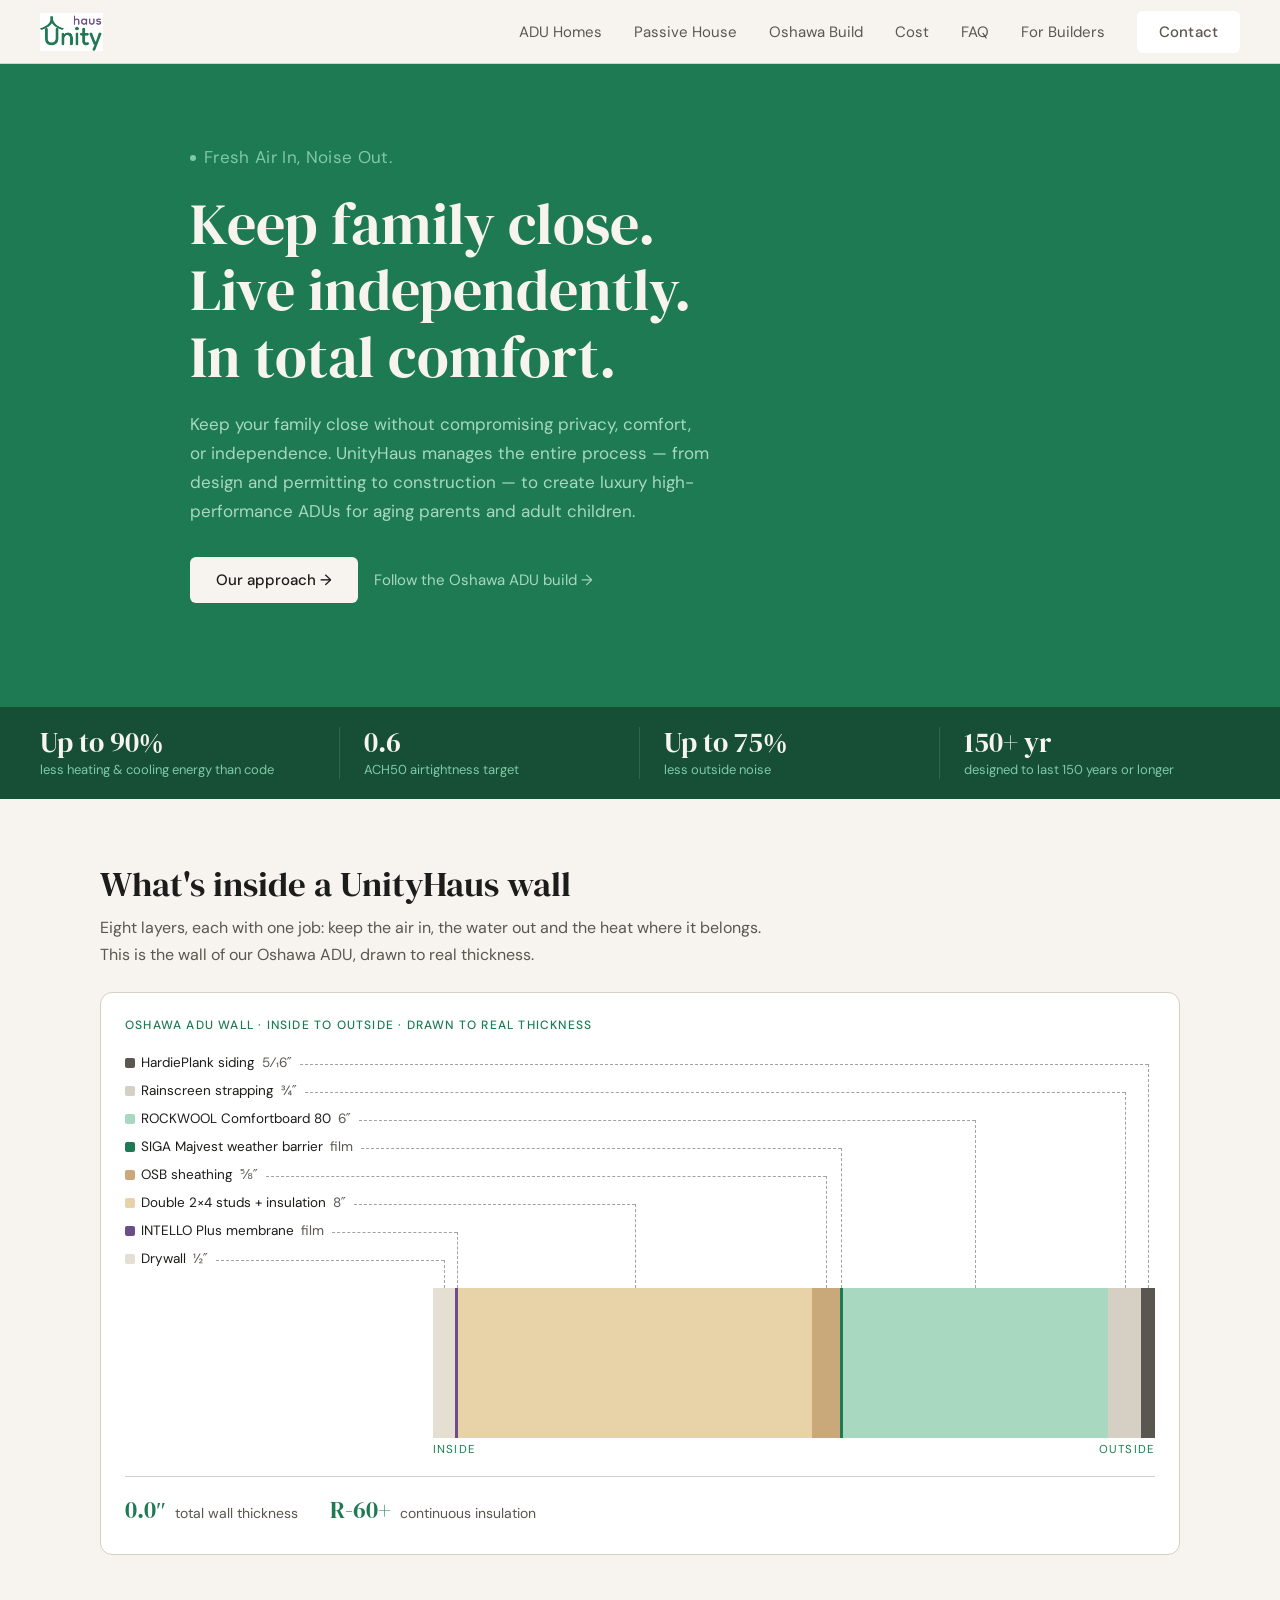
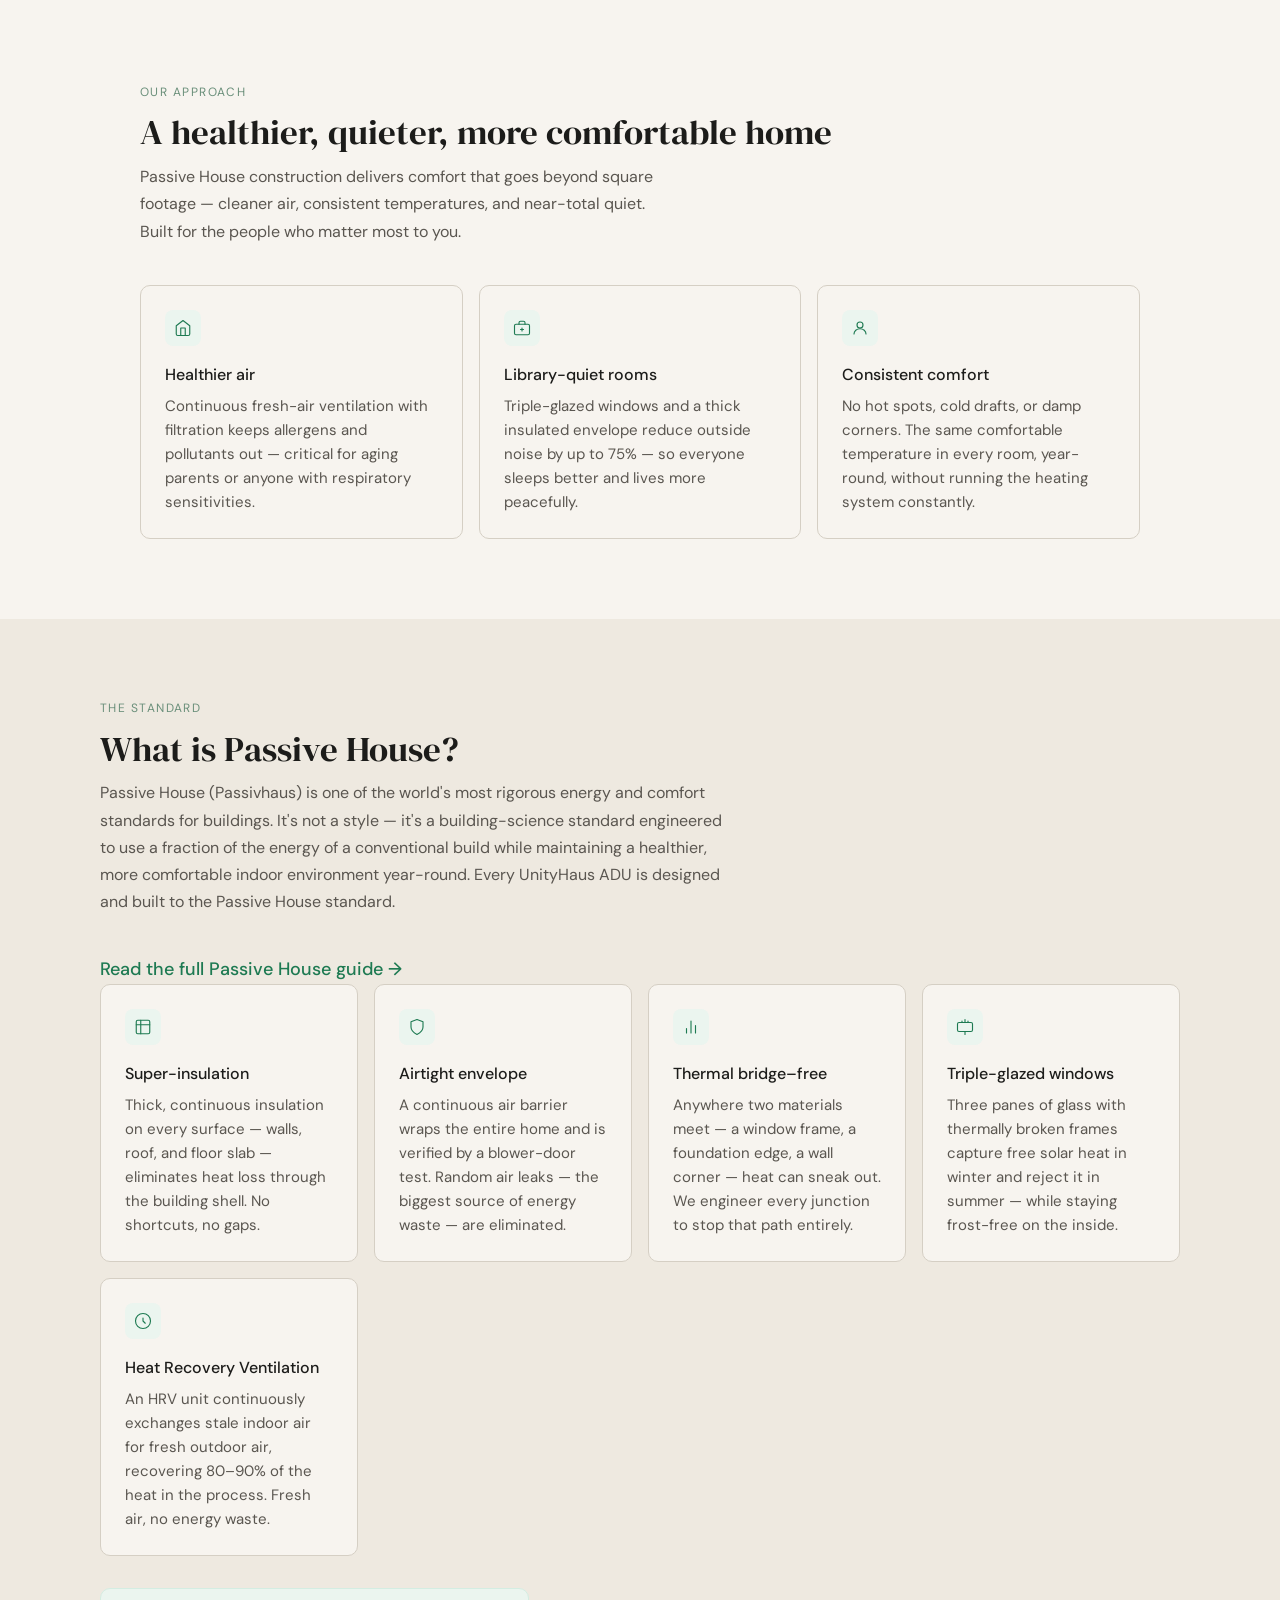
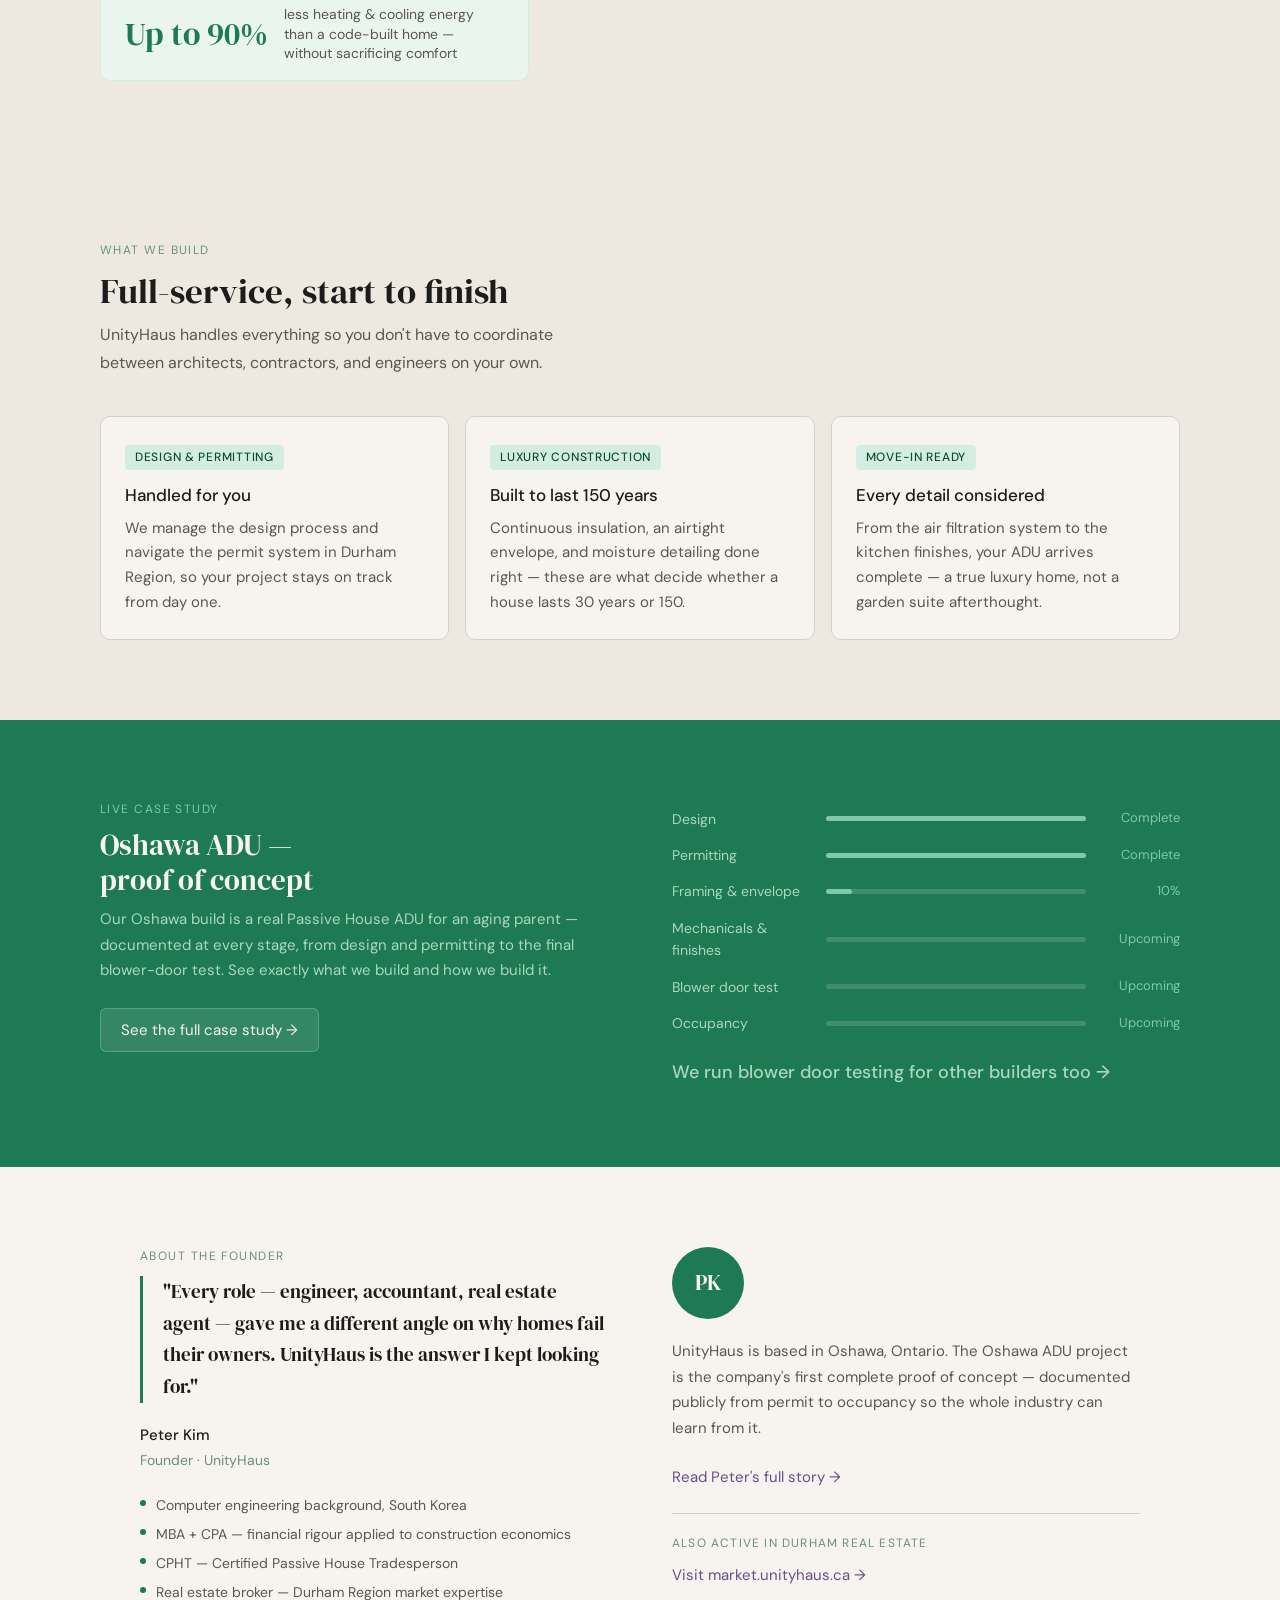
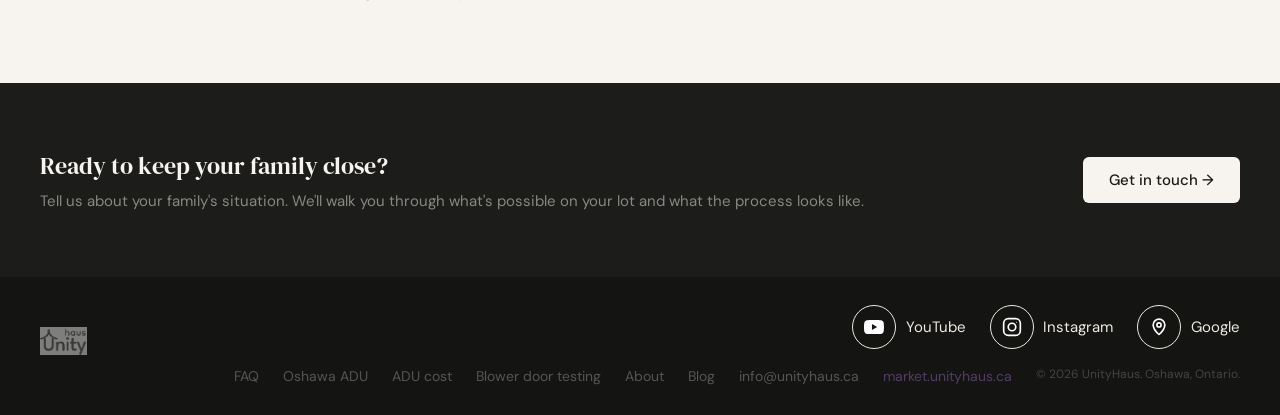
==== index.html @ 8d9ff289 "feat: add animated graphics to every page and update envelope life to 150 years Shared motion.js/mot" ====
<!DOCTYPE html>
<html lang="en">
<head>
<meta charset="UTF-8">
<meta name="viewport" content="width=device-width, initial-scale=1.0">
<title>Passive House ADU Builder — GTA, Ontario</title>
<meta name="description" content="UnityHaus designs and builds luxury Passive House ADUs in Oshawa, Durham Region and the GTA — healthier, quieter, ultra-efficient homes for aging parents and multigenerational living.">
<link rel="canonical" href="https://unityhaus.ca/">
<meta property="og:type" content="website">
<meta property="og:url" content="https://unityhaus.ca/">
<meta property="og:title" content="Passive House ADU Builder — GTA, Ontario">
<meta property="og:description" content="Luxury Passive House ADUs in Oshawa, Durham Region and the GTA — healthier, quieter, ultra-efficient homes for multigenerational living.">
<meta property="og:image" content="https://unityhaus.ca/Unityhaus%20logo%20with%20a%20line.png">
<meta name="twitter:card" content="summary_large_image">
<meta name="twitter:title" content="Passive House ADU Builder — GTA, Ontario">
<meta name="twitter:description" content="Luxury Passive House ADUs in Oshawa, Durham Region and the GTA — healthier, quieter, ultra-efficient homes for multigenerational living.">
<meta name="twitter:image" content="https://unityhaus.ca/Unityhaus%20logo%20with%20a%20line.png">
<link rel="icon" href="/favicon.ico" sizes="any">
<link rel="icon" href="/favicon-32.png" type="image/png">
<link rel="apple-touch-icon" href="/apple-touch-icon.png">
<link rel="preconnect" href="https://fonts.googleapis.com">
<link rel="preconnect" href="https://fonts.gstatic.com" crossorigin>
<link href="https://fonts.googleapis.com/css2?family=DM+Serif+Display&family=DM+Sans:ital,opsz,wght@0,9..40,300;0,9..40,400;0,9..40,500;1,9..40,300&display=swap" rel="stylesheet">
<style>
  *, *::before, *::after { box-sizing: border-box; margin: 0; padding: 0; }

  :root {
    --green:       #1E7A52;
    --green-dark:  #174F36;
    --green-light: #D4EDE2;
    --green-pale:  #EBF5EF;
    --plum:        #6A4E8A;
    --plum-light:  #EDE0F8;
    --cream:       #F7F4EF;
    --cream-mid:   #EEE9E0;
    --cream-border:#D5CFC4;
    --stone:       #5A5650;
    --black:       #1C1C1A;
    --black-2:     #141412;
    --font-serif:  'DM Serif Display', Georgia, serif;
    --font-sans:   'DM Sans', system-ui, sans-serif;
  }

  html { scroll-behavior: smooth; }

  body {
    font-family: var(--font-sans);
    background: var(--cream);
    color: var(--black);
    font-size: 18px;
    line-height: 1.6;
    -webkit-font-smoothing: antialiased;
  }

  /* ── NAV ── */
  nav {
    position: sticky;
    top: 0;
    z-index: 100;
    background: var(--cream);
    border-bottom: 1px solid var(--cream-border);
    padding: 0 2.5rem;
    height: 64px;
    display: flex;
    align-items: center;
    justify-content: space-between;
  }
  .nav-logo img { height: 38px; width: auto; display: block; }
  .nav-links { display: flex; gap: 2rem; align-items: center; }
  .nav-links a {
    font-size: 15px;
    color: var(--stone);
    text-decoration: none;
    transition: color 0.2s;
  }
  .nav-links a:hover { color: var(--green); }
  .nav-cta {
    background: #ffffff;
    color: var(--green);
    font-family: var(--font-sans);
    font-size: 16px;
    font-weight: 500;
    padding: 9px 22px;
    border-radius: 6px;
    border: none;
    cursor: pointer;
    text-decoration: none;
    transition: background 0.2s;
    letter-spacing: 0.01em;
  }
  .nav-cta:hover { background: var(--green-dark); }

  /* ── HERO ── */
  .hero {
    background: var(--green);
    padding: 5rem 2.5rem 4rem;
  }
  .hero-inner { max-width: 900px; margin: 0 auto; }
  .hero-eyebrow {
    display: flex;
    align-items: center;
    gap: 8px;
    font-size: 17px;
    letter-spacing: 0.02em;
    text-transform: none;
    color: #7EC9A8;
    margin-bottom: 1.25rem;
  }
  .hero-eyebrow span {
    width: 6px; height: 6px;
    background: #7EC9A8;
    border-radius: 50%;
    display: inline-block;
  }
  .hero h1 {
    font-family: var(--font-serif);
    font-size: clamp(2.4rem, 5vw, 3.6rem);
    color: var(--cream);
    line-height: 1.15;
    margin-bottom: 1.25rem;
    font-weight: 400;
  }
  .hero-sub {
    font-size: 17px;
    color: #A8D9C0;
    line-height: 1.7;
    max-width: 520px;
    margin-bottom: 2rem;
  }
  .hero-actions {
    display: flex;
    gap: 1rem;
    align-items: center;
    flex-wrap: wrap;
    margin-bottom: 2.5rem;
  }
  .btn-primary {
    background: var(--cream);
    color: var(--black);
    font-family: var(--font-sans);
    font-size: 15px;
    font-weight: 500;
    padding: 11px 26px;
    border-radius: 6px;
    border: none;
    cursor: pointer;
    text-decoration: none;
    transition: opacity 0.2s;
  }
  .btn-primary:hover { opacity: 0.88; }
  .btn-ghost {
    background: transparent;
    color: #A8D9C0;
    font-family: var(--font-sans);
    font-size: 15px;
    padding: 10px 0;
    border: none;
    cursor: pointer;
    text-decoration: none;
    display: flex;
    align-items: center;
    gap: 6px;
  }
  .btn-ghost:hover { color: var(--cream); }

  /* wall assembly strip */
  .wall-strip {
    display: flex;
    height: 48px;
    border-radius: 6px;
    overflow: hidden;
    margin-bottom: 6px;
  }
  .wall-strip div {
    display: flex;
    align-items: center;
    justify-content: center;
    font-size: 8px;
    font-family: var(--font-sans);
    writing-mode: vertical-rl;
    letter-spacing: 0.05em;
  }
  .wall-caption {
    font-size: 12px;
    color: #5A9E7A;
    letter-spacing: 0.06em;
  }

  /* ── STATS BAR ── */
  .stats-bar {
    background: var(--green-dark);
    padding: 1.25rem 2.5rem;
    display: grid;
    grid-template-columns: repeat(4, 1fr);
  }
  .stat-item {
    padding: 0 1.5rem;
    border-right: 1px solid rgba(126,201,168,0.2);
  }
  .stat-item:first-child { padding-left: 0; }
  .stat-item:last-child { border-right: none; }
  .stat-n {
    font-family: var(--font-serif);
    font-size: 1.75rem;
    color: var(--cream);
    line-height: 1.1;
  }
  .stat-l {
    font-size: 13px;
    color: #7EC9A8;
    margin-top: 3px;
    line-height: 1.4;
  }

  /* ── SECTIONS ── */
  .section {
    padding: 5rem 2.5rem;
    max-width: 1080px;
    margin: 0 auto;
  }
  .section-alt {
    background: var(--cream-mid);
    padding: 5rem 2.5rem;
  }
  .section-alt .section-inner {
    max-width: 1080px;
    margin: 0 auto;
  }
  .eyebrow {
    font-size: 12px;
    letter-spacing: 0.12em;
    text-transform: uppercase;
    color: #6A8F7A;
    margin-bottom: 0.6rem;
  }
  .section-h {
    font-family: var(--font-serif);
    font-size: clamp(1.6rem, 3vw, 2.2rem);
    color: var(--black);
    line-height: 1.2;
    margin-bottom: 0.6rem;
    font-weight: 400;
  }
  .section-sub {
    font-size: 16px;
    color: var(--stone);
    line-height: 1.7;
    max-width: 520px;
    margin-bottom: 2.5rem;
  }

  /* ── APPROACH CARDS ── */
  .card-grid {
    display: grid;
    grid-template-columns: repeat(auto-fit, minmax(240px, 1fr));
    gap: 1rem;
  }
  .card {
    background: var(--cream);
    border: 1px solid var(--cream-border);
    border-radius: 10px;
    padding: 1.5rem;
  }
  .card-icon {
    width: 36px;
    height: 36px;
    background: var(--green-pale);
    border-radius: 8px;
    display: flex;
    align-items: center;
    justify-content: center;
    margin-bottom: 1rem;
  }
  .card-icon svg { width: 18px; height: 18px; stroke: var(--green); fill: none; stroke-width: 1.5; stroke-linecap: round; stroke-linejoin: round; }
  .card h3 {
    font-size: 16px;
    font-weight: 500;
    color: var(--black);
    margin-bottom: 0.4rem;
  }
  .card p {
    font-size: 15px;
    color: var(--stone);
    line-height: 1.6;
  }

  /* ── PASSIVE HOUSE ── */
  .ph-intro {
    font-size: 16px;
    color: var(--stone);
    line-height: 1.7;
    max-width: 640px;
    margin-bottom: 2.5rem;
  }
  .ph-stat {
    display: inline-flex;
    align-items: center;
    gap: 1rem;
    background: var(--green-pale);
    border: 1px solid var(--green-light);
    border-radius: 10px;
    padding: 1rem 1.5rem;
    margin-top: 2rem;
  }
  .ph-stat-number {
    font-family: var(--font-serif);
    font-size: 2rem;
    color: var(--green);
    line-height: 1;
  }
  .ph-stat-label {
    font-size: 14px;
    color: var(--stone);
    line-height: 1.4;
    max-width: 220px;
  }

  /* ── BUILD CARDS ── */
  .build-grid {
    display: grid;
    grid-template-columns: repeat(auto-fit, minmax(260px, 1fr));
    gap: 1rem;
  }
  .build-card {
    background: var(--cream);
    border: 1px solid var(--cream-border);
    border-radius: 10px;
    padding: 1.5rem;
  }
  .build-tag {
    display: inline-block;
    font-size: 12px;
    font-weight: 500;
    letter-spacing: 0.06em;
    text-transform: uppercase;
    background: var(--green-light);
    color: #0F4D30;
    padding: 3px 10px;
    border-radius: 4px;
    margin-bottom: 0.75rem;
  }
  .build-card h3 {
    font-size: 17px;
    font-weight: 500;
    color: var(--black);
    margin-bottom: 0.4rem;
  }
  .build-card p {
    font-size: 15px;
    color: var(--stone);
    line-height: 1.65;
  }

  /* ── ADU PROGRESS ── */
  .adu-section {
    background: var(--green);
    padding: 5rem 2.5rem;
  }
  .adu-inner {
    max-width: 1080px;
    margin: 0 auto;
    display: grid;
    grid-template-columns: 1fr 1fr;
    gap: 4rem;
    align-items: start;
  }
  .adu-eyebrow {
    font-size: 12px;
    letter-spacing: 0.12em;
    text-transform: uppercase;
    color: #7EC9A8;
    margin-bottom: 0.6rem;
  }
  .adu-h {
    font-family: var(--font-serif);
    font-size: 1.8rem;
    color: var(--cream);
    margin-bottom: 0.6rem;
    font-weight: 400;
    line-height: 1.2;
  }
  .adu-sub {
    font-size: 15px;
    color: #A8D9C0;
    line-height: 1.7;
    margin-bottom: 1.5rem;
  }
  .btn-outline-light {
    display: inline-block;
    background: rgba(255,255,255,0.1);
    color: var(--cream);
    font-family: var(--font-sans);
    font-size: 15px;
    padding: 9px 20px;
    border-radius: 6px;
    border: 1px solid rgba(255,255,255,0.2);
    cursor: pointer;
    text-decoration: none;
    transition: background 0.2s;
  }
  .btn-outline-light:hover { background: rgba(255,255,255,0.18); }
  .progress-list { display: flex; flex-direction: column; gap: 14px; padding-top: 0.5rem; }
  .prog-row {
    display: grid;
    grid-template-columns: 140px 1fr 80px;
    align-items: center;
    gap: 14px;
  }
  .prog-label { font-size: 14px; color: #A8D9C0; }
  .prog-track {
    background: rgba(255,255,255,0.15);
    height: 5px;
    border-radius: 3px;
  }
  .prog-fill {
    height: 5px;
    border-radius: 3px;
    background: #7EC9A8;
    transition: width 0.6s ease;
  }
  .prog-pct { font-size: 13px; color: #7EC9A8; text-align: right; }

  /* ── FOUNDER ── */
  .founder-section {
    padding: 5rem 2.5rem;
    max-width: 1080px;
    margin: 0 auto;
    display: grid;
    grid-template-columns: 1fr 1fr;
    gap: 4rem;
    align-items: start;
  }
  .founder-quote {
    font-family: var(--font-serif);
    font-size: 1.2rem;
    color: var(--black);
    line-height: 1.65;
    border-left: 3px solid var(--green);
    padding-left: 1.25rem;
    margin-bottom: 1.25rem;
    font-weight: 400;
  }
  .founder-name { font-size: 15px; font-weight: 500; color: var(--black); }
  .founder-role { font-size: 14px; color: #6A8F7A; margin-top: 2px; margin-bottom: 1.5rem; }
  .cred-list { display: flex; flex-direction: column; gap: 8px; }
  .cred-item {
    display: flex;
    align-items: flex-start;
    gap: 10px;
    font-size: 14px;
    color: var(--stone);
    line-height: 1.5;
  }
  .cred-dot {
    width: 6px; height: 6px;
    background: var(--green);
    border-radius: 50%;
    flex-shrink: 0;
    margin-top: 5px;
  }
  .founder-right { display: flex; flex-direction: column; }
  .founder-avatar {
    width: 72px; height: 72px;
    background: var(--green);
    border-radius: 50%;
    display: flex;
    align-items: center;
    justify-content: center;
    font-family: var(--font-serif);
    font-size: 1.4rem;
    color: var(--cream);
    margin-bottom: 1.25rem;
    flex-shrink: 0;
  }
  .founder-bio {
    font-size: 15px;
    color: var(--stone);
    line-height: 1.7;
    margin-bottom: 1.5rem;
  }
  .re-link-block {
    padding-top: 1.25rem;
    border-top: 1px solid var(--cream-border);
  }
  .re-label {
    font-size: 12px;
    letter-spacing: 0.1em;
    text-transform: uppercase;
    color: #6A8F7A;
    margin-bottom: 0.4rem;
  }
  .re-link {
    font-size: 15px;
    color: var(--plum);
    text-decoration: none;
  }
  .re-link:hover { text-decoration: underline; }

  /* ── CTA ── */
  .cta-section {
    background: var(--black);
    padding: 4rem 2.5rem;
    display: flex;
    justify-content: space-between;
    align-items: center;
    gap: 2rem;
    flex-wrap: wrap;
  }
  .cta-h {
    font-family: var(--font-serif);
    font-size: 1.5rem;
    color: var(--cream);
    margin-bottom: 0.3rem;
    font-weight: 400;
  }
  .cta-sub { font-size: 15px; color: #888780; line-height: 1.5; }

  /* ── FOOTER ── */
  footer {
    background: var(--black-2);
    padding: 1.75rem 2.5rem;
    display: flex;
    justify-content: space-between;
    align-items: center;
    flex-wrap: wrap;
    gap: 1rem;
  }
  .footer-logo img {
    height: 28px;
    width: auto;
    opacity: 0.45;
    filter: grayscale(1);
  }
  .footer-links { display: flex; gap: 1.5rem; flex-wrap: wrap; }
  .footer-links a {
    font-size: 14px;
    color: #555;
    text-decoration: none;
    transition: color 0.2s;
  }
  .footer-links a:hover { color: #888; }
  .footer-links a.plum { color: var(--plum); opacity: 0.7; }
  .footer-links a.plum:hover { opacity: 1; }
  .footer-right { display: flex; flex-direction: column; gap: 1rem; align-items: flex-end; }
  .footer-social { display: flex; gap: 1.5rem; flex-wrap: wrap; }
  .footer-social a {
    display: inline-flex;
    align-items: center;
    gap: 0.6rem;
    font-size: 15px;
    color: var(--cream-mid);
    text-decoration: none;
  }
  .social-icon {
    width: 44px;
    height: 44px;
    border-radius: 50%;
    border: 1.5px solid var(--cream-mid);
    display: grid;
    place-items: center;
    color: #fff;
    transition: background 0.2s, border-color 0.2s;
  }
  .footer-social a:hover .social-icon { background: var(--green); border-color: var(--green); }
  .footer-social a:focus-visible { outline: none; }
  .footer-social a:focus-visible .social-icon { outline: 2px solid var(--green-light); outline-offset: 2px; }

  /* ── RESPONSIVE ── */
  @media (max-width: 768px) {
    nav { padding: 0 1.25rem; }
    .nav-links { display: none; }
    .nav-links.open { display: flex; flex-direction: column; position: absolute; top: 64px; left: 0; right: 0; background: var(--cream); border-bottom: 1px solid var(--cream-border); padding: 1rem 1.25rem 1.5rem; gap: 0; z-index: 99; }
    .nav-links.open a { padding: 0.75rem 0; border-bottom: 1px solid var(--cream-border); font-size: 16px; color: var(--stone); }
    .nav-links.open a:last-child { border-bottom: none; }
    .nav-links.open a.nav-cta { margin-top: 0.5rem; text-align: center; border: none; }
    .hamburger { display: flex; flex-direction: column; gap: 5px; cursor: pointer; padding: 8px; background: none; border: none; }
    .hamburger span { display: block; width: 22px; height: 2px; background: var(--stone); border-radius: 2px; transition: all 0.2s; }
    .hamburger.open span:nth-child(1) { transform: translateY(7px) rotate(45deg); }
    .hamburger.open span:nth-child(2) { opacity: 0; }
    .hamburger.open span:nth-child(3) { transform: translateY(-7px) rotate(-45deg); }
    .hero { padding: 3.5rem 1.25rem 3rem; }
    .stats-bar { grid-template-columns: repeat(2, 1fr); padding: 1.25rem; gap: 1rem; }
    .stat-item { border-right: none; padding: 0; border-bottom: 1px solid rgba(126,201,168,0.15); padding-bottom: 0.75rem; }
    .stat-item:last-child, .stat-item:nth-child(even) { border-bottom: none; }
    .section { padding: 3rem 1.25rem; }
    .section-alt { padding: 3rem 1.25rem; }
    .adu-inner { grid-template-columns: 1fr; gap: 2.5rem; }
    .founder-section { grid-template-columns: 1fr; gap: 2.5rem; padding: 3rem 1.25rem; }
    .cta-section { padding: 3rem 1.25rem; flex-direction: column; align-items: flex-start; }
    footer { padding: 1.25rem; flex-direction: column; align-items: flex-start; }
    .footer-right { align-items: flex-start; }
    .prog-row { grid-template-columns: 110px 1fr 60px; }
  }
  /* ── MENU: switch to the menu button below 980px so links never wrap ── */
  .nav-links a { white-space: nowrap; }
  @media (max-width: 980px) {
    nav { padding: 0 1.25rem; }
    .nav-links { display: none; }
    .nav-links.open { display: flex; flex-direction: column; position: absolute; top: 64px; left: 0; right: 0; background: var(--cream); border-bottom: 1px solid var(--cream-border); padding: 1rem 1.25rem 1.5rem; gap: 0; z-index: 99; }
    .nav-links.open a { padding: 0.75rem 0; border-bottom: 1px solid var(--cream-border); font-size: 16px; color: var(--stone); }
    .nav-links.open a:last-child { border-bottom: none; }
    .nav-links.open a.nav-cta { margin-top: 0.5rem; text-align: center; border: none; }
    .hamburger.open span:nth-child(1) { transform: translateY(7px) rotate(45deg); }
    .hamburger.open span:nth-child(2) { opacity: 0; }
    .hamburger.open span:nth-child(3) { transform: translateY(-7px) rotate(-45deg); }
  }
</style>
<script type="application/ld+json">
{
  "@context": "https://schema.org",
  "@type": "GeneralContractor",
  "name": "UnityHaus",
  "url": "https://unityhaus.ca/",
  "logo": "https://unityhaus.ca/Unityhaus%20logo%20with%20a%20line.png",
  "image": "https://unityhaus.ca/Unityhaus%20logo%20with%20a%20line.png",
  "description": "UnityHaus designs and builds luxury Passive House accessory dwelling units (ADUs) in Oshawa, Durham Region and the Greater Toronto Area.",
  "email": "info@unityhaus.ca",
  "address": {
    "@type": "PostalAddress",
    "addressLocality": "Oshawa",
    "addressRegion": "ON",
    "addressCountry": "CA"
  },
  "areaServed": [
    { "@type": "City", "name": "Oshawa" },
    { "@type": "AdministrativeArea", "name": "Durham Region" },
    { "@type": "AdministrativeArea", "name": "Greater Toronto Area" }
  ],
  "knowsAbout": ["Passive House", "Accessory Dwelling Units", "Panelized construction", "High-performance homes"],
  "hasMap": "https://maps.app.goo.gl/SxAbY66DqTML8uER9",
  "sameAs": [
    "https://maps.app.goo.gl/SxAbY66DqTML8uER9",
    "https://www.youtube.com/@Unityhaus-Canada/videos",
    "https://www.instagram.com/unityhaus.ca/",
    "https://market.unityhaus.ca/"
  ]
}
</script>
<link rel="stylesheet" href="/motion.css">
</head>
<body>

<!-- NAV -->
<nav>
  <div class="nav-logo">
    <a href="#"><img src="[data-uri]" alt="UnityHaus"></a>
  </div>
  <div class="nav-links">
    <a href="#build">ADU Homes</a>
    <a href="/passive-house.html">Passive House</a>
    <a href="/oshawa-adu.html">Oshawa Build</a>
    <a href="/passive-house-adu-cost.html">Cost</a>
    <a href="/faq.html">FAQ</a>
    <a href="/blower-door-test.html">For Builders</a>
    <a href="mailto:info@unityhaus.ca" class="nav-cta">Contact</a>
  </div>
  <button class="hamburger" id="hamburger" aria-label="Toggle menu" style="display:none">
    <span></span><span></span><span></span>
  </button>
</nav>

<!-- HERO -->
<section class="hero">
  <div class="hero-inner">
    <div class="hero-eyebrow">
      <span></span>
      Fresh Air In, Noise Out.
    </div>
    <h1>Keep family close.<br>Live independently.<br>In total comfort.</h1>
    <p class="hero-sub">Keep your family close without compromising privacy, comfort, or independence. UnityHaus manages the entire process — from design and permitting to construction — to create luxury high-performance ADUs for aging parents and adult children.</p>
    <div class="hero-actions">
      <a href="#approach" class="btn-primary">Our approach &rarr;</a>
      <a href="#adu" class="btn-ghost">Follow the Oshawa ADU build &rarr;</a>
    </div>
  </div>
</section>

<!-- STATS -->
<div class="stats-bar" data-mx="stats">
  <div class="stat-item">
    <div class="stat-n">Up to <span data-count="90">90</span>%</div>
    <div class="stat-l">less heating &amp; cooling energy than code</div>
  </div>
  <div class="stat-item">
    <div class="stat-n"><span data-count="0.6" data-dec="1" data-from="5">0.6</span></div>
    <div class="stat-l">ACH50 airtightness target</div>
  </div>
  <div class="stat-item">
    <div class="stat-n">Up to <span data-count="75">75</span>%</div>
    <div class="stat-l">less outside noise</div>
  </div>
  <div class="stat-item">
    <div class="stat-n"><span data-count="150">150</span>+ yr</div>
    <div class="stat-l">designed to last 150 years or longer</div>
  </div>
</div>

<!-- WALL SECTION (animated) -->
<section class="mx-section" id="wall">
  <div class="mx-section-inner">
    <h2>What's inside a UnityHaus wall</h2>
    <p class="mx-lead">Eight layers, each with one job: keep the air in, the water out and the heat where it belongs. This is the wall of our Oshawa ADU, drawn to real thickness.</p>
    <div class="mx-stage" data-mx="wall">
      <p class="mx-cap">Oshawa ADU wall · inside to outside · drawn to real thickness</p>
      <div class="mx-wall" role="img" aria-label="Wall layers from inside to outside: drywall 1/2 inch, INTELLO Plus membrane, double 2x4 studs with insulation 8 inches, OSB sheathing 5/8 inch, SIGA Majvest weather barrier, ROCKWOOL Comfortboard 80 6 inches, rainscreen strapping 3/4 inch, HardiePlank siding 5/16 inch."></div>
      <div class="mx-wall-total"><div><span class="mx-big"><span data-count="16.2" data-dec="1" data-delay="2400">16.2</span>″</span> total wall thickness</div><div><span class="mx-big">R-60+</span> continuous insulation</div></div>
    </div>
  </div>
</section>

<!-- APPROACH -->
<section id="approach">
  <div class="section">
    <div class="eyebrow">Our approach</div>
    <h2 class="section-h">A healthier, quieter, more comfortable home</h2>
    <p class="section-sub">Passive House construction delivers comfort that goes beyond square footage — cleaner air, consistent temperatures, and near-total quiet. Built for the people who matter most to you.</p>
    <div class="card-grid">
      <div class="card">
        <div class="card-icon">
          <svg viewBox="0 0 24 24"><path d="M3 9l9-7 9 7v11a2 2 0 01-2 2H5a2 2 0 01-2-2z"/><polyline points="9 22 9 12 15 12 15 22"/></svg>
        </div>
        <h3>Healthier air</h3>
        <p>Continuous fresh-air ventilation with filtration keeps allergens and pollutants out — critical for aging parents or anyone with respiratory sensitivities.</p>
      </div>
      <div class="card">
        <div class="card-icon">
          <svg viewBox="0 0 24 24"><rect x="2" y="7" width="20" height="14" rx="2"/><path d="M16 7V5a2 2 0 00-2-2h-4a2 2 0 00-2 2v2"/><line x1="12" y1="12" x2="12" y2="16"/><line x1="10" y1="14" x2="14" y2="14"/></svg>
        </div>
        <h3>Library-quiet rooms</h3>
        <p>Triple-glazed windows and a thick insulated envelope reduce outside noise by up to 75% — so everyone sleeps better and lives more peacefully.</p>
      </div>
      <div class="card">
        <div class="card-icon">
          <svg viewBox="0 0 24 24"><circle cx="12" cy="8" r="4"/><path d="M4 20c0-4 3.6-7 8-7s8 3 8 7"/></svg>
        </div>
        <h3>Consistent comfort</h3>
        <p>No hot spots, cold drafts, or damp corners. The same comfortable temperature in every room, year-round, without running the heating system constantly.</p>
      </div>
    </div>
  </div>
</section>

<!-- WHAT IS PASSIVE HOUSE -->
<div id="passive-house" class="section-alt">
  <div class="section-inner">
    <div class="eyebrow">The standard</div>
    <h2 class="section-h">What is Passive House?</h2>
    <p class="ph-intro">Passive House (Passivhaus) is one of the world's most rigorous energy and comfort standards for buildings. It's not a style — it's a building-science standard engineered to use a fraction of the energy of a conventional build while maintaining a healthier, more comfortable indoor environment year-round. Every UnityHaus ADU is designed and built to the Passive House standard.</p>
    <p><a href="/passive-house.html" style="color:var(--green); font-weight:500; text-decoration:none;">Read the full Passive House guide &rarr;</a></p>
    <div class="card-grid">
      <div class="card">
        <div class="card-icon">
          <svg viewBox="0 0 24 24"><rect x="3" y="3" width="18" height="18" rx="2"/><path d="M3 9h18M9 3v18"/></svg>
        </div>
        <h3>Super-insulation</h3>
        <p>Thick, continuous insulation on every surface — walls, roof, and floor slab — eliminates heat loss through the building shell. No shortcuts, no gaps.</p>
      </div>
      <div class="card">
        <div class="card-icon">
          <svg viewBox="0 0 24 24"><path d="M12 22s8-4 8-10V5l-8-3-8 3v7c0 6 8 10 8 10z"/></svg>
        </div>
        <h3>Airtight envelope</h3>
        <p>A continuous air barrier wraps the entire home and is verified by a blower-door test. Random air leaks — the biggest source of energy waste — are eliminated.</p>
      </div>
      <div class="card">
        <div class="card-icon">
          <svg viewBox="0 0 24 24"><path d="M18 20V10M12 20V4M6 20v-6"/></svg>
        </div>
        <h3>Thermal bridge–free</h3>
        <p>Anywhere two materials meet — a window frame, a foundation edge, a wall corner — heat can sneak out. We engineer every junction to stop that path entirely.</p>
      </div>
      <div class="card">
        <div class="card-icon">
          <svg viewBox="0 0 24 24"><rect x="2" y="6" width="20" height="12" rx="2"/><path d="M12 6V2M12 22v-4M8 6V4M16 6V4"/></svg>
        </div>
        <h3>Triple-glazed windows</h3>
        <p>Three panes of glass with thermally broken frames capture free solar heat in winter and reject it in summer — while staying frost-free on the inside.</p>
      </div>
      <div class="card">
        <div class="card-icon">
          <svg viewBox="0 0 24 24"><path d="M12 2a10 10 0 1 0 0 20 10 10 0 0 0 0-20z"/><path d="M12 8v4l3 3"/></svg>
        </div>
        <h3>Heat Recovery Ventilation</h3>
        <p>An HRV unit continuously exchanges stale indoor air for fresh outdoor air, recovering 80–90% of the heat in the process. Fresh air, no energy waste.</p>
      </div>
    </div>
    <div class="ph-stat">
      <div class="ph-stat-number">Up to 90%</div>
      <div class="ph-stat-label">less heating &amp; cooling energy than a code-built home — without sacrificing comfort</div>
    </div>
  </div>
</div>

<!-- WHAT WE BUILD -->
<div id="build" class="section-alt">
  <div class="section-inner">
    <div class="eyebrow">What we build</div>
    <h2 class="section-h">Full-service, start to finish</h2>
    <p class="section-sub">UnityHaus handles everything so you don't have to coordinate between architects, contractors, and engineers on your own.</p>
    <div class="build-grid">
      <div class="build-card">
        <span class="build-tag">Design &amp; permitting</span>
        <h3>Handled for you</h3>
        <p>We manage the design process and navigate the permit system in Durham Region, so your project stays on track from day one.</p>
      </div>
      <div class="build-card">
        <span class="build-tag">Luxury construction</span>
        <h3>Built to last 150 years</h3>
        <p>Continuous insulation, an airtight envelope, and moisture detailing done right &mdash; these are what decide whether a house lasts 30 years or 150.</p>
      </div>
      <div class="build-card">
        <span class="build-tag">Move-in ready</span>
        <h3>Every detail considered</h3>
        <p>From the air filtration system to the kitchen finishes, your ADU arrives complete — a true luxury home, not a garden suite afterthought.</p>
      </div>
    </div>
  </div>
</div>

<!-- ADU PROJECT -->
<section id="adu" class="adu-section">
  <div class="adu-inner">
    <div>
      <div class="adu-eyebrow">Live case study</div>
      <h2 class="adu-h">Oshawa ADU —<br>proof of concept</h2>
      <p class="adu-sub">Our Oshawa build is a real Passive House ADU for an aging parent — documented at every stage, from design and permitting to the final blower-door test. See exactly what we build and how we build it.</p>
      <a href="/oshawa-adu.html" class="btn-outline-light">See the full case study &rarr;</a>
    </div>
    <div>
      <div class="progress-list">
        <div class="prog-row">
          <span class="prog-label">Design</span>
          <div class="prog-track"><div class="prog-fill" style="width:100%"></div></div>
          <span class="prog-pct">Complete</span>
        </div>
        <div class="prog-row">
          <span class="prog-label">Permitting</span>
          <div class="prog-track"><div class="prog-fill" style="width:100%"></div></div>
          <span class="prog-pct">Complete</span>
        </div>
        <div class="prog-row">
          <span class="prog-label">Framing &amp; envelope</span>
          <div class="prog-track"><div class="prog-fill" style="width:10%"></div></div>
          <span class="prog-pct">10%</span>
        </div>
        <div class="prog-row">
          <span class="prog-label">Mechanicals &amp; finishes</span>
          <div class="prog-track"><div class="prog-fill" style="width:0%"></div></div>
          <span class="prog-pct">Upcoming</span>
        </div>
        <div class="prog-row">
          <span class="prog-label">Blower door test</span>
          <div class="prog-track"><div class="prog-fill" style="width:0%"></div></div>
          <span class="prog-pct">Upcoming</span>
        </div>
        <div class="prog-row">
          <span class="prog-label">Occupancy</span>
          <div class="prog-track"><div class="prog-fill" style="width:0%"></div></div>
          <span class="prog-pct">Upcoming</span>
        </div>
      </div>
      <p style="margin-top:1.5rem"><a href="/blower-door-test.html" style="color:#A8D9C0; font-weight:500; text-decoration:none;">We run blower door testing for other builders too &rarr;</a></p>
    </div>
  </div>
</section>

<!-- ABOUT / FOUNDER -->
<section id="about">
  <div class="founder-section">
    <div>
      <div class="eyebrow">About the founder</div>
      <blockquote class="founder-quote">"Every role — engineer, accountant, real estate agent — gave me a different angle on why homes fail their owners. UnityHaus is the answer I kept looking for."</blockquote>
      <div class="founder-name">Peter Kim</div>
      <div class="founder-role">Founder &middot; UnityHaus</div>
      <div class="cred-list">
        <div class="cred-item"><div class="cred-dot"></div>Computer engineering background, South Korea</div>
        <div class="cred-item"><div class="cred-dot"></div>MBA + CPA — financial rigour applied to construction economics</div>
        <div class="cred-item"><div class="cred-dot"></div>CPHT — Certified Passive House Tradesperson</div>
        <div class="cred-item"><div class="cred-dot"></div>Real estate broker — Durham Region market expertise</div>
      </div>
    </div>
    <div class="founder-right">
      <div class="founder-avatar">PK</div>
      <p class="founder-bio">UnityHaus is based in Oshawa, Ontario. The Oshawa ADU project is the company's first complete proof of concept — documented publicly from permit to occupancy so the whole industry can learn from it.</p>
      <a href="https://blog.unityhaus.ca/about" class="re-link" target="_blank" style="display:inline-block; margin-bottom:1.5rem;">Read Peter's full story &rarr;</a>
      <div class="re-link-block">
        <div class="re-label">Also active in Durham real estate</div>
        <a href="https://market.unityhaus.ca/" class="re-link" target="_blank">Visit market.unityhaus.ca &rarr;</a>
      </div>
    </div>
  </div>
</section>

<!-- CTA -->
<section class="cta-section">
  <div>
    <h2 class="cta-h">Ready to keep your family close?</h2>
    <p class="cta-sub">Tell us about your family's situation. We'll walk you through what's possible on your lot and what the process looks like.</p>
  </div>
  <a href="mailto:info@unityhaus.ca" class="btn-primary">Get in touch &rarr;</a>
</section>

<!-- FOOTER -->
<footer>
  <div class="footer-logo">
    <a href="#"><img src="[data-uri]" alt="UnityHaus"></a>
  </div>
  <div class="footer-right">
    <div class="footer-social">
      <a href="https://www.youtube.com/@Unityhaus-Canada/videos" target="_blank" rel="noopener" aria-label="UnityHaus on YouTube">
        <span class="social-icon"><svg width="20" height="20" viewBox="0 0 24 24" fill="currentColor" aria-hidden="true"><path d="M23.498 6.186a3.016 3.016 0 0 0-2.122-2.136C19.505 3.545 12 3.545 12 3.545s-7.505 0-9.377.505A3.017 3.017 0 0 0 .502 6.186C0 8.07 0 12 0 12s0 3.93.502 5.814a3.016 3.016 0 0 0 2.122 2.136c1.871.505 9.376.505 9.376.505s7.505 0 9.377-.505a3.015 3.015 0 0 0 2.122-2.136C24 15.93 24 12 24 12s0-3.93-.502-5.814zM9.545 15.568V8.432L15.818 12l-6.273 3.568z"/></svg></span>YouTube
      </a>
      <a href="https://www.instagram.com/unityhaus.ca/" target="_blank" rel="noopener" aria-label="UnityHaus on Instagram">
        <span class="social-icon"><svg width="20" height="20" viewBox="0 0 24 24" fill="none" stroke="currentColor" stroke-width="2" stroke-linecap="round" stroke-linejoin="round" aria-hidden="true"><rect x="2" y="2" width="20" height="20" rx="5.5"/><circle cx="12" cy="12" r="4.5"/><circle cx="17.6" cy="6.4" r="0.6" fill="currentColor" stroke="none"/></svg></span>Instagram
      </a>
      <a href="https://maps.app.goo.gl/SxAbY66DqTML8uER9" target="_blank" rel="noopener" aria-label="UnityHaus on Google Maps">
        <span class="social-icon"><svg width="20" height="20" viewBox="0 0 24 24" fill="none" stroke="currentColor" stroke-width="2" stroke-linecap="round" stroke-linejoin="round" aria-hidden="true"><path d="M12 21s-7-6.2-7-11.5A7 7 0 0 1 19 9.5C19 14.8 12 21 12 21z"/><circle cx="12" cy="9.5" r="2.5"/></svg></span>Google
      </a>
    </div>
    <div class="footer-links">
      <a href="/faq.html">FAQ</a>
      <a href="/oshawa-adu.html">Oshawa ADU</a>
      <a href="/passive-house-adu-cost.html">ADU cost</a>
      <a href="/blower-door-test.html">Blower door testing</a>
      <a href="https://blog.unityhaus.ca/about">About</a>
      <a href="https://blog.unityhaus.ca">Blog</a>
      <a href="mailto:info@unityhaus.ca">info@unityhaus.ca</a>
      <a href="https://market.unityhaus.ca/" target="_blank" class="plum">market.unityhaus.ca</a>
      <span style="font-size:12px;color:#444">&copy; 2026 UnityHaus. Oshawa, Ontario.</span>
    </div>
  </div>
</footer>


<script>
  (function(){
    var btn = document.getElementById('hamburger');
    var links = document.querySelector('.nav-links');
    function isMobile(){ return window.innerWidth <= 980; }
    function update(){
      btn.style.display = isMobile() ? 'flex' : 'none';
      if(!isMobile()){ links.classList.remove('open'); links.style.display = ''; }
    }
    btn.addEventListener('click', function(){
      btn.classList.toggle('open');
      links.classList.toggle('open');
    });
    window.addEventListener('resize', update);
    update();
    // Close menu when a link is clicked
    links.querySelectorAll('a').forEach(function(a){
      a.addEventListener('click', function(){
        btn.classList.remove('open');
        links.classList.remove('open');
      });
    });
  })();
</script>
<script src="/motion.js" defer></script>
</body>
</html>
---- motion.css ----
/* UnityHaus motion graphics. Used by motion.js. Every graphic is complete at rest;
   animations only run while an element has the .play class. */

.mx-stage { background: #fff; border: 1px solid var(--cream-border); border-radius: 12px; padding: 1.5rem; margin: 1.5rem 0 2rem; min-width: 0; }
.mx-cap { font-size: 12px !important; letter-spacing: .1em; text-transform: uppercase; color: var(--green) !important; font-weight: 500; margin: 0 0 1rem !important; line-height: 1.4 !important; }
.mx-section { padding: 4rem 2.5rem 1rem; }
.mx-section-inner { max-width: 1080px; margin: 0 auto; }
.mx-section h2 { font-family: var(--font-serif); font-weight: 400; font-size: clamp(1.6rem, 3vw, 2.2rem); line-height: 1.2; margin: 0 0 .5rem; color: var(--black); }
.mx-section .mx-lead { color: var(--stone); font-size: 16px; line-height: 1.7; max-width: 62ch; margin: 0 0 .5rem; }
@media (max-width: 768px) { .mx-section { padding: 3rem 1.25rem 0; } .mx-stage { padding: 1.1rem; } }

/* ── wall: columns side by side, dashed leaders to labels ── */
.mx-wall { position: relative; width: 100%; min-height: 200px; }
.mx-wv-lab { position: absolute; left: 0; display: flex; align-items: center; gap: .4rem; font-size: 13.5px; color: var(--black); white-space: nowrap; line-height: 1; }
.mx-wv-lab em { font-style: normal; color: var(--stone); font-variant-numeric: tabular-nums; }
.mx-wv-sw { width: 10px; height: 10px; border-radius: 2px; flex: none; }
.mx-wv-h { position: absolute; height: 0; border-top: 1px dashed var(--stone); opacity: .55; }
.mx-wv-v { position: absolute; width: 0; border-left: 1px dashed var(--stone); opacity: .55; }
.mx-wv-bar { position: absolute; bottom: 22px; transform-origin: bottom; }
.mx-wv-end { position: absolute; bottom: 0; font-size: 11.5px; letter-spacing: .1em; text-transform: uppercase; color: var(--green); }
.play .mx-wv-bar { animation: mx-rise .7s cubic-bezier(.2,.8,.2,1) both; }
.play .mx-wv-lab, .play .mx-wv-h, .play .mx-wv-v { animation: mx-fadein .45s ease both; }
.mx-wall-total { display: flex; flex-wrap: wrap; gap: .5rem 2rem; margin-top: 1rem; padding-top: .9rem; border-top: 1px solid var(--cream-border); font-size: 14px; color: var(--stone); }
.mx-big { font-family: var(--font-serif); font-size: 1.5rem; color: var(--green); margin-right: .3rem; font-variant-numeric: tabular-nums; }
@media (max-width: 520px) { .mx-wv-lab { font-size: 12px; } }

/* ── ERV canvas ── */
canvas.mx-erv { width: 100%; height: auto; aspect-ratio: 1000 / 580; display: block; max-width: 760px; margin: 0 auto; }

/* ── energy bars ── */
.mx-bars { display: grid; gap: .7rem; margin: .5rem 0 2rem; max-width: 560px; }
.mx-bar-row { display: grid; grid-template-columns: 110px 1fr 4.5rem; gap: .75rem; align-items: center; font-size: 14px; color: var(--stone); }
.mx-bar-row b { font-weight: 500; color: var(--black); text-align: right; font-variant-numeric: tabular-nums; }
.mx-bar-track { height: 18px; background: var(--cream-mid); border-radius: 4px; overflow: hidden; }
.mx-bar-fill { height: 100%; border-radius: 4px; transform-origin: left; }
.play .mx-bar-fill { animation: mx-grow 1.4s cubic-bezier(.2,.8,.2,1) both; }

/* ── blower door gauge & leaks ── */
.mx-two { display: grid; grid-template-columns: 1fr 1fr; gap: 1rem; margin: 1.5rem 0 2rem; }
.mx-two .mx-stage { margin: 0; }
@media (max-width: 760px) { .mx-two { grid-template-columns: 1fr; } }
.mx-stage svg { max-width: 100%; height: auto; display: block; }
.mx-needle { transform-origin: 150px 150px; transition: transform 2.2s cubic-bezier(.3,.9,.3,1); }
.mx-gauge-num { font-family: var(--font-serif); font-size: 2.4rem; color: var(--black); text-align: center; line-height: 1; font-variant-numeric: tabular-nums; margin-top: -.4rem; }
.mx-gauge-sub { text-align: center; font-size: 13px; color: var(--stone); }
.mx-ach { display: flex; justify-content: center; gap: 2rem; margin-top: 1rem; flex-wrap: wrap; text-align: center; }
.mx-ach .v { font-family: var(--font-serif); font-size: 1.9rem; line-height: 1; font-variant-numeric: tabular-nums; }
.mx-ach .l { font-size: 12.5px; color: var(--stone); line-height: 1.35; }
.mx-puff { fill: #9A958C; opacity: 0; }
.play .mx-puff { animation: mx-puff 2.4s ease-out infinite; }
.mx-leak-dot { fill: #D9774A; }
.play .mx-leak-dot { animation: mx-pulse 1.6s ease-in-out infinite; }

/* ── FAQ ask box (on the green hero) ── */
.mx-ask { display: flex; align-items: center; gap: .75rem; background: #fff; border-radius: 999px; padding: .8rem 1.2rem; margin-top: 1.6rem; max-width: 620px; min-height: 54px; box-shadow: 0 6px 24px rgba(0,0,0,.12); }
.mx-ask svg { flex: none; width: 20px; height: 20px; }
.mx-typed { font-size: 16px; color: var(--black); min-width: 0; overflow-wrap: anywhere; }
.mx-caret { display: inline-block; width: 2px; height: 1.1em; background: var(--green); vertical-align: -3px; margin-left: 2px; animation: mx-blink 1s steps(1) infinite; }
.mx-answer { margin-top: .8rem; max-width: 620px; font-size: 14.5px; color: var(--cream); background: var(--green-dark); border-radius: 10px; padding: .75rem 1rem; transition: opacity .4s; line-height: 1.5; }
.mx-answer b { color: #fff; font-weight: 500; }

/* ── cost range & stacked bar ── */
.mx-range { margin: 1.5rem 0 1.75rem; padding: 1.4rem 1.5rem; background: var(--green-pale); border: 1px solid var(--green-light); border-radius: 12px; }
.mx-range-n { font-family: var(--font-serif); font-size: clamp(2rem, 6vw, 3.2rem); color: var(--green); line-height: 1.05; font-variant-numeric: tabular-nums; }
.mx-range-sub { color: var(--stone); font-size: 14.5px; margin-top: .4rem; line-height: 1.5; }
.mx-stack { display: flex; height: 44px; border-radius: 8px; overflow: hidden; }
.mx-seg { height: 100%; transform-origin: left; display: grid; place-items: center; font-size: 12.5px; font-weight: 500; color: #fff; overflow: hidden; }
.play .mx-seg { animation: mx-grow .5s ease-out both; }
.mx-legend { display: grid; grid-template-columns: repeat(auto-fit, minmax(210px, 1fr)); gap: .35rem .9rem; margin-top: .9rem; font-size: 13px; color: var(--stone); }
.mx-legend span { display: flex; gap: .5rem; align-items: center; }
.mx-legend i { width: 11px; height: 11px; border-radius: 3px; flex: none; }

/* ── timeline draw ── */
.timeline.mx-tl { position: relative; }
.mx-tl-line { position: absolute; left: -2px; top: 0; width: 2px; background: var(--green); transform-origin: top; }
.play .mx-tl-line { animation: mx-drawdown 3s ease-in-out both; }
.play.timeline li.done::before { animation: mx-dotin .3s ease both; animation-delay: calc(var(--i) * .37s); }
.timeline li.now::before { animation: mx-nowpulse 1.8s ease-in-out infinite; }

@keyframes mx-rise { from { transform: scaleY(0); } to { transform: scaleY(1); } }
@keyframes mx-grow { from { transform: scaleX(0); } to { transform: scaleX(1); } }
@keyframes mx-fadein { from { opacity: 0; } }
@keyframes mx-puff { 0% { opacity: 0; transform: translate(0,0) scale(.4); } 15% { opacity: .55; } 100% { opacity: 0; transform: translate(26px,-22px) scale(1.6); } }
@keyframes mx-pulse { 0%,100% { opacity: 1; } 50% { opacity: .35; } }
@keyframes mx-blink { 50% { opacity: 0; } }
@keyframes mx-drawdown { from { transform: scaleY(0); } to { transform: scaleY(1); } }
@keyframes mx-dotin { from { background: var(--cream); transform: scale(.6); } to { background: var(--green); transform: scale(1); } }
@keyframes mx-nowpulse { 0%,100% { box-shadow: 0 0 0 0 rgba(126,201,168,.7), 0 0 0 4px var(--green-light); } 50% { box-shadow: 0 0 0 7px rgba(126,201,168,0), 0 0 0 4px var(--green-light); } }

@media (prefers-reduced-motion: reduce) {
  .play .mx-wv-bar, .play .mx-wv-lab, .play .mx-wv-h, .play .mx-wv-v, .play .mx-bar-fill, .play .mx-puff, .play .mx-leak-dot,
  .mx-caret, .play .mx-seg, .play .mx-tl-line, .play.timeline li.done::before, .timeline li.now::before { animation: none !important; }
  .mx-needle { transition: none !important; }
  .mx-puff { opacity: 0 !important; }
}
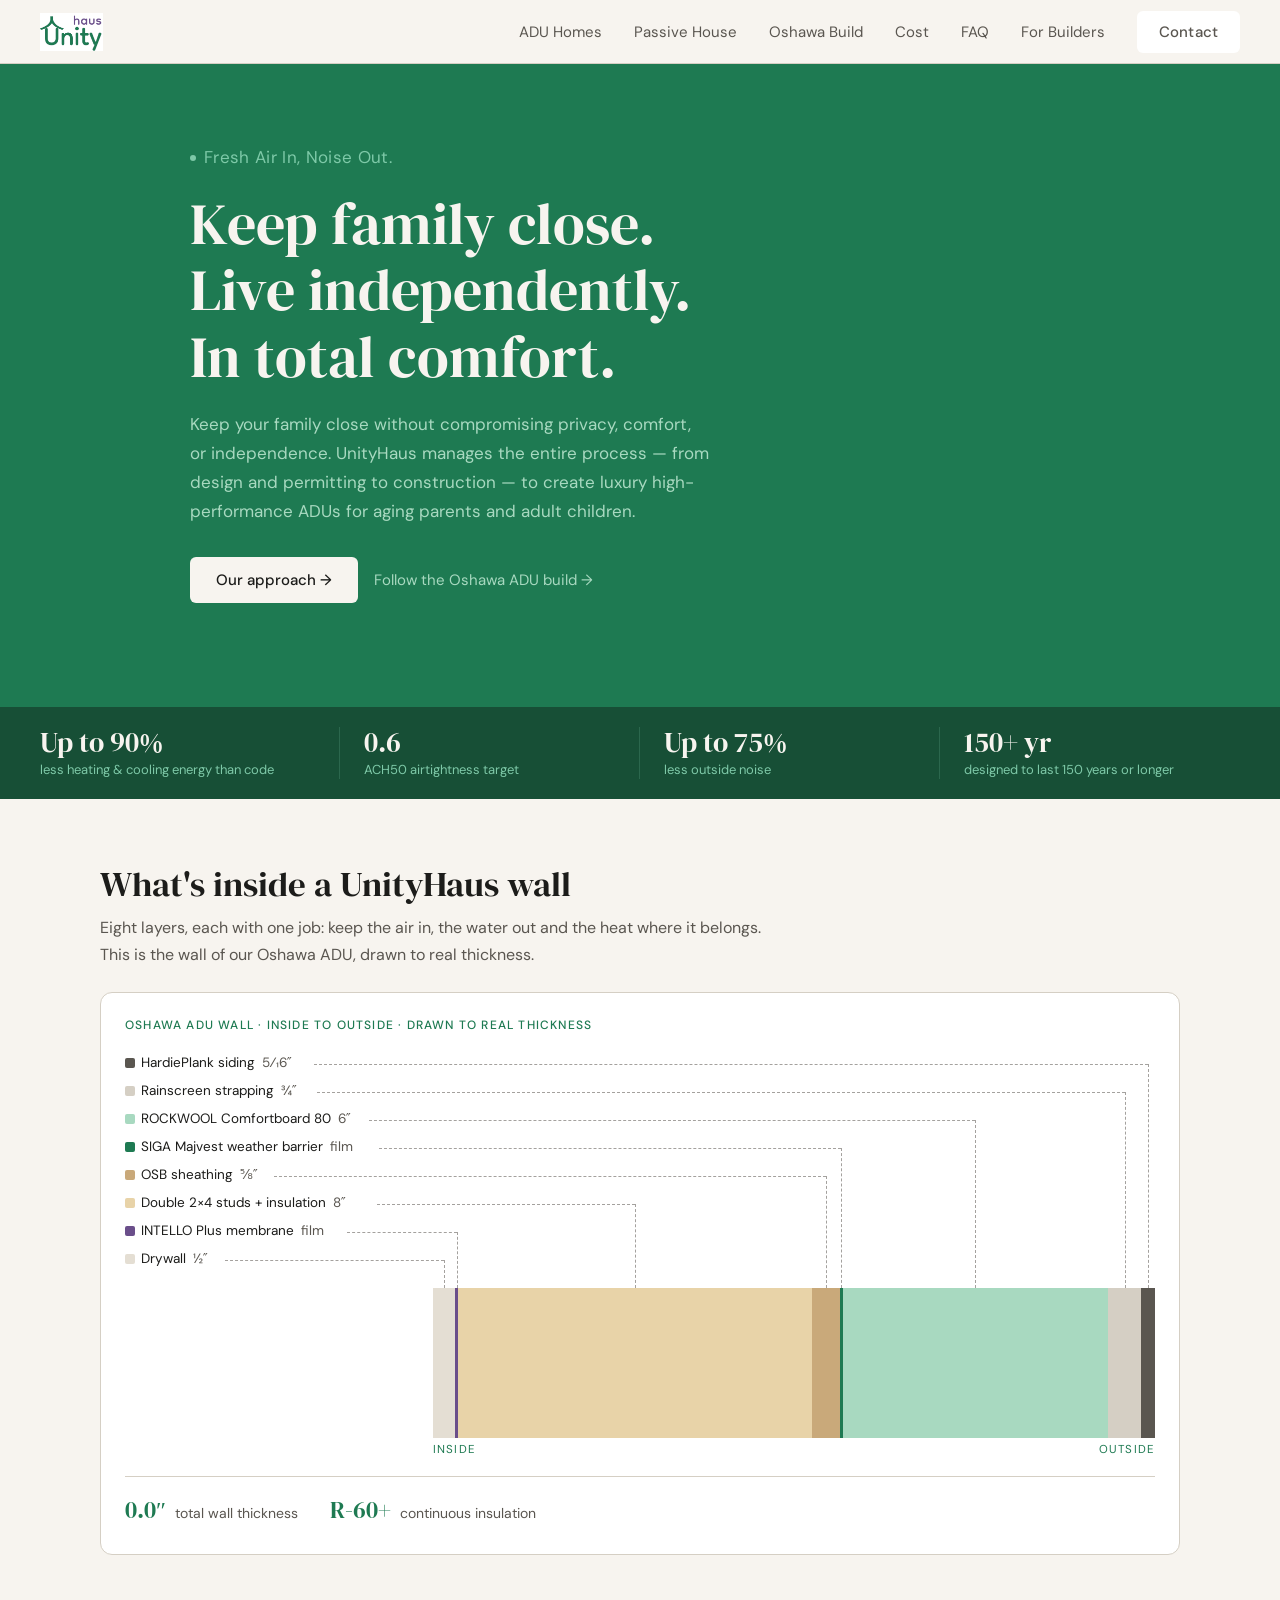
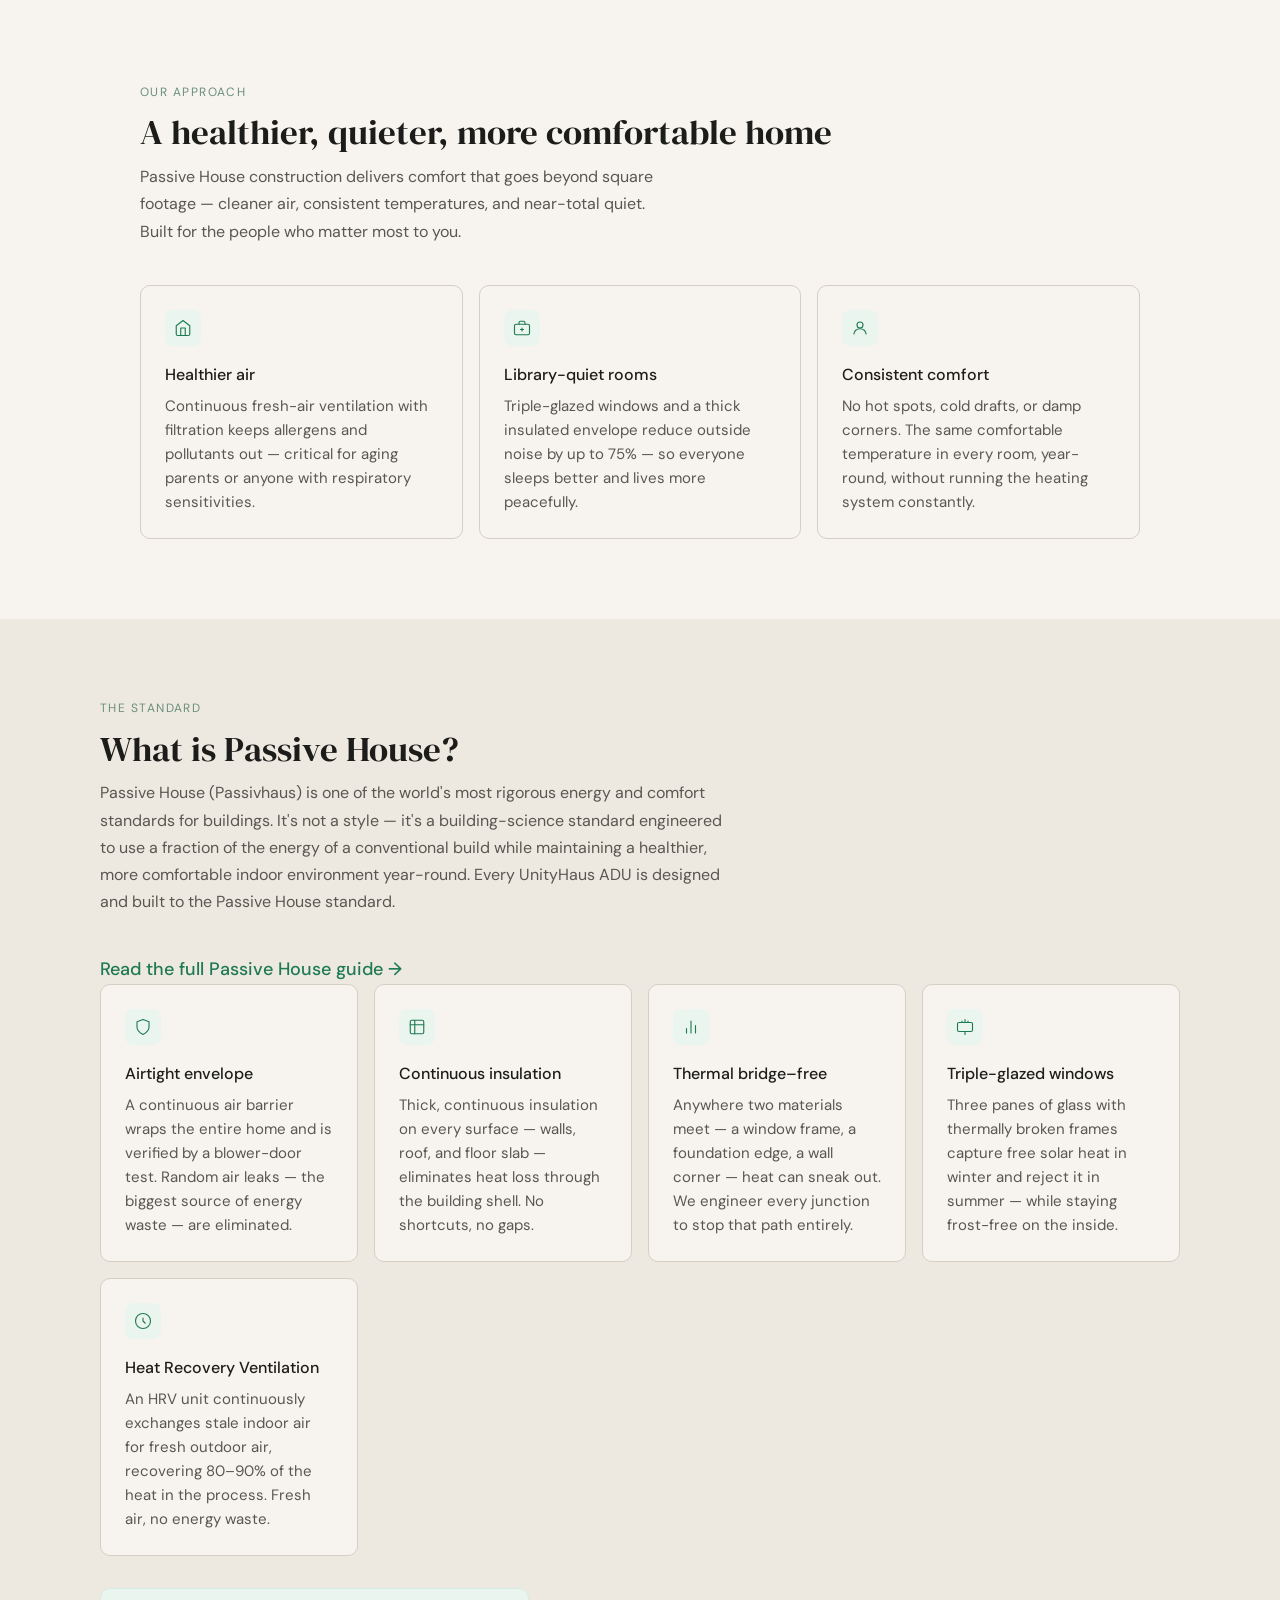
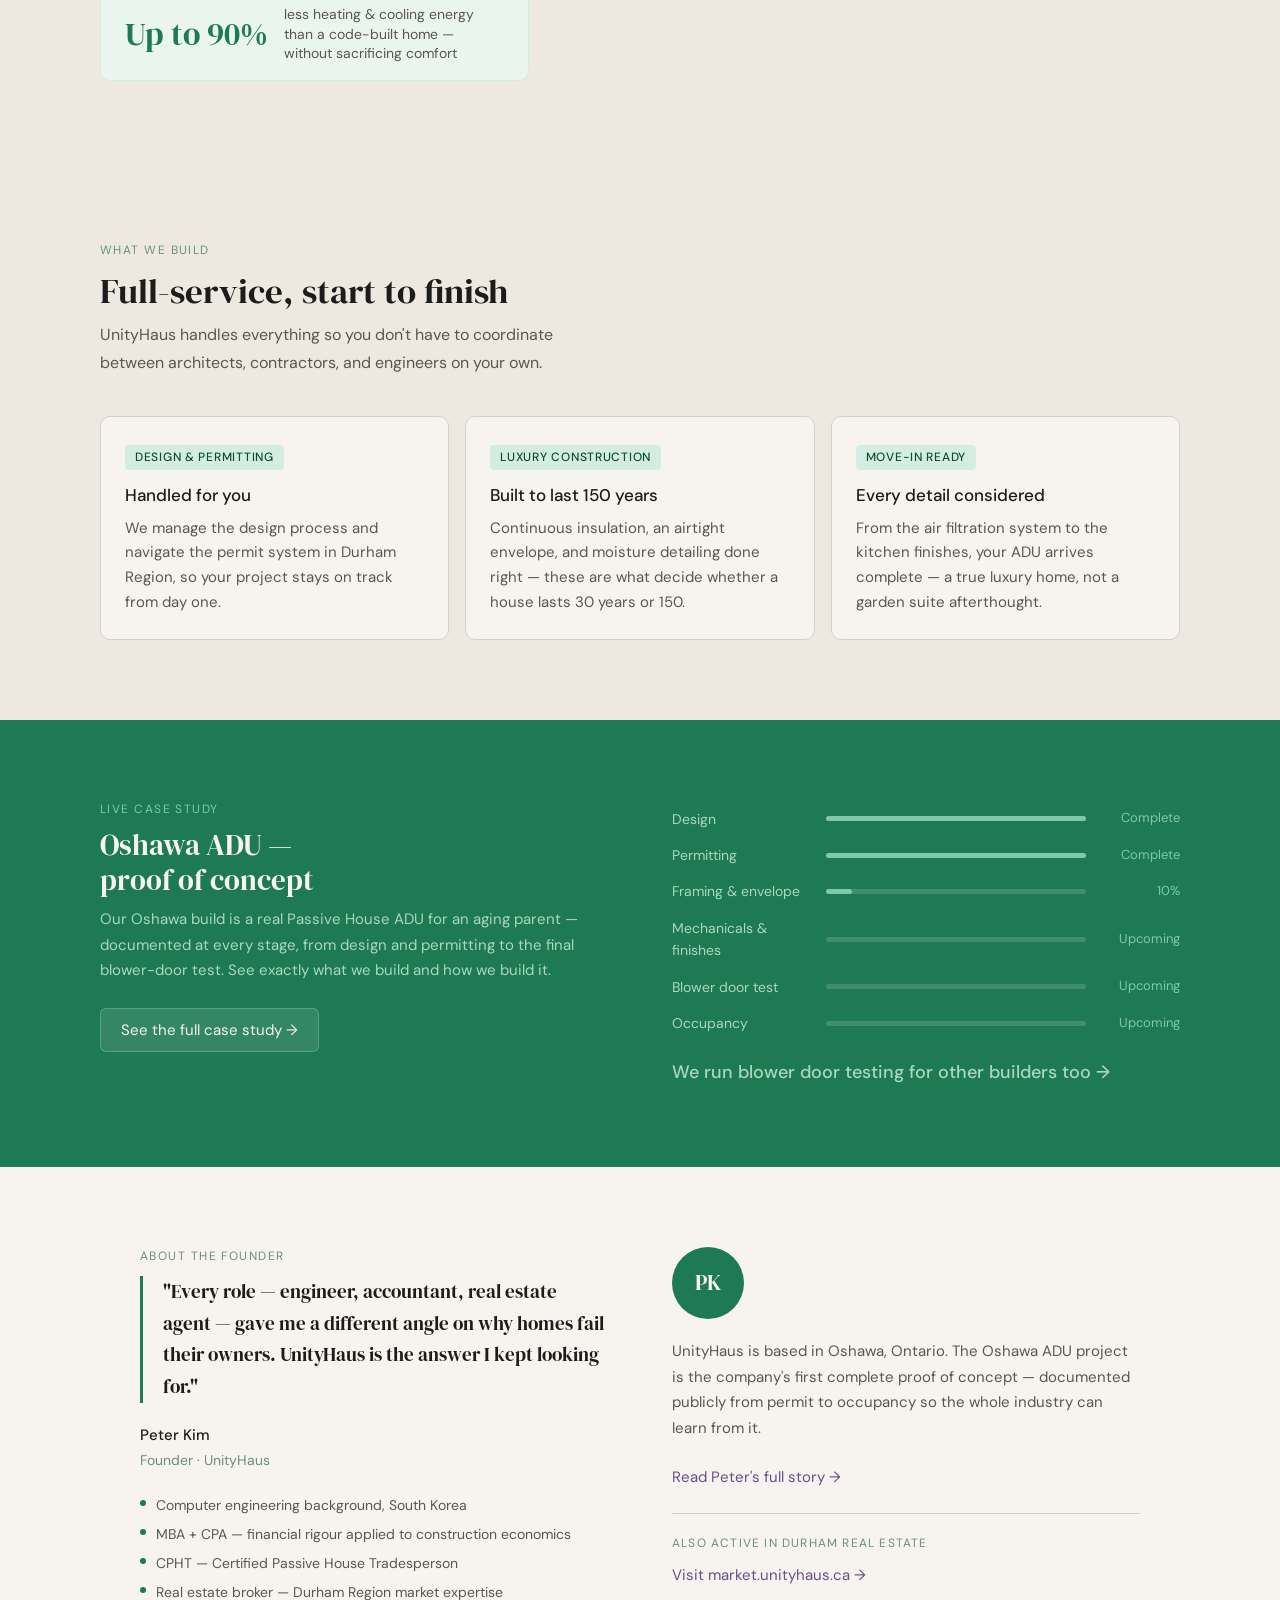
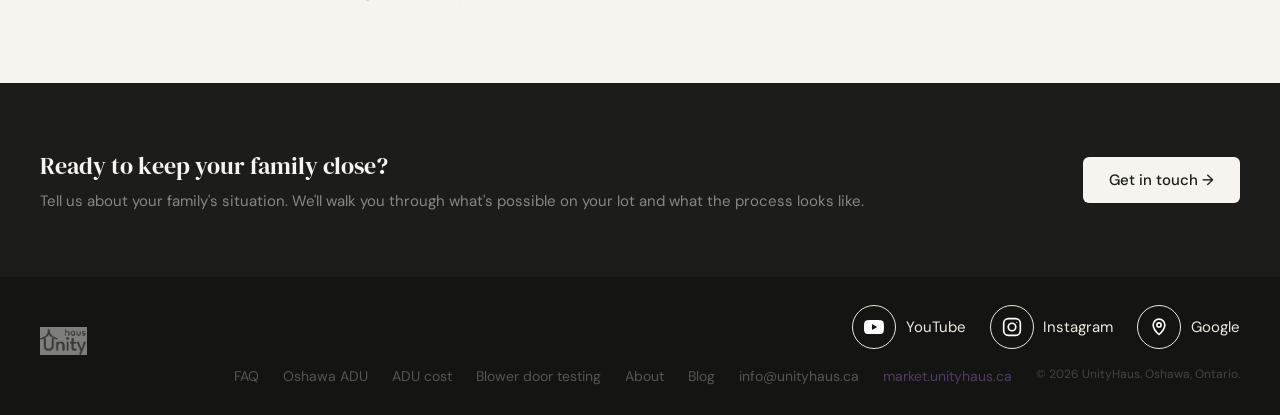
==== commit bf9f9ca2: "feat: highlight Regina roots, reorder Passive House principles, update FAQ and services Co-Authored-" ====
--- a/index.html
+++ b/index.html
@@ -750,17 +750,17 @@
     <div class="card-grid">
       <div class="card">
         <div class="card-icon">
-          <svg viewBox="0 0 24 24"><rect x="3" y="3" width="18" height="18" rx="2"/><path d="M3 9h18M9 3v18"/></svg>
-        </div>
-        <h3>Super-insulation</h3>
-        <p>Thick, continuous insulation on every surface — walls, roof, and floor slab — eliminates heat loss through the building shell. No shortcuts, no gaps.</p>
+          <svg viewBox="0 0 24 24"><path d="M12 22s8-4 8-10V5l-8-3-8 3v7c0 6 8 10 8 10z"/></svg>
+        </div>
+        <h3>Airtight envelope</h3>
+        <p>A continuous air barrier wraps the entire home and is verified by a blower-door test. Random air leaks — the biggest source of energy waste — are eliminated.</p>
       </div>
       <div class="card">
         <div class="card-icon">
-          <svg viewBox="0 0 24 24"><path d="M12 22s8-4 8-10V5l-8-3-8 3v7c0 6 8 10 8 10z"/></svg>
-        </div>
-        <h3>Airtight envelope</h3>
-        <p>A continuous air barrier wraps the entire home and is verified by a blower-door test. Random air leaks — the biggest source of energy waste — are eliminated.</p>
+          <svg viewBox="0 0 24 24"><rect x="3" y="3" width="18" height="18" rx="2"/><path d="M3 9h18M9 3v18"/></svg>
+        </div>
+        <h3>Continuous insulation</h3>
+        <p>Thick, continuous insulation on every surface — walls, roof, and floor slab — eliminates heat loss through the building shell. No shortcuts, no gaps.</p>
       </div>
       <div class="card">
         <div class="card-icon">
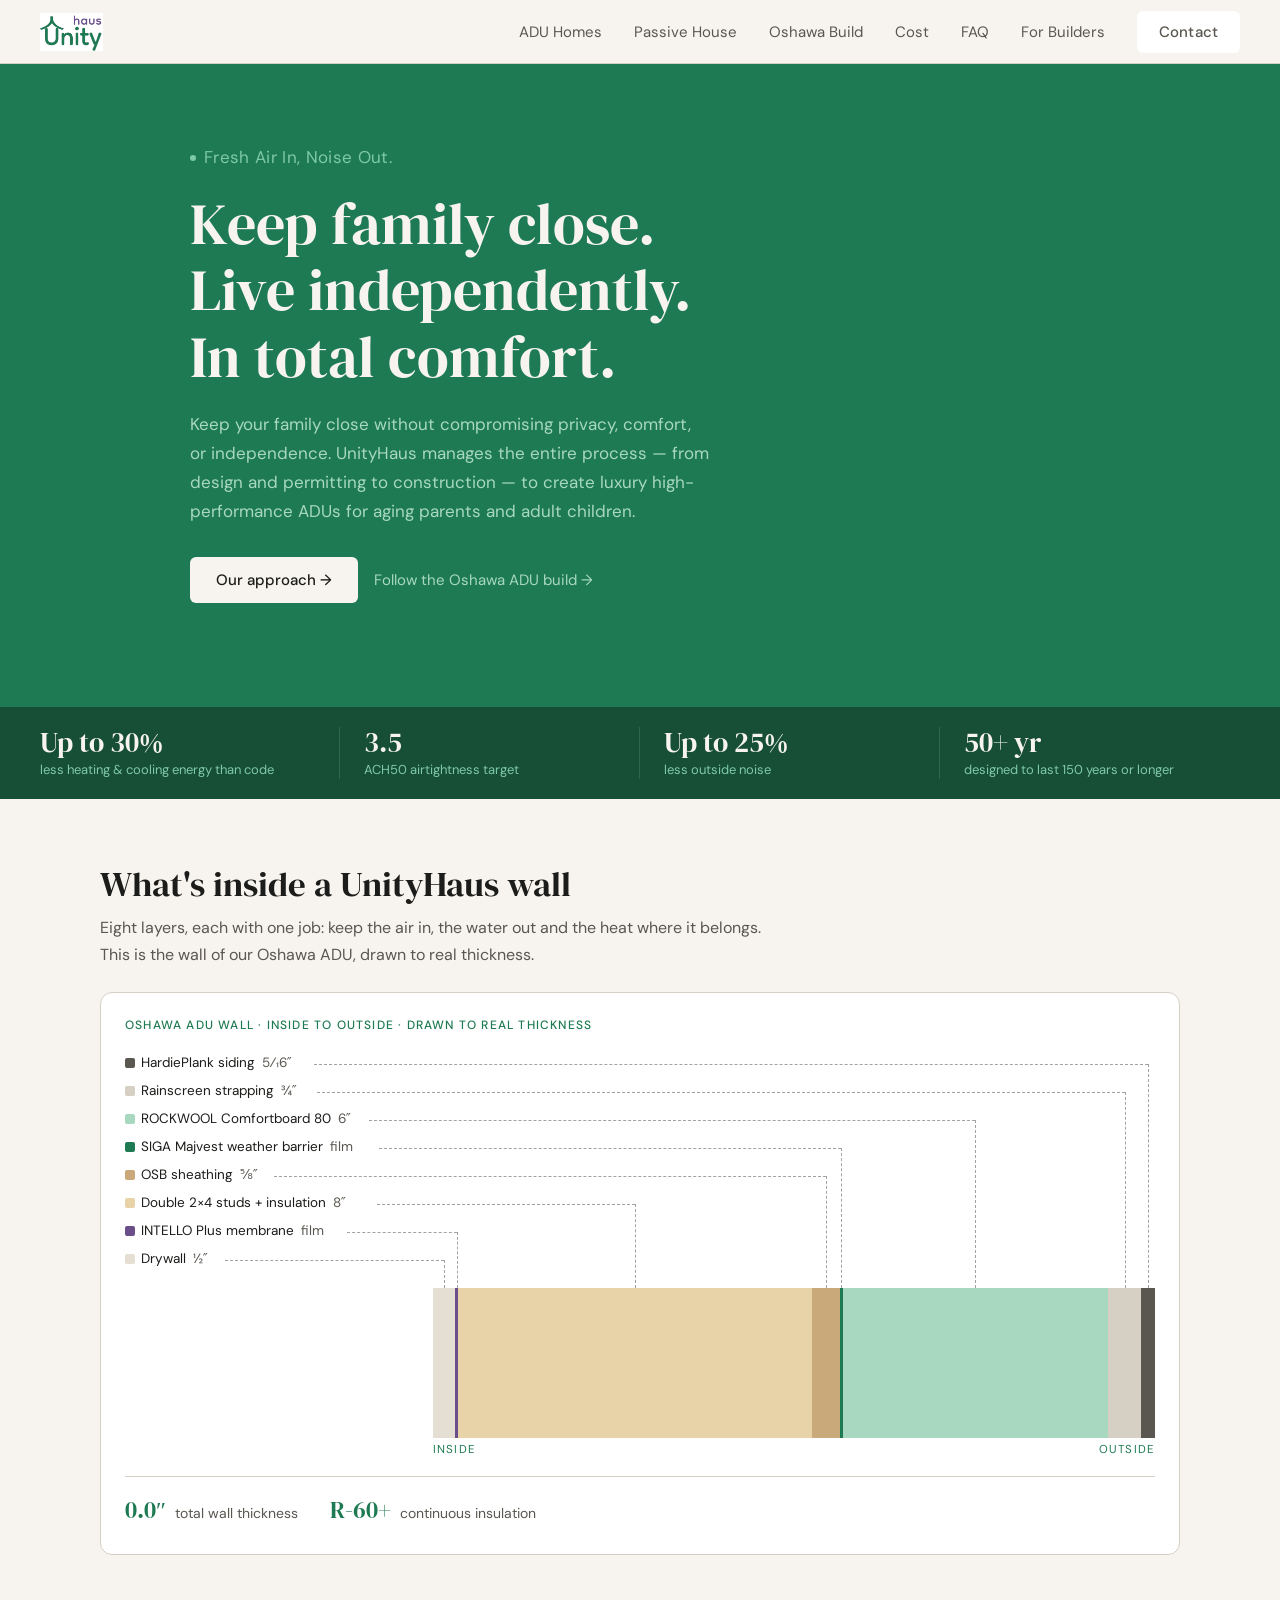
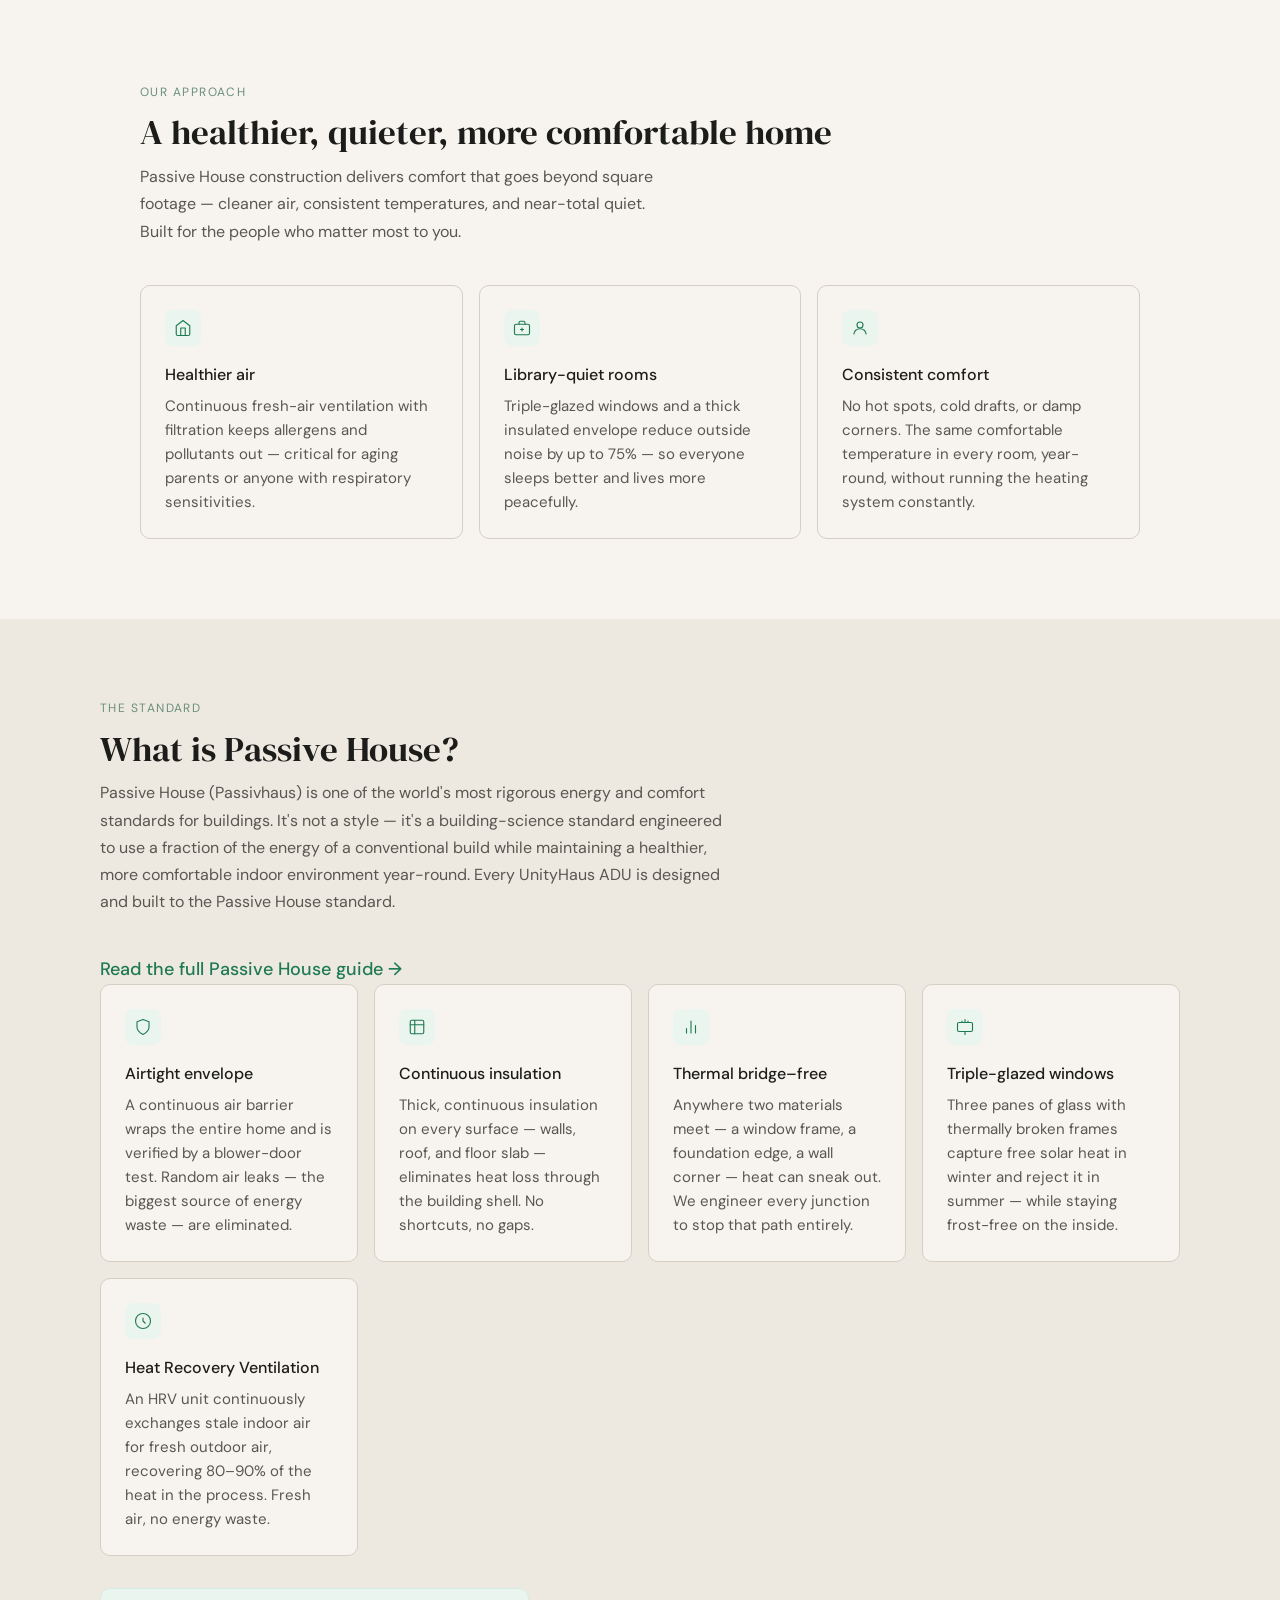
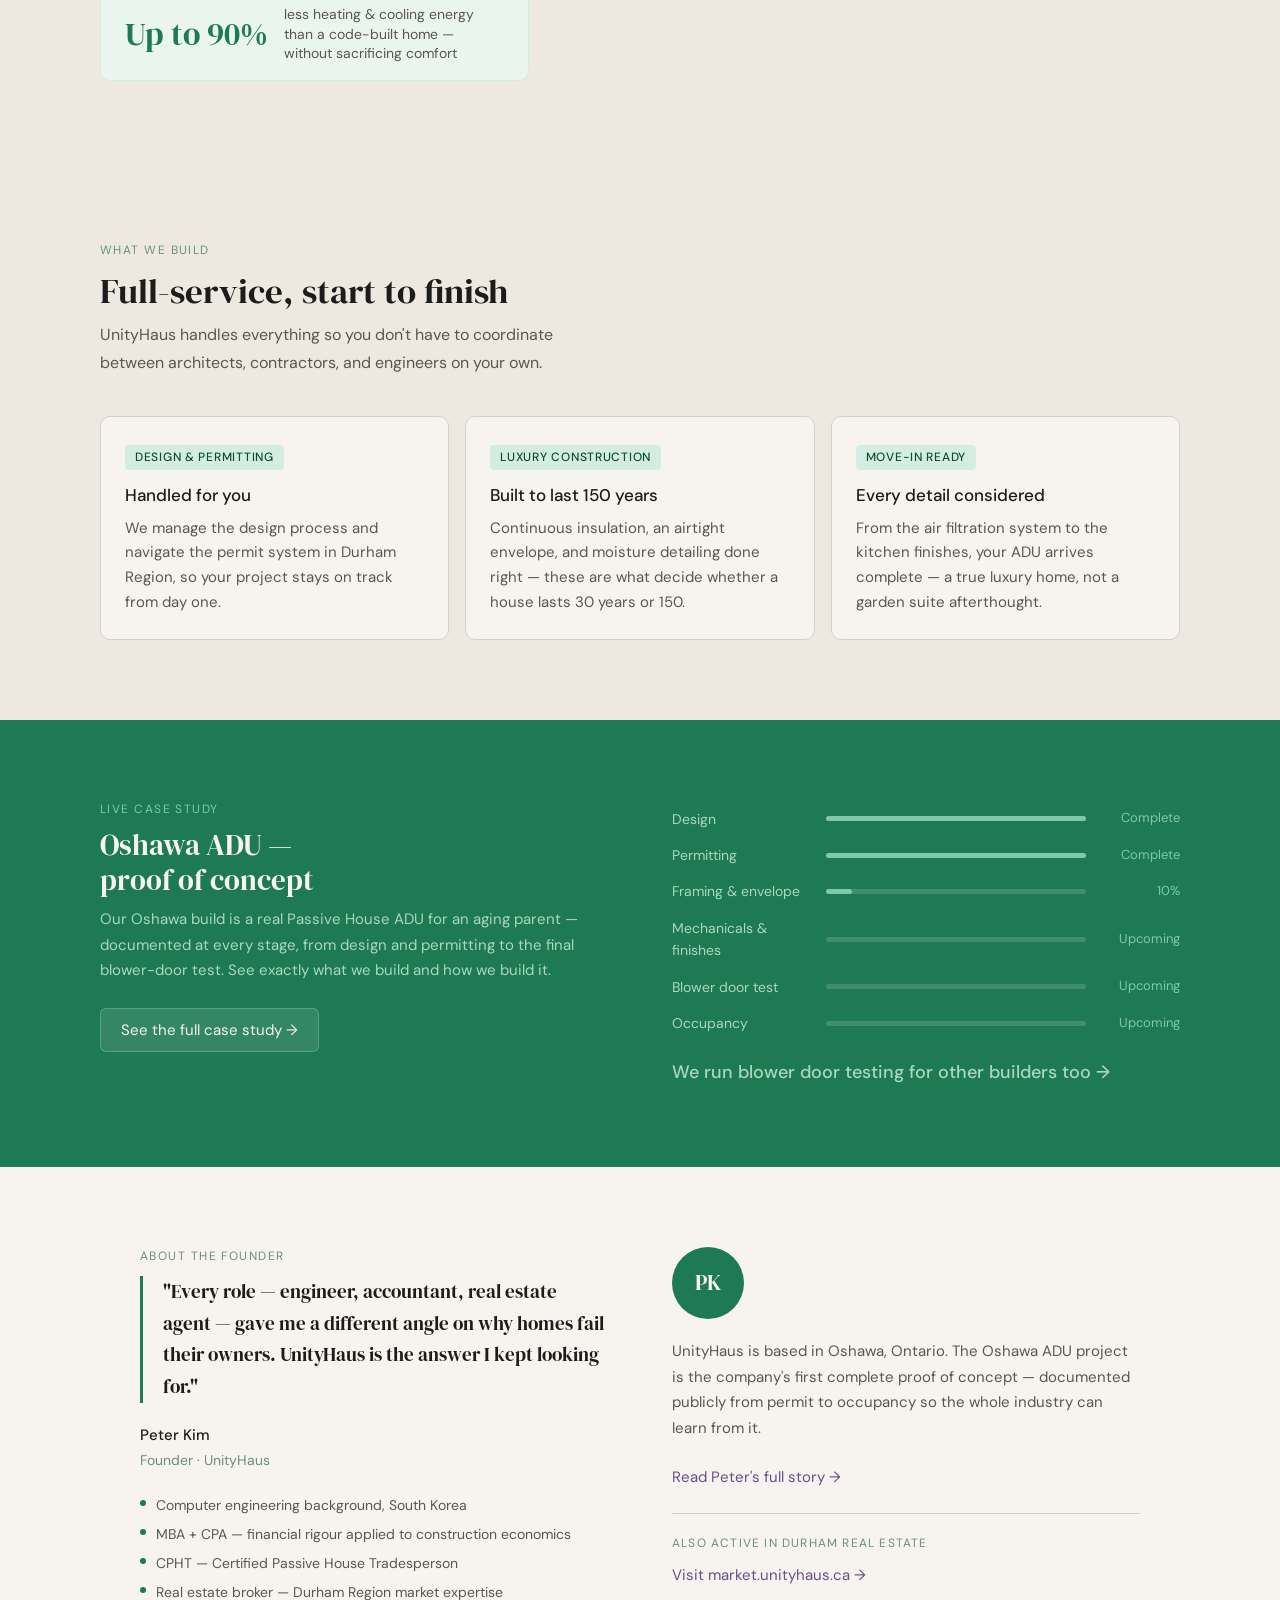
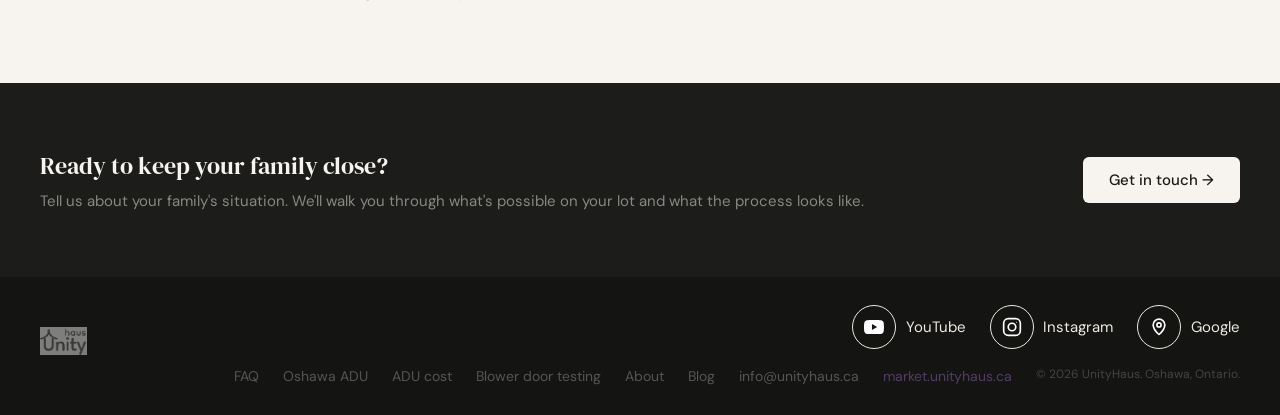
==== commit e4e092a2: "feat: replay animations each time they scroll into view and on return visits Co-Authored-By: Claude " ====
--- a/index.html
+++ b/index.html
@@ -636,7 +636,7 @@
   ]
 }
 </script>
-<link rel="stylesheet" href="/motion.css">
+<link rel="stylesheet" href="/motion.css?v=2">
 </head>
 <body>
 
@@ -956,6 +956,6 @@
     });
   })();
 </script>
-<script src="/motion.js" defer></script>
+<script src="/motion.js?v=2" defer></script>
 </body>
 </html>
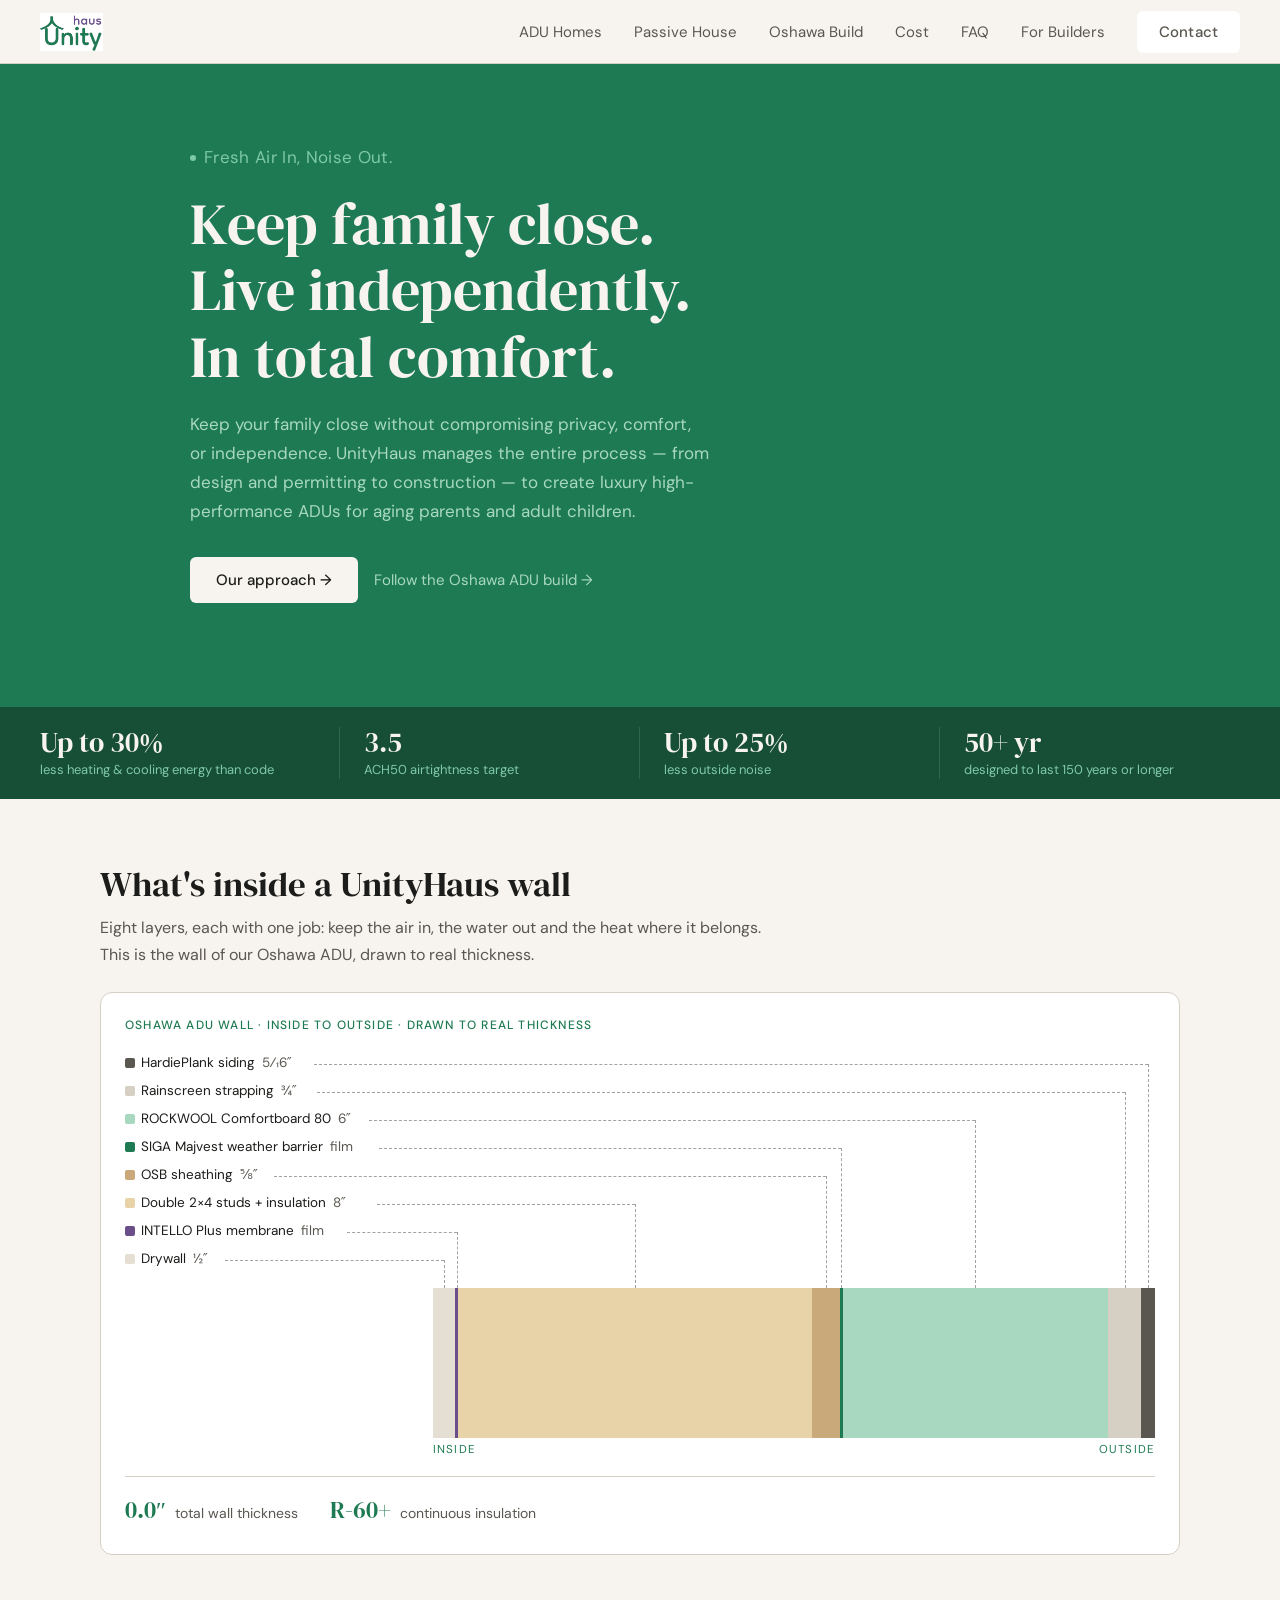
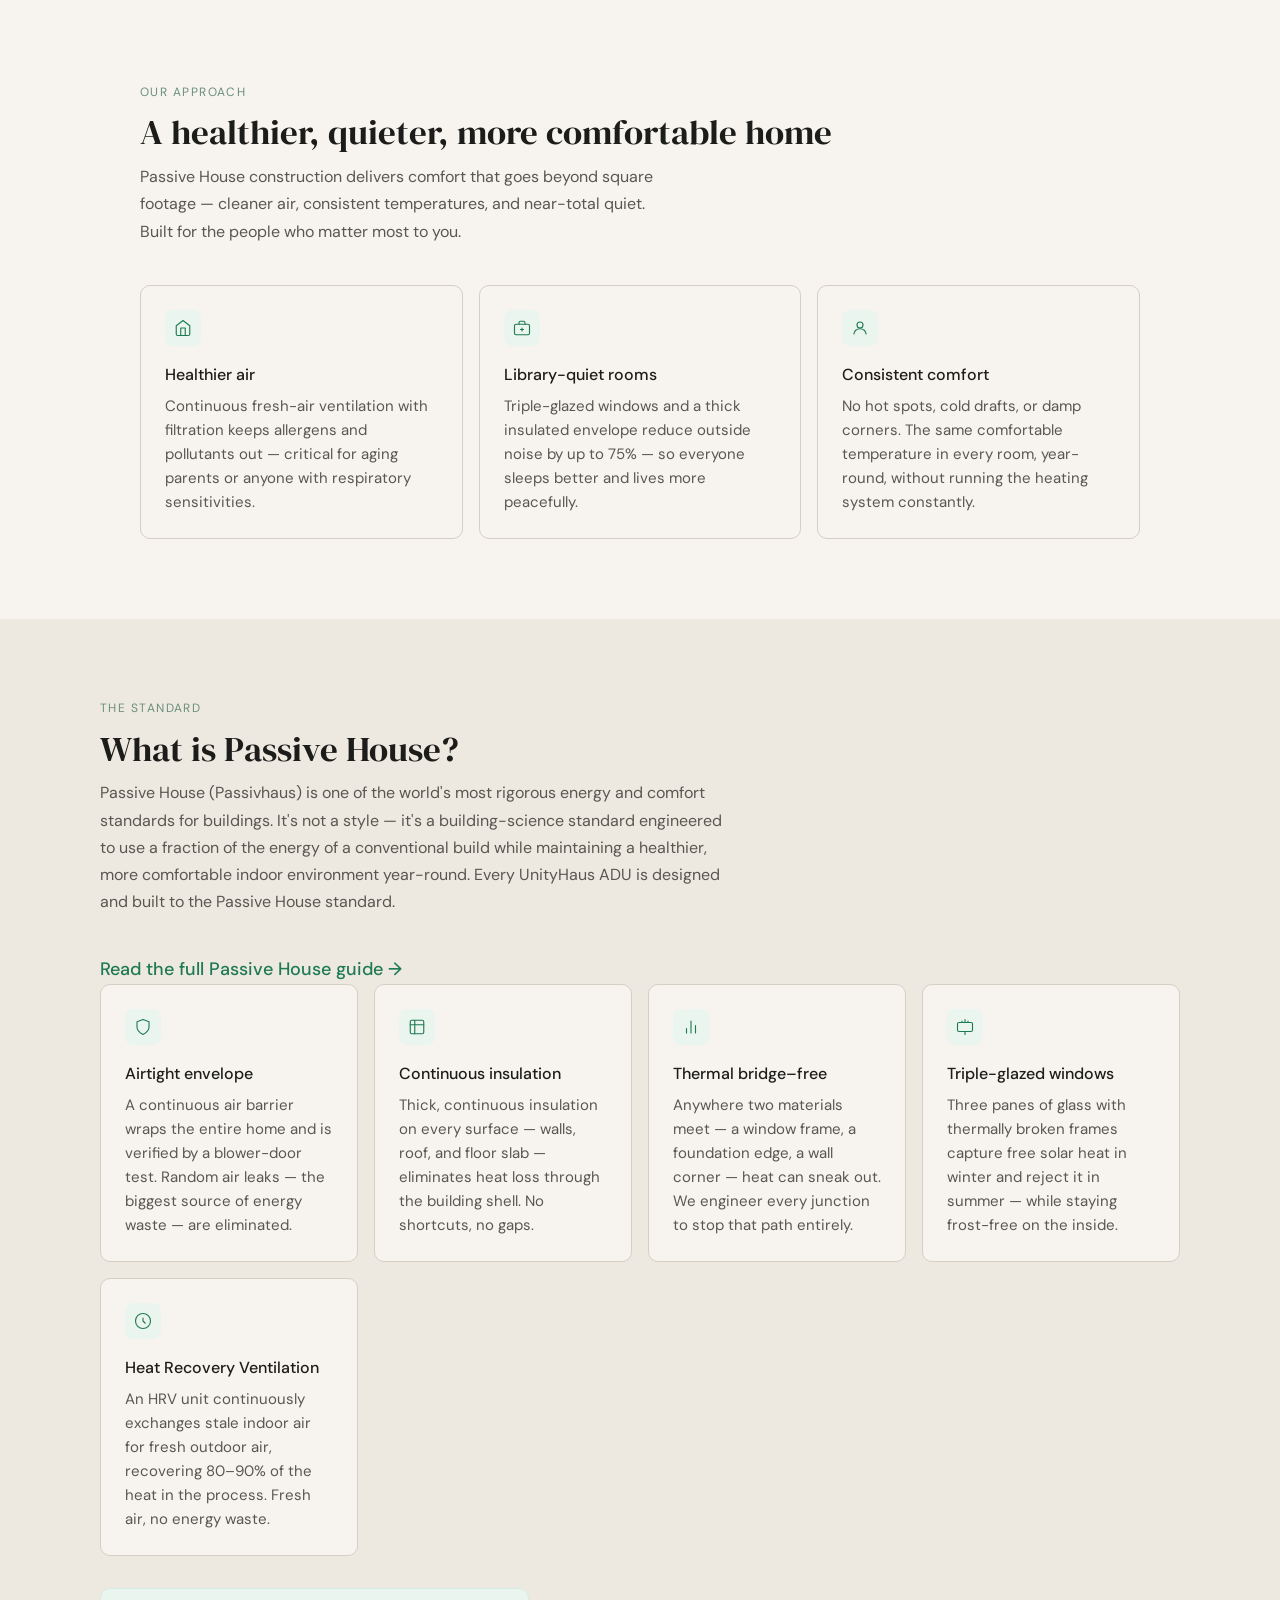
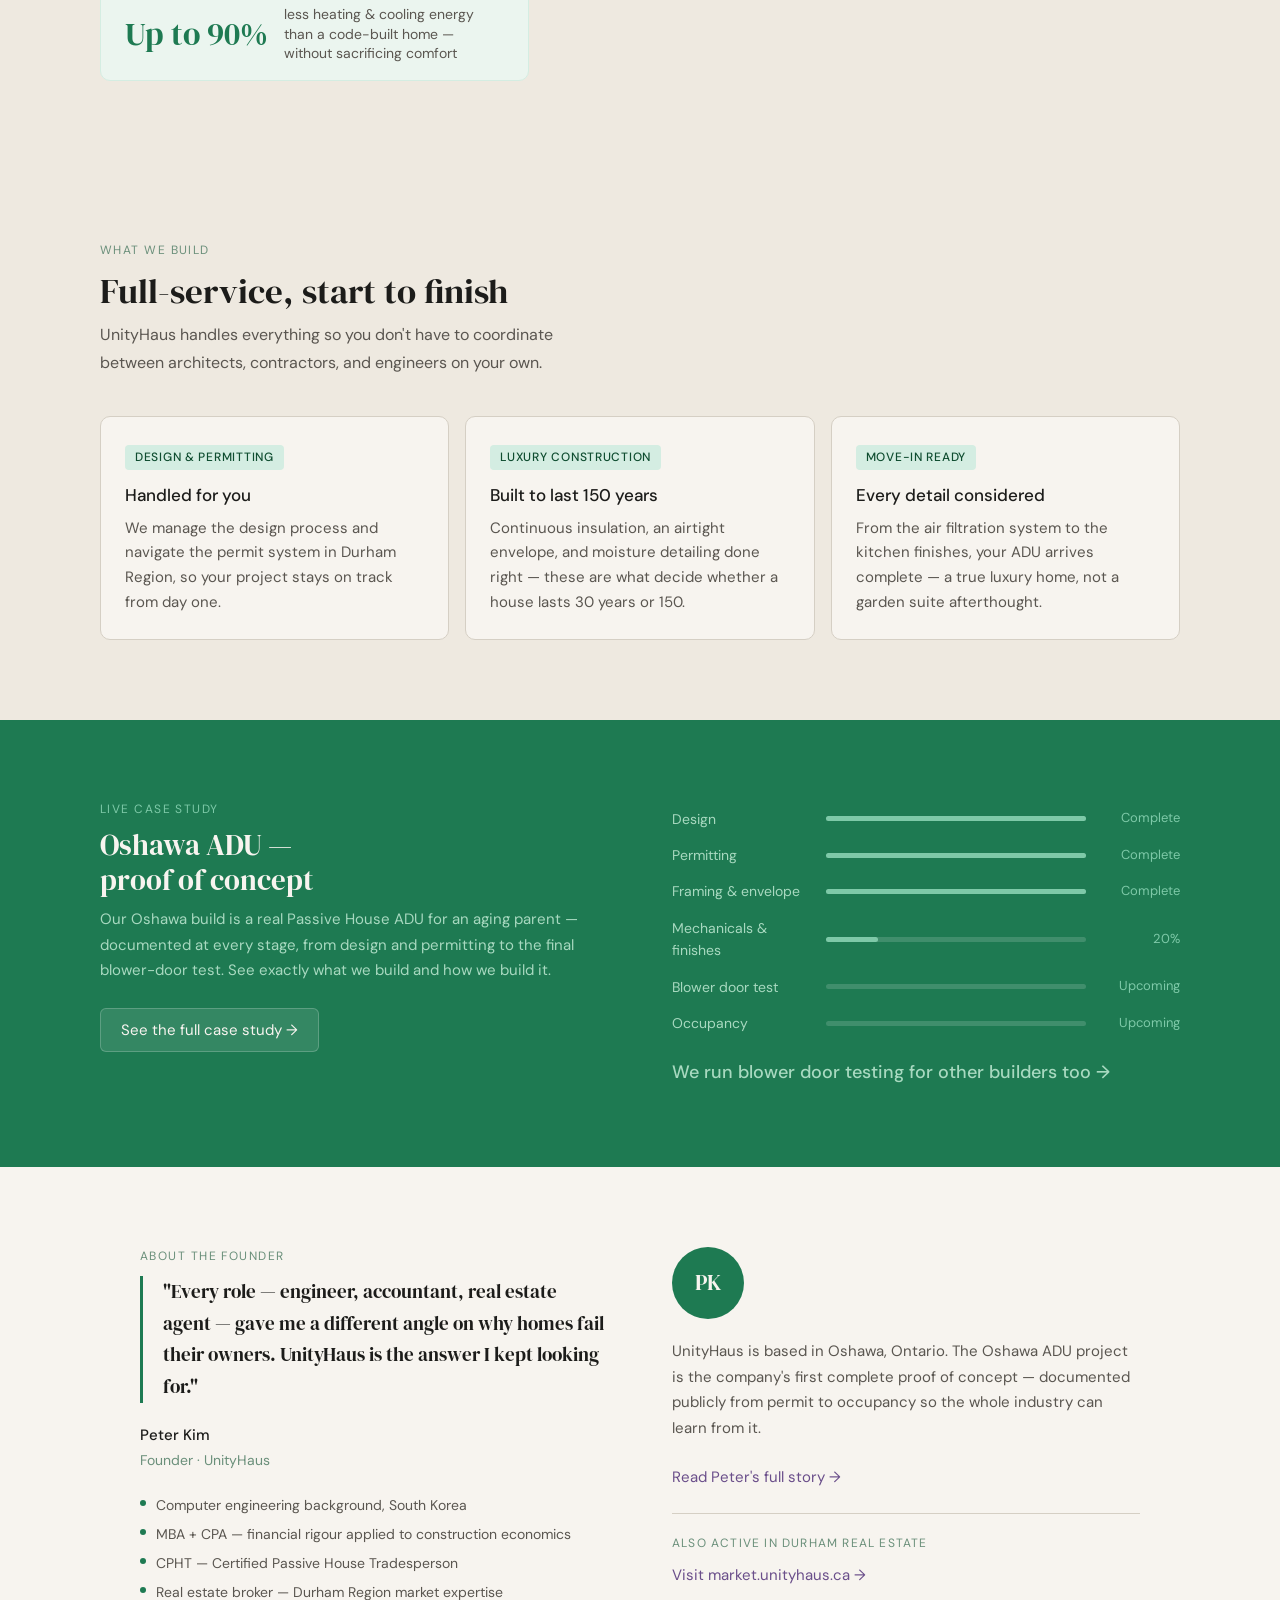
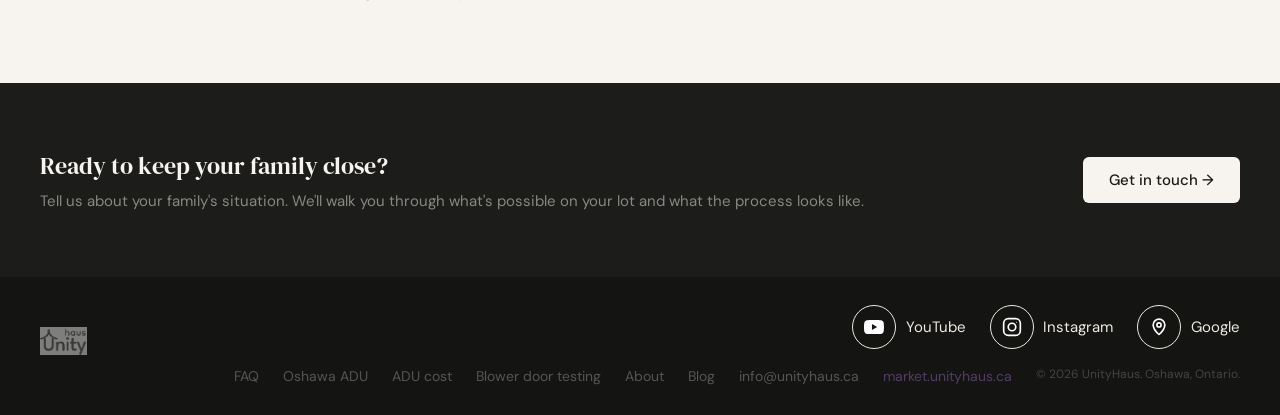
==== commit 1f7625b5: "feat: framing and envelope complete, mechanicals 20%, animate progress bars Co-Authored-By: Claude O" ====
--- a/index.html
+++ b/index.html
@@ -417,7 +417,13 @@
     border-radius: 3px;
     background: #7EC9A8;
     transition: width 0.6s ease;
-  }
+    transform-origin: left;
+  }
+  .play .prog-row:nth-child(2) .prog-fill { animation-delay: .25s; }
+  .play .prog-row:nth-child(3) .prog-fill { animation-delay: .5s; }
+  .play .prog-row:nth-child(4) .prog-fill { animation-delay: .75s; }
+  .play .prog-fill { animation: mx-grow 1.2s cubic-bezier(.2,.8,.2,1) both; }
+  @media (prefers-reduced-motion: reduce) { .play .prog-fill { animation: none !important; } }
   .prog-pct { font-size: 13px; color: #7EC9A8; text-align: right; }
 
   /* ── FOUNDER ── */
@@ -827,7 +833,7 @@
       <a href="/oshawa-adu.html" class="btn-outline-light">See the full case study &rarr;</a>
     </div>
     <div>
-      <div class="progress-list">
+      <div class="progress-list" data-mx="progress">
         <div class="prog-row">
           <span class="prog-label">Design</span>
           <div class="prog-track"><div class="prog-fill" style="width:100%"></div></div>
@@ -840,13 +846,13 @@
         </div>
         <div class="prog-row">
           <span class="prog-label">Framing &amp; envelope</span>
-          <div class="prog-track"><div class="prog-fill" style="width:10%"></div></div>
-          <span class="prog-pct">10%</span>
+          <div class="prog-track"><div class="prog-fill" style="width:100%"></div></div>
+          <span class="prog-pct">Complete</span>
         </div>
         <div class="prog-row">
           <span class="prog-label">Mechanicals &amp; finishes</span>
-          <div class="prog-track"><div class="prog-fill" style="width:0%"></div></div>
-          <span class="prog-pct">Upcoming</span>
+          <div class="prog-track"><div class="prog-fill" style="width:20%"></div></div>
+          <span class="prog-pct">20%</span>
         </div>
         <div class="prog-row">
           <span class="prog-label">Blower door test</span>
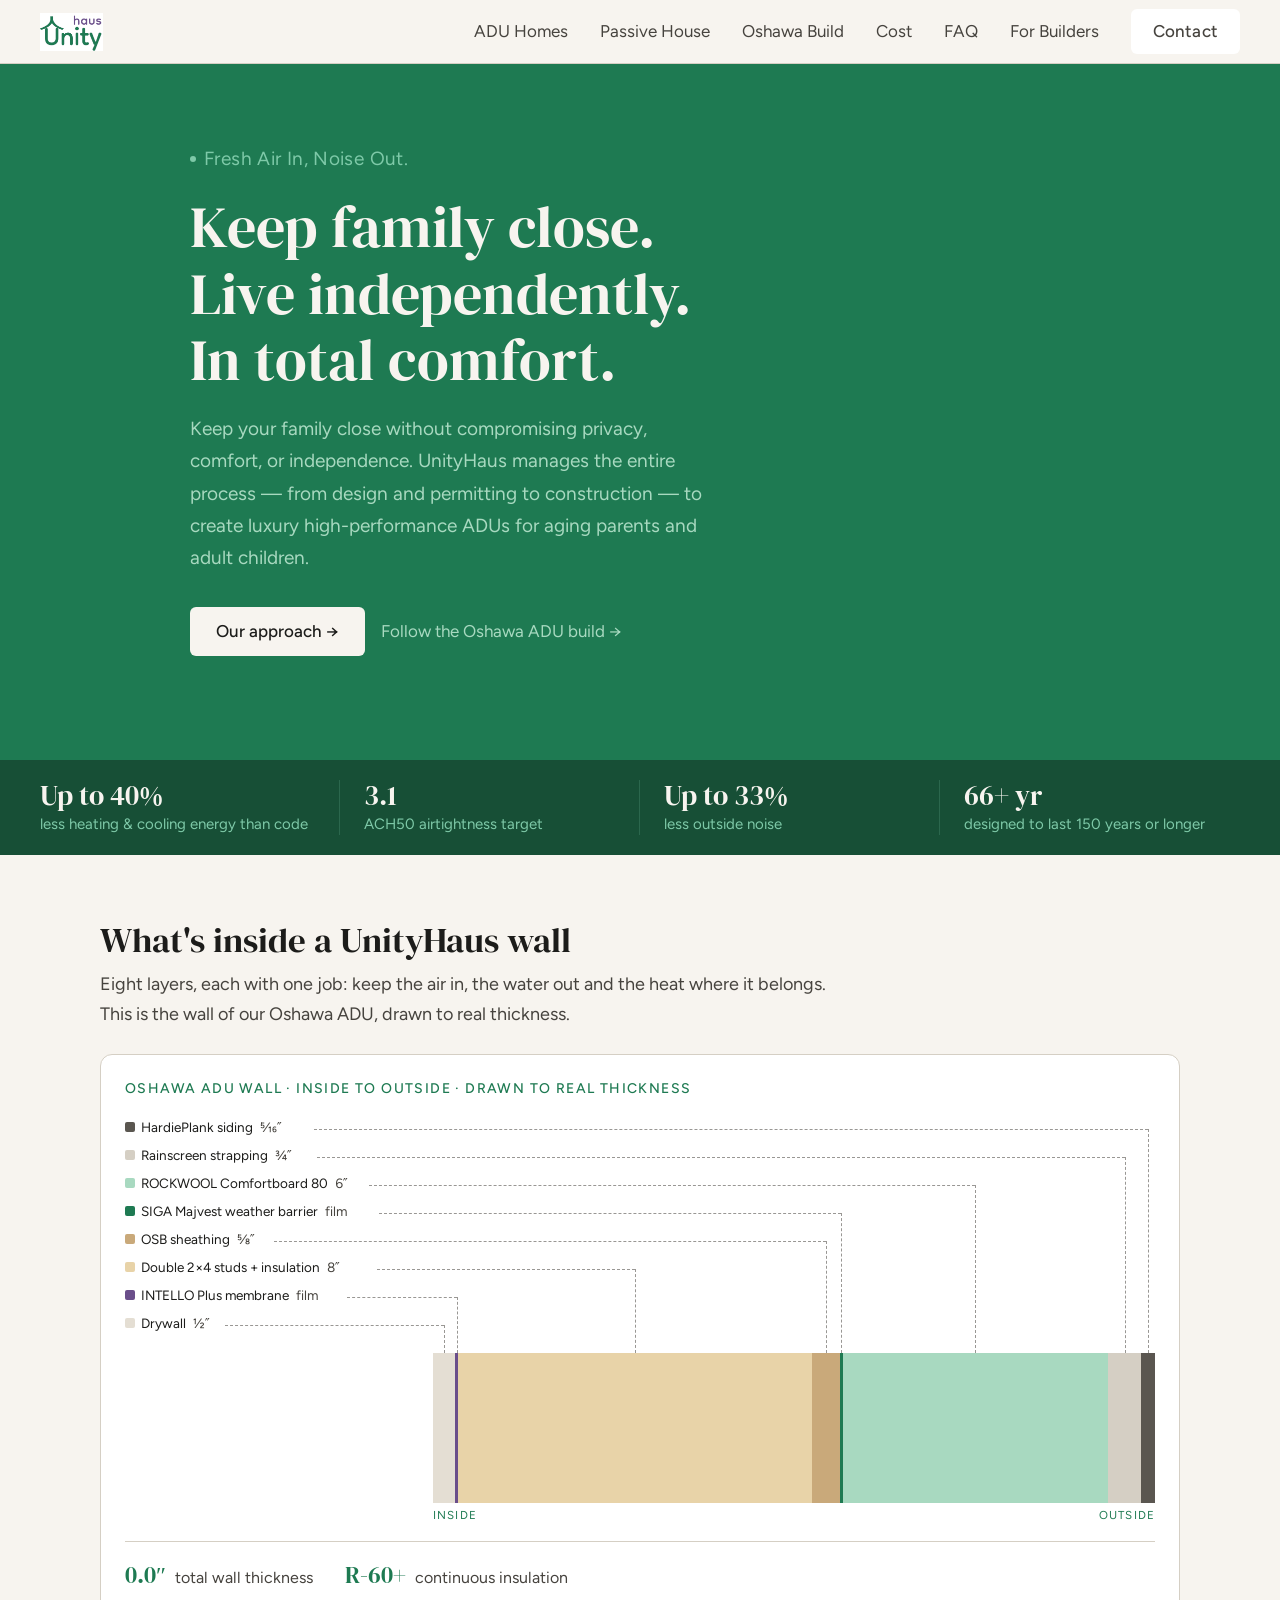
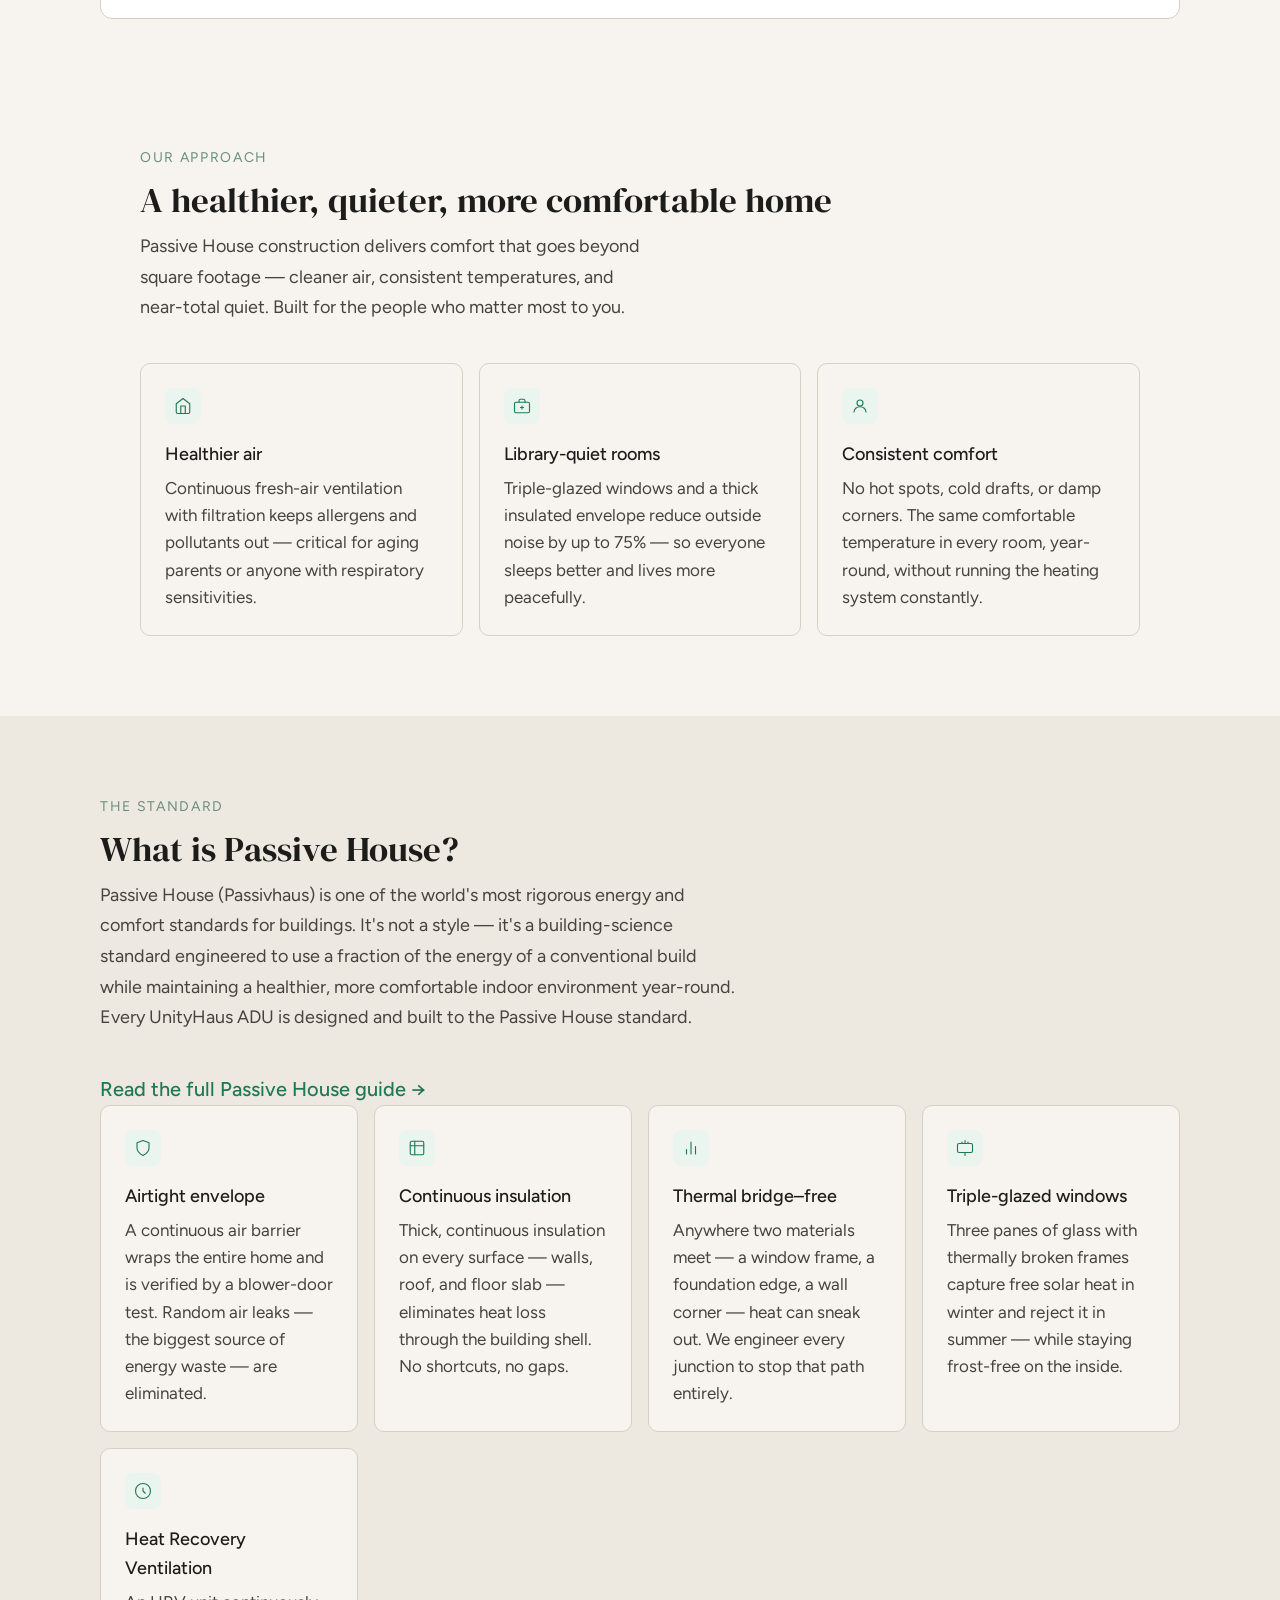
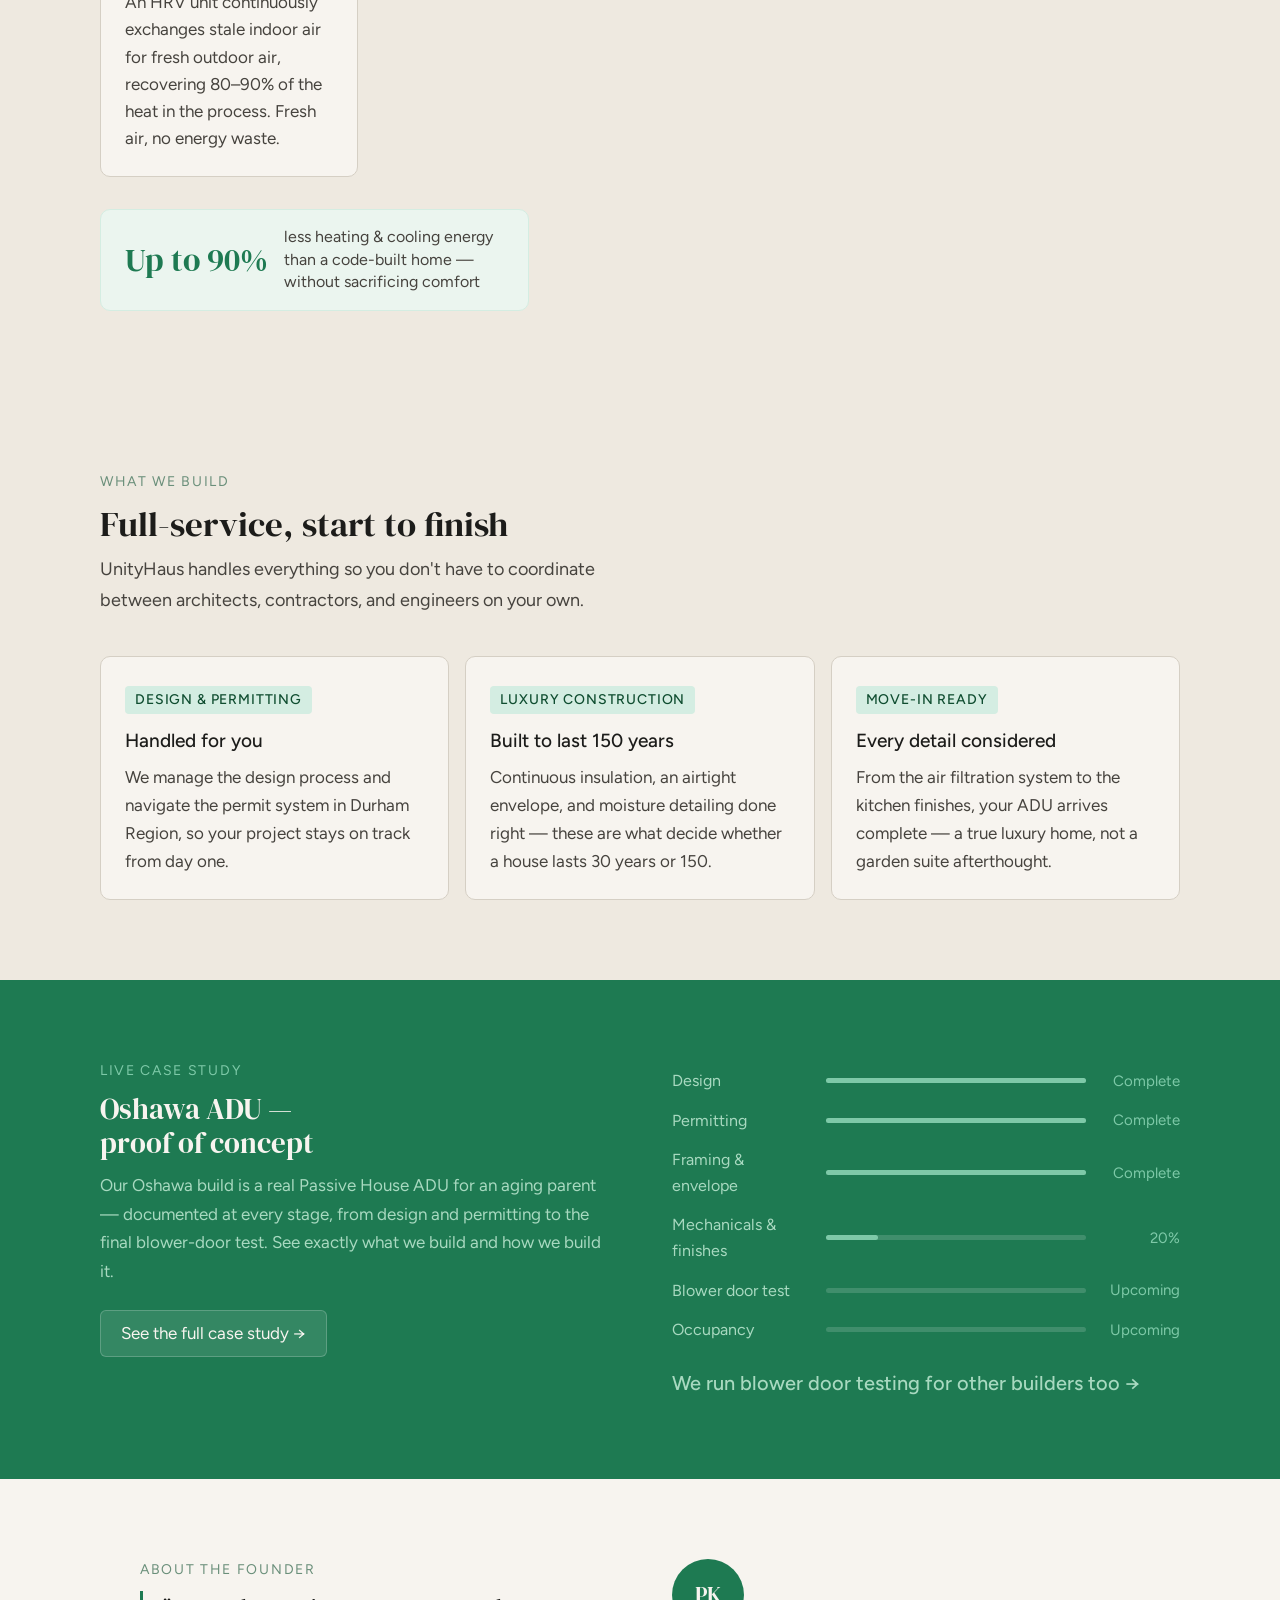
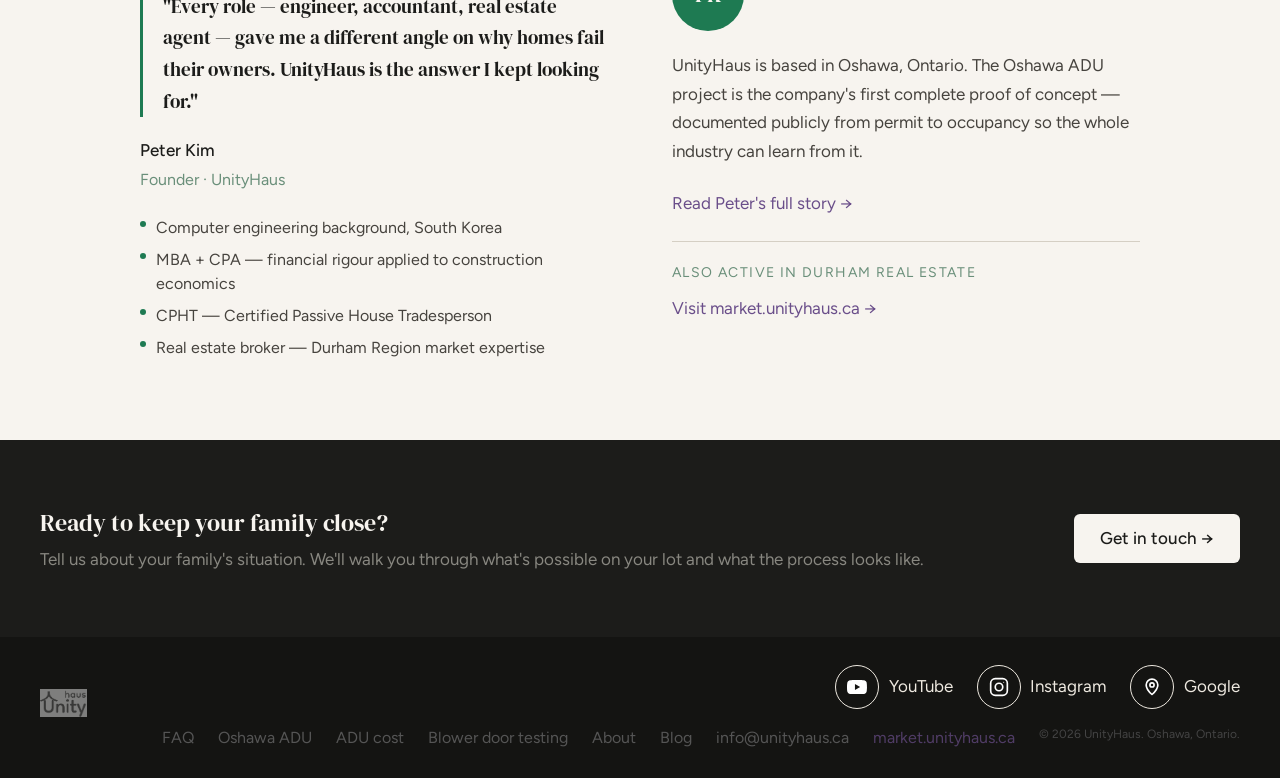
==== commit 4f7e4a1c: "feat: switch body font to Figtree, enlarge small text and darken grey copy Co-Authored-By: Claude Op" ====
--- a/index.html
+++ b/index.html
@@ -20,7 +20,7 @@
 <link rel="apple-touch-icon" href="/apple-touch-icon.png">
 <link rel="preconnect" href="https://fonts.googleapis.com">
 <link rel="preconnect" href="https://fonts.gstatic.com" crossorigin>
-<link href="https://fonts.googleapis.com/css2?family=DM+Serif+Display&family=DM+Sans:ital,opsz,wght@0,9..40,300;0,9..40,400;0,9..40,500;1,9..40,300&display=swap" rel="stylesheet">
+<link href="https://fonts.googleapis.com/css2?family=DM+Serif+Display&family=Figtree:ital,wght@0,400;0,500;0,600;1,400&display=swap" rel="stylesheet">
 <style>
   *, *::before, *::after { box-sizing: border-box; margin: 0; padding: 0; }
 
@@ -34,11 +34,11 @@
     --cream:       #F7F4EF;
     --cream-mid:   #EEE9E0;
     --cream-border:#D5CFC4;
-    --stone:       #5A5650;
+    --stone:       #46433E;
     --black:       #1C1C1A;
     --black-2:     #141412;
     --font-serif:  'DM Serif Display', Georgia, serif;
-    --font-sans:   'DM Sans', system-ui, sans-serif;
+    --font-sans:   'Figtree', system-ui, sans-serif;
   }
 
   html { scroll-behavior: smooth; }
@@ -47,7 +47,7 @@
     font-family: var(--font-sans);
     background: var(--cream);
     color: var(--black);
-    font-size: 18px;
+    font-size: 20px;
     line-height: 1.6;
     -webkit-font-smoothing: antialiased;
   }
@@ -68,7 +68,7 @@
   .nav-logo img { height: 38px; width: auto; display: block; }
   .nav-links { display: flex; gap: 2rem; align-items: center; }
   .nav-links a {
-    font-size: 15px;
+    font-size: 17px;
     color: var(--stone);
     text-decoration: none;
     transition: color 0.2s;
@@ -78,7 +78,7 @@
     background: #ffffff;
     color: var(--green);
     font-family: var(--font-sans);
-    font-size: 16px;
+    font-size: 18px;
     font-weight: 500;
     padding: 9px 22px;
     border-radius: 6px;
@@ -100,7 +100,7 @@
     display: flex;
     align-items: center;
     gap: 8px;
-    font-size: 17px;
+    font-size: 19px;
     letter-spacing: 0.02em;
     text-transform: none;
     color: #7EC9A8;
@@ -121,7 +121,7 @@
     font-weight: 400;
   }
   .hero-sub {
-    font-size: 17px;
+    font-size: 19px;
     color: #A8D9C0;
     line-height: 1.7;
     max-width: 520px;
@@ -138,7 +138,7 @@
     background: var(--cream);
     color: var(--black);
     font-family: var(--font-sans);
-    font-size: 15px;
+    font-size: 17px;
     font-weight: 500;
     padding: 11px 26px;
     border-radius: 6px;
@@ -152,7 +152,7 @@
     background: transparent;
     color: #A8D9C0;
     font-family: var(--font-sans);
-    font-size: 15px;
+    font-size: 17px;
     padding: 10px 0;
     border: none;
     cursor: pointer;
@@ -181,7 +181,7 @@
     letter-spacing: 0.05em;
   }
   .wall-caption {
-    font-size: 12px;
+    font-size: 14px;
     color: #5A9E7A;
     letter-spacing: 0.06em;
   }
@@ -206,7 +206,7 @@
     line-height: 1.1;
   }
   .stat-l {
-    font-size: 13px;
+    font-size: 15px;
     color: #7EC9A8;
     margin-top: 3px;
     line-height: 1.4;
@@ -227,7 +227,7 @@
     margin: 0 auto;
   }
   .eyebrow {
-    font-size: 12px;
+    font-size: 14px;
     letter-spacing: 0.12em;
     text-transform: uppercase;
     color: #6A8F7A;
@@ -242,7 +242,7 @@
     font-weight: 400;
   }
   .section-sub {
-    font-size: 16px;
+    font-size: 18px;
     color: var(--stone);
     line-height: 1.7;
     max-width: 520px;
@@ -273,20 +273,20 @@
   }
   .card-icon svg { width: 18px; height: 18px; stroke: var(--green); fill: none; stroke-width: 1.5; stroke-linecap: round; stroke-linejoin: round; }
   .card h3 {
-    font-size: 16px;
+    font-size: 18px;
     font-weight: 500;
     color: var(--black);
     margin-bottom: 0.4rem;
   }
   .card p {
-    font-size: 15px;
+    font-size: 17px;
     color: var(--stone);
     line-height: 1.6;
   }
 
   /* ── PASSIVE HOUSE ── */
   .ph-intro {
-    font-size: 16px;
+    font-size: 18px;
     color: var(--stone);
     line-height: 1.7;
     max-width: 640px;
@@ -309,7 +309,7 @@
     line-height: 1;
   }
   .ph-stat-label {
-    font-size: 14px;
+    font-size: 16px;
     color: var(--stone);
     line-height: 1.4;
     max-width: 220px;
@@ -329,7 +329,7 @@
   }
   .build-tag {
     display: inline-block;
-    font-size: 12px;
+    font-size: 14px;
     font-weight: 500;
     letter-spacing: 0.06em;
     text-transform: uppercase;
@@ -340,13 +340,13 @@
     margin-bottom: 0.75rem;
   }
   .build-card h3 {
-    font-size: 17px;
+    font-size: 19px;
     font-weight: 500;
     color: var(--black);
     margin-bottom: 0.4rem;
   }
   .build-card p {
-    font-size: 15px;
+    font-size: 17px;
     color: var(--stone);
     line-height: 1.65;
   }
@@ -365,7 +365,7 @@
     align-items: start;
   }
   .adu-eyebrow {
-    font-size: 12px;
+    font-size: 14px;
     letter-spacing: 0.12em;
     text-transform: uppercase;
     color: #7EC9A8;
@@ -380,7 +380,7 @@
     line-height: 1.2;
   }
   .adu-sub {
-    font-size: 15px;
+    font-size: 17px;
     color: #A8D9C0;
     line-height: 1.7;
     margin-bottom: 1.5rem;
@@ -390,7 +390,7 @@
     background: rgba(255,255,255,0.1);
     color: var(--cream);
     font-family: var(--font-sans);
-    font-size: 15px;
+    font-size: 17px;
     padding: 9px 20px;
     border-radius: 6px;
     border: 1px solid rgba(255,255,255,0.2);
@@ -406,7 +406,7 @@
     align-items: center;
     gap: 14px;
   }
-  .prog-label { font-size: 14px; color: #A8D9C0; }
+  .prog-label { font-size: 16px; color: #A8D9C0; }
   .prog-track {
     background: rgba(255,255,255,0.15);
     height: 5px;
@@ -424,7 +424,7 @@
   .play .prog-row:nth-child(4) .prog-fill { animation-delay: .75s; }
   .play .prog-fill { animation: mx-grow 1.2s cubic-bezier(.2,.8,.2,1) both; }
   @media (prefers-reduced-motion: reduce) { .play .prog-fill { animation: none !important; } }
-  .prog-pct { font-size: 13px; color: #7EC9A8; text-align: right; }
+  .prog-pct { font-size: 15px; color: #7EC9A8; text-align: right; }
 
   /* ── FOUNDER ── */
   .founder-section {
@@ -446,14 +446,14 @@
     margin-bottom: 1.25rem;
     font-weight: 400;
   }
-  .founder-name { font-size: 15px; font-weight: 500; color: var(--black); }
-  .founder-role { font-size: 14px; color: #6A8F7A; margin-top: 2px; margin-bottom: 1.5rem; }
+  .founder-name { font-size: 17px; font-weight: 500; color: var(--black); }
+  .founder-role { font-size: 16px; color: #6A8F7A; margin-top: 2px; margin-bottom: 1.5rem; }
   .cred-list { display: flex; flex-direction: column; gap: 8px; }
   .cred-item {
     display: flex;
     align-items: flex-start;
     gap: 10px;
-    font-size: 14px;
+    font-size: 16px;
     color: var(--stone);
     line-height: 1.5;
   }
@@ -479,7 +479,7 @@
     flex-shrink: 0;
   }
   .founder-bio {
-    font-size: 15px;
+    font-size: 17px;
     color: var(--stone);
     line-height: 1.7;
     margin-bottom: 1.5rem;
@@ -489,14 +489,14 @@
     border-top: 1px solid var(--cream-border);
   }
   .re-label {
-    font-size: 12px;
+    font-size: 14px;
     letter-spacing: 0.1em;
     text-transform: uppercase;
     color: #6A8F7A;
     margin-bottom: 0.4rem;
   }
   .re-link {
-    font-size: 15px;
+    font-size: 17px;
     color: var(--plum);
     text-decoration: none;
   }
@@ -519,7 +519,7 @@
     margin-bottom: 0.3rem;
     font-weight: 400;
   }
-  .cta-sub { font-size: 15px; color: #888780; line-height: 1.5; }
+  .cta-sub { font-size: 17px; color: #888780; line-height: 1.5; }
 
   /* ── FOOTER ── */
   footer {
@@ -539,7 +539,7 @@
   }
   .footer-links { display: flex; gap: 1.5rem; flex-wrap: wrap; }
   .footer-links a {
-    font-size: 14px;
+    font-size: 16px;
     color: #555;
     text-decoration: none;
     transition: color 0.2s;
@@ -553,7 +553,7 @@
     display: inline-flex;
     align-items: center;
     gap: 0.6rem;
-    font-size: 15px;
+    font-size: 17px;
     color: var(--cream-mid);
     text-decoration: none;
   }
@@ -576,7 +576,7 @@
     nav { padding: 0 1.25rem; }
     .nav-links { display: none; }
     .nav-links.open { display: flex; flex-direction: column; position: absolute; top: 64px; left: 0; right: 0; background: var(--cream); border-bottom: 1px solid var(--cream-border); padding: 1rem 1.25rem 1.5rem; gap: 0; z-index: 99; }
-    .nav-links.open a { padding: 0.75rem 0; border-bottom: 1px solid var(--cream-border); font-size: 16px; color: var(--stone); }
+    .nav-links.open a { padding: 0.75rem 0; border-bottom: 1px solid var(--cream-border); font-size: 18px; color: var(--stone); }
     .nav-links.open a:last-child { border-bottom: none; }
     .nav-links.open a.nav-cta { margin-top: 0.5rem; text-align: center; border: none; }
     .hamburger { display: flex; flex-direction: column; gap: 5px; cursor: pointer; padding: 8px; background: none; border: none; }
@@ -603,7 +603,7 @@
     nav { padding: 0 1.25rem; }
     .nav-links { display: none; }
     .nav-links.open { display: flex; flex-direction: column; position: absolute; top: 64px; left: 0; right: 0; background: var(--cream); border-bottom: 1px solid var(--cream-border); padding: 1rem 1.25rem 1.5rem; gap: 0; z-index: 99; }
-    .nav-links.open a { padding: 0.75rem 0; border-bottom: 1px solid var(--cream-border); font-size: 16px; color: var(--stone); }
+    .nav-links.open a { padding: 0.75rem 0; border-bottom: 1px solid var(--cream-border); font-size: 18px; color: var(--stone); }
     .nav-links.open a:last-child { border-bottom: none; }
     .nav-links.open a.nav-cta { margin-top: 0.5rem; text-align: center; border: none; }
     .hamburger.open span:nth-child(1) { transform: translateY(7px) rotate(45deg); }
@@ -642,7 +642,7 @@
   ]
 }
 </script>
-<link rel="stylesheet" href="/motion.css?v=2">
+<link rel="stylesheet" href="/motion.css?v=3">
 </head>
 <body>
 
@@ -962,6 +962,6 @@
     });
   })();
 </script>
-<script src="/motion.js?v=2" defer></script>
+<script src="/motion.js?v=3" defer></script>
 </body>
 </html>
--- a/motion.css
+++ b/motion.css
@@ -2,11 +2,11 @@
    animations only run while an element has the .play class. */
 
 .mx-stage { background: #fff; border: 1px solid var(--cream-border); border-radius: 12px; padding: 1.5rem; margin: 1.5rem 0 2rem; min-width: 0; }
-.mx-cap { font-size: 12px !important; letter-spacing: .1em; text-transform: uppercase; color: var(--green) !important; font-weight: 500; margin: 0 0 1rem !important; line-height: 1.4 !important; }
+.mx-cap { font-size: 14px !important; letter-spacing: .1em; text-transform: uppercase; color: var(--green) !important; font-weight: 500; margin: 0 0 1rem !important; line-height: 1.4 !important; }
 .mx-section { padding: 4rem 2.5rem 1rem; }
 .mx-section-inner { max-width: 1080px; margin: 0 auto; }
 .mx-section h2 { font-family: var(--font-serif); font-weight: 400; font-size: clamp(1.6rem, 3vw, 2.2rem); line-height: 1.2; margin: 0 0 .5rem; color: var(--black); }
-.mx-section .mx-lead { color: var(--stone); font-size: 16px; line-height: 1.7; max-width: 62ch; margin: 0 0 .5rem; }
+.mx-section .mx-lead { color: var(--stone); font-size: 18px; line-height: 1.7; max-width: 62ch; margin: 0 0 .5rem; }
 @media (max-width: 768px) { .mx-section { padding: 3rem 1.25rem 0; } .mx-stage { padding: 1.1rem; } }
 
 /* ── wall: columns side by side, dashed leaders to labels ── */
@@ -20,7 +20,7 @@
 .mx-wv-end { position: absolute; bottom: 0; font-size: 11.5px; letter-spacing: .1em; text-transform: uppercase; color: var(--green); }
 .play .mx-wv-bar { animation: mx-rise .7s cubic-bezier(.2,.8,.2,1) both; }
 .play .mx-wv-lab, .play .mx-wv-h, .play .mx-wv-v { animation: mx-fadein .45s ease both; }
-.mx-wall-total { display: flex; flex-wrap: wrap; gap: .5rem 2rem; margin-top: 1rem; padding-top: .9rem; border-top: 1px solid var(--cream-border); font-size: 14px; color: var(--stone); }
+.mx-wall-total { display: flex; flex-wrap: wrap; gap: .5rem 2rem; margin-top: 1rem; padding-top: .9rem; border-top: 1px solid var(--cream-border); font-size: 16px; color: var(--stone); }
 .mx-big { font-family: var(--font-serif); font-size: 1.5rem; color: var(--green); margin-right: .3rem; font-variant-numeric: tabular-nums; }
 @media (max-width: 520px) { .mx-wv-lab { font-size: 12px; } }
 
@@ -29,7 +29,7 @@
 
 /* ── energy bars ── */
 .mx-bars { display: grid; gap: .7rem; margin: .5rem 0 2rem; max-width: 560px; }
-.mx-bar-row { display: grid; grid-template-columns: 110px 1fr 4.5rem; gap: .75rem; align-items: center; font-size: 14px; color: var(--stone); }
+.mx-bar-row { display: grid; grid-template-columns: 110px 1fr 4.5rem; gap: .75rem; align-items: center; font-size: 16px; color: var(--stone); }
 .mx-bar-row b { font-weight: 500; color: var(--black); text-align: right; font-variant-numeric: tabular-nums; }
 .mx-bar-track { height: 18px; background: var(--cream-mid); border-radius: 4px; overflow: hidden; }
 .mx-bar-fill { height: 100%; border-radius: 4px; transform-origin: left; }
@@ -42,10 +42,10 @@
 .mx-stage svg { max-width: 100%; height: auto; display: block; }
 .mx-needle { transform-origin: 150px 150px; transition: transform 2.2s cubic-bezier(.3,.9,.3,1); }
 .mx-gauge-num { font-family: var(--font-serif); font-size: 2.4rem; color: var(--black); text-align: center; line-height: 1; font-variant-numeric: tabular-nums; margin-top: -.4rem; }
-.mx-gauge-sub { text-align: center; font-size: 13px; color: var(--stone); }
+.mx-gauge-sub { text-align: center; font-size: 15px; color: var(--stone); }
 .mx-ach { display: flex; justify-content: center; gap: 2rem; margin-top: 1rem; flex-wrap: wrap; text-align: center; }
 .mx-ach .v { font-family: var(--font-serif); font-size: 1.9rem; line-height: 1; font-variant-numeric: tabular-nums; }
-.mx-ach .l { font-size: 12.5px; color: var(--stone); line-height: 1.35; }
+.mx-ach .l { font-size: 14.5px; color: var(--stone); line-height: 1.35; }
 .mx-puff { fill: #9A958C; opacity: 0; }
 .play .mx-puff { animation: mx-puff 2.4s ease-out infinite; }
 .mx-leak-dot { fill: #D9774A; }
@@ -54,19 +54,19 @@
 /* ── FAQ ask box (on the green hero) ── */
 .mx-ask { display: flex; align-items: center; gap: .75rem; background: #fff; border-radius: 999px; padding: .8rem 1.2rem; margin-top: 1.6rem; max-width: 620px; min-height: 54px; box-shadow: 0 6px 24px rgba(0,0,0,.12); }
 .mx-ask svg { flex: none; width: 20px; height: 20px; }
-.mx-typed { font-size: 16px; color: var(--black); min-width: 0; overflow-wrap: anywhere; }
+.mx-typed { font-size: 18px; color: var(--black); min-width: 0; overflow-wrap: anywhere; }
 .mx-caret { display: inline-block; width: 2px; height: 1.1em; background: var(--green); vertical-align: -3px; margin-left: 2px; animation: mx-blink 1s steps(1) infinite; }
-.mx-answer { margin-top: .8rem; max-width: 620px; font-size: 14.5px; color: var(--cream); background: var(--green-dark); border-radius: 10px; padding: .75rem 1rem; transition: opacity .4s; line-height: 1.5; }
+.mx-answer { margin-top: .8rem; max-width: 620px; font-size: 16.5px; color: var(--cream); background: var(--green-dark); border-radius: 10px; padding: .75rem 1rem; transition: opacity .4s; line-height: 1.5; }
 .mx-answer b { color: #fff; font-weight: 500; }
 
 /* ── cost range & stacked bar ── */
 .mx-range { margin: 1.5rem 0 1.75rem; padding: 1.4rem 1.5rem; background: var(--green-pale); border: 1px solid var(--green-light); border-radius: 12px; }
 .mx-range-n { font-family: var(--font-serif); font-size: clamp(2rem, 6vw, 3.2rem); color: var(--green); line-height: 1.05; font-variant-numeric: tabular-nums; }
-.mx-range-sub { color: var(--stone); font-size: 14.5px; margin-top: .4rem; line-height: 1.5; }
+.mx-range-sub { color: var(--stone); font-size: 16.5px; margin-top: .4rem; line-height: 1.5; }
 .mx-stack { display: flex; height: 44px; border-radius: 8px; overflow: hidden; }
-.mx-seg { height: 100%; transform-origin: left; display: grid; place-items: center; font-size: 12.5px; font-weight: 500; color: #fff; overflow: hidden; }
+.mx-seg { height: 100%; transform-origin: left; display: grid; place-items: center; font-size: 14.5px; font-weight: 500; color: #fff; overflow: hidden; }
 .play .mx-seg { animation: mx-grow .5s ease-out both; }
-.mx-legend { display: grid; grid-template-columns: repeat(auto-fit, minmax(210px, 1fr)); gap: .35rem .9rem; margin-top: .9rem; font-size: 13px; color: var(--stone); }
+.mx-legend { display: grid; grid-template-columns: repeat(auto-fit, minmax(210px, 1fr)); gap: .35rem .9rem; margin-top: .9rem; font-size: 15px; color: var(--stone); }
 .mx-legend span { display: flex; gap: .5rem; align-items: center; }
 .mx-legend i { width: 11px; height: 11px; border-radius: 3px; flex: none; }
 
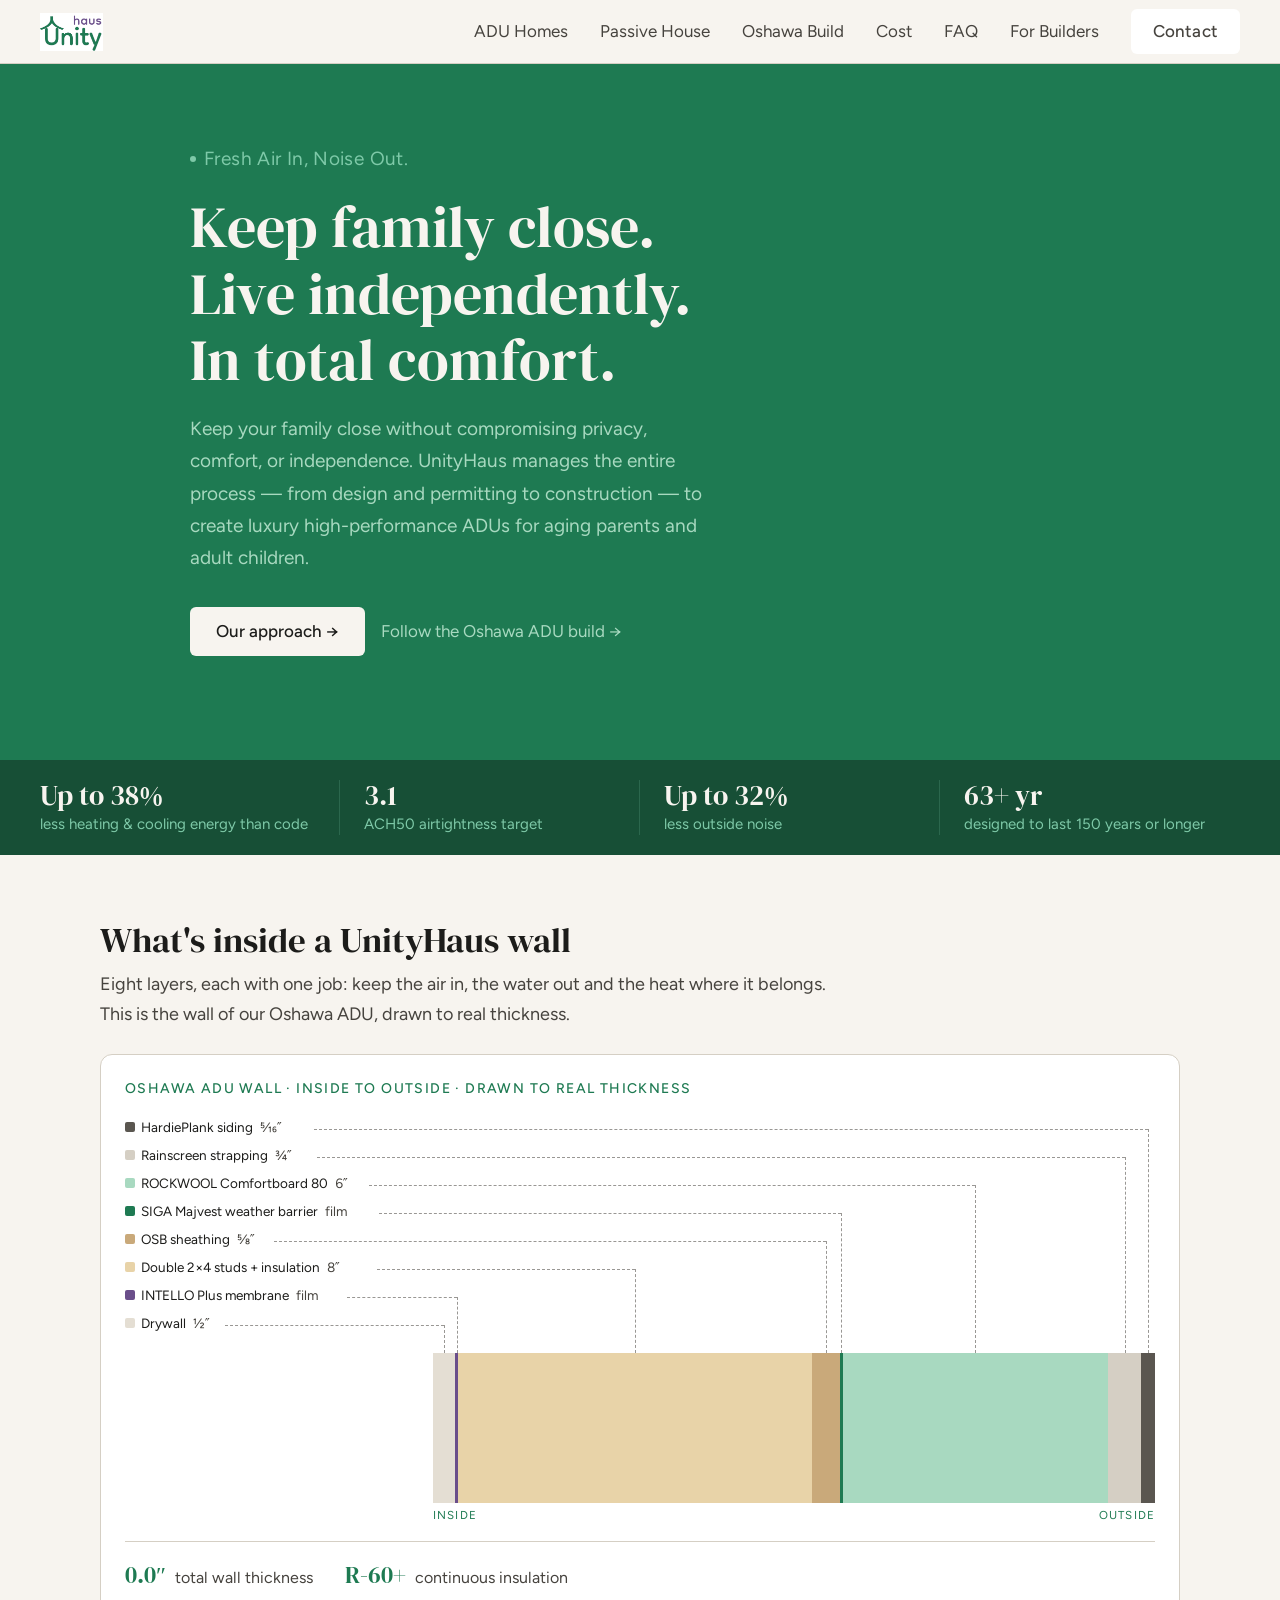
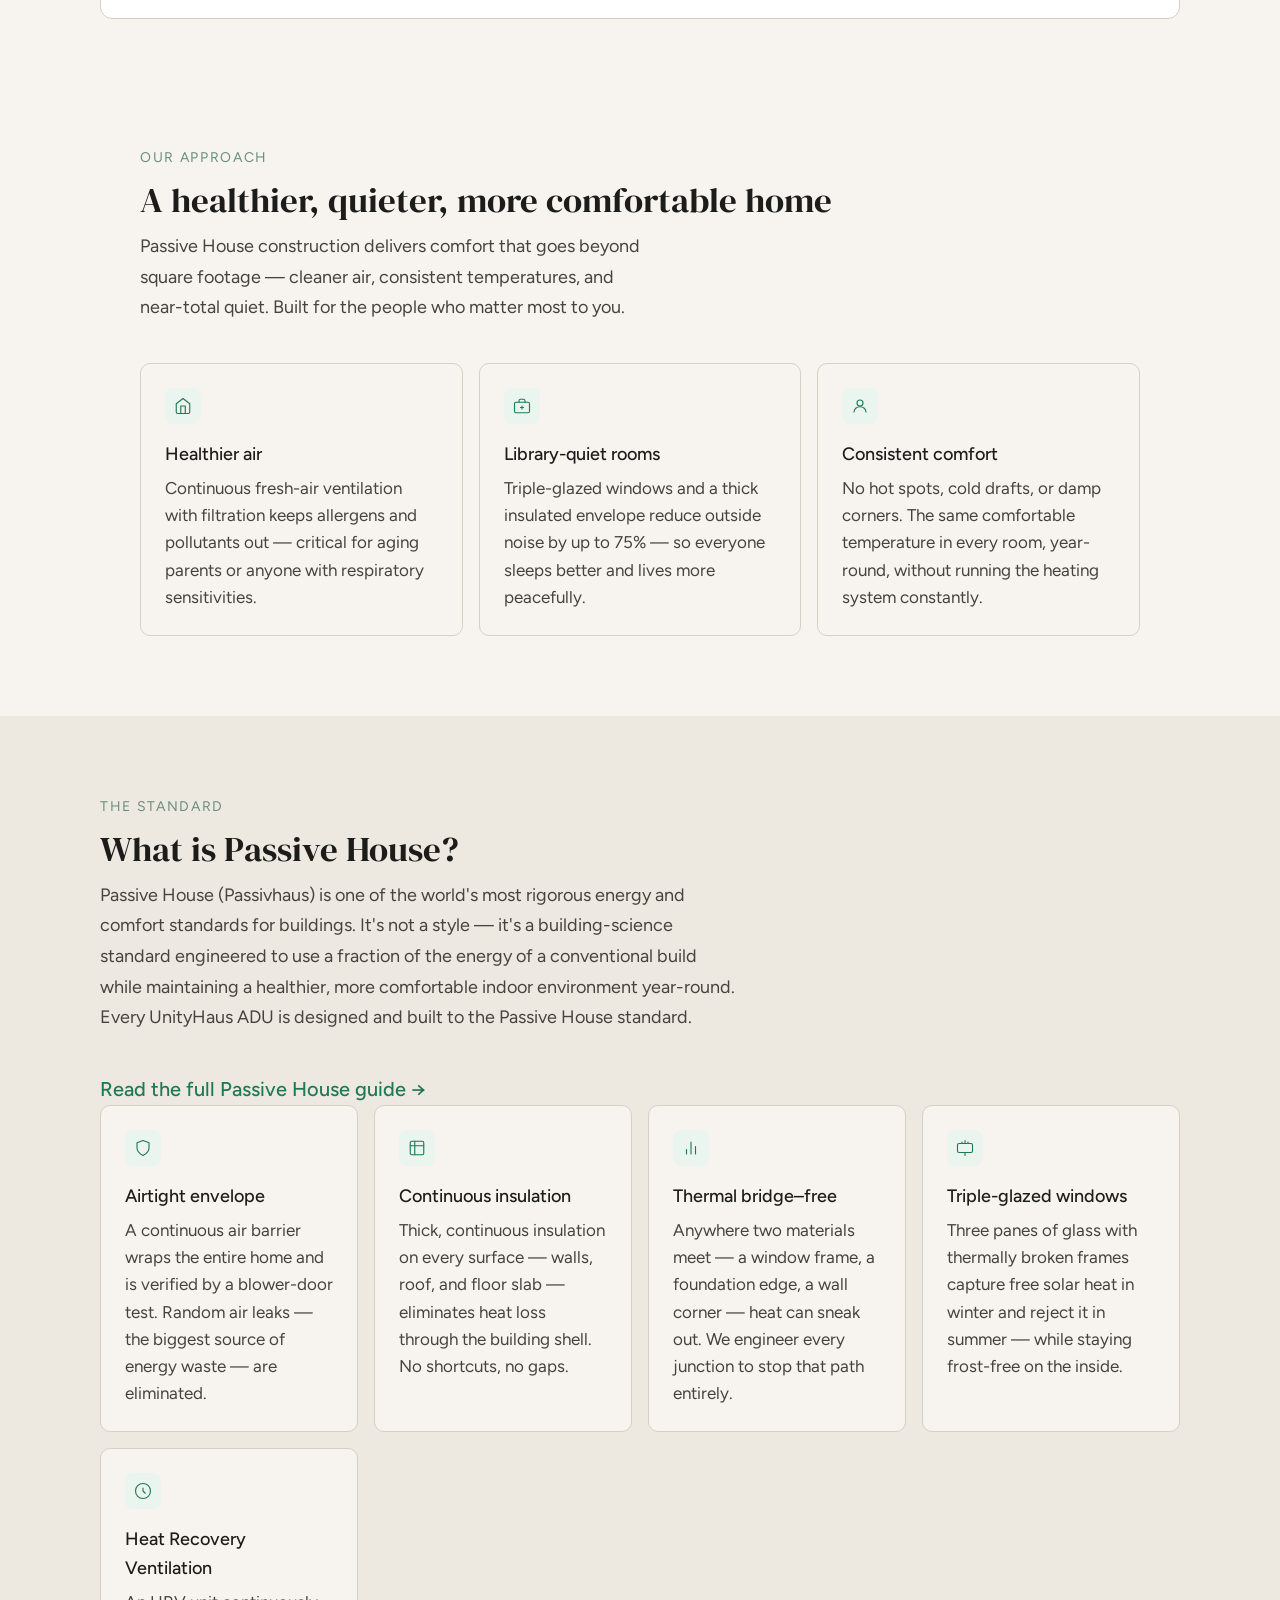
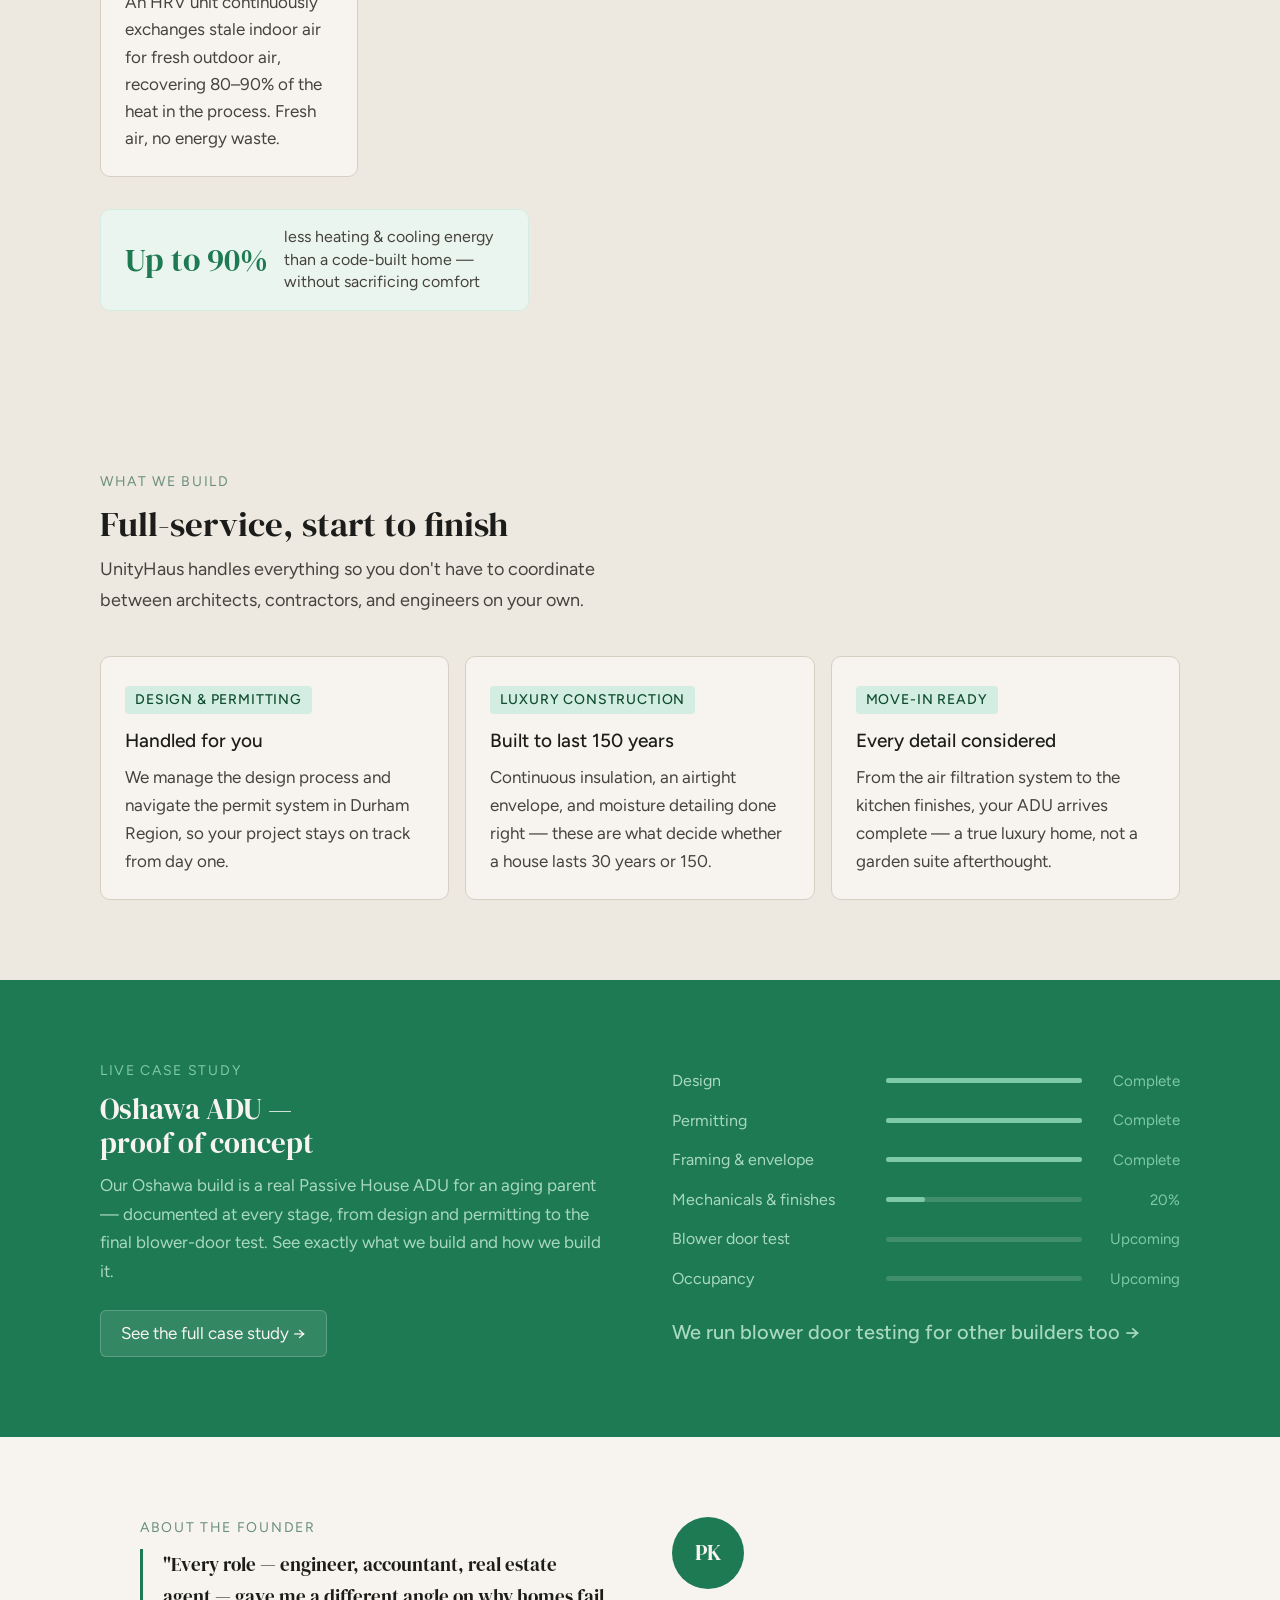
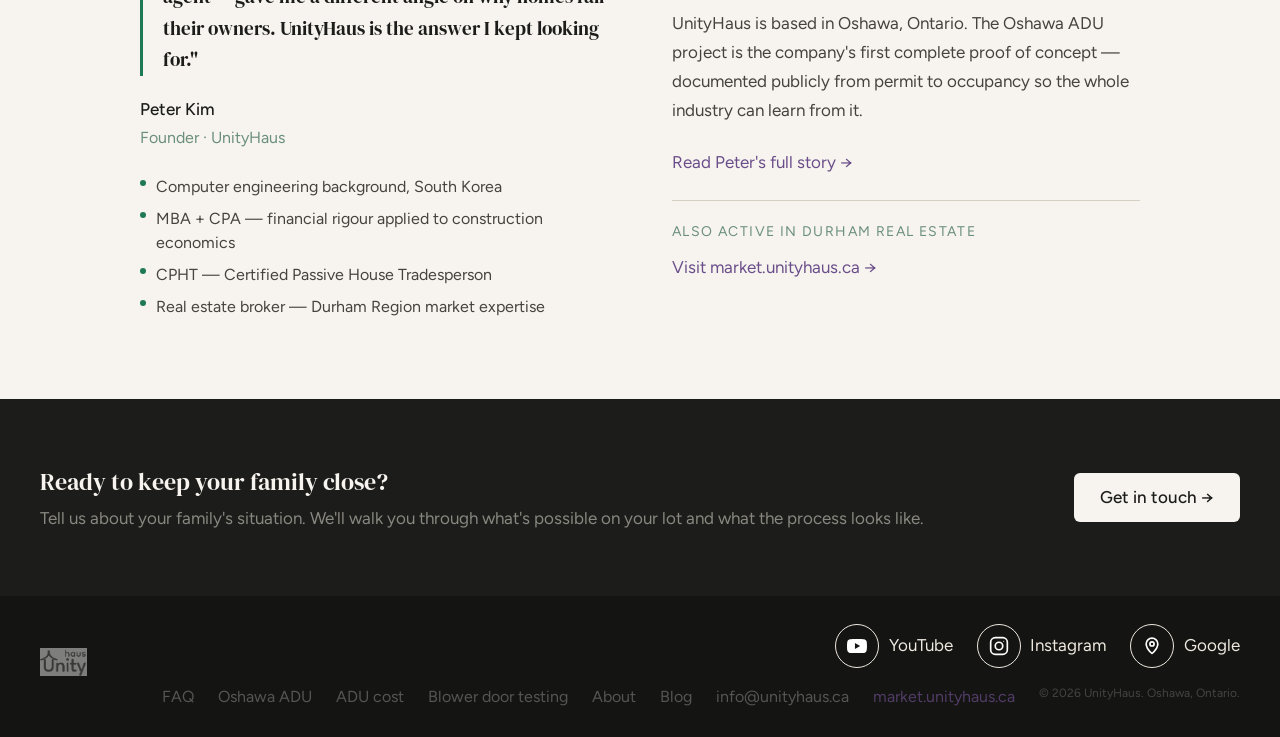
==== commit 6e3440f0: "fix: widen progress labels for larger text Co-Authored-By: Claude Opus 5.5 <noreply@anthropic.com> C" ====
--- a/index.html
+++ b/index.html
@@ -402,7 +402,7 @@
   .progress-list { display: flex; flex-direction: column; gap: 14px; padding-top: 0.5rem; }
   .prog-row {
     display: grid;
-    grid-template-columns: 140px 1fr 80px;
+    grid-template-columns: 200px 1fr 84px;
     align-items: center;
     gap: 14px;
   }
@@ -595,7 +595,7 @@
     .cta-section { padding: 3rem 1.25rem; flex-direction: column; align-items: flex-start; }
     footer { padding: 1.25rem; flex-direction: column; align-items: flex-start; }
     .footer-right { align-items: flex-start; }
-    .prog-row { grid-template-columns: 110px 1fr 60px; }
+    .prog-row { grid-template-columns: 120px 1fr 72px; }
   }
   /* ── MENU: switch to the menu button below 980px so links never wrap ── */
   .nav-links a { white-space: nowrap; }
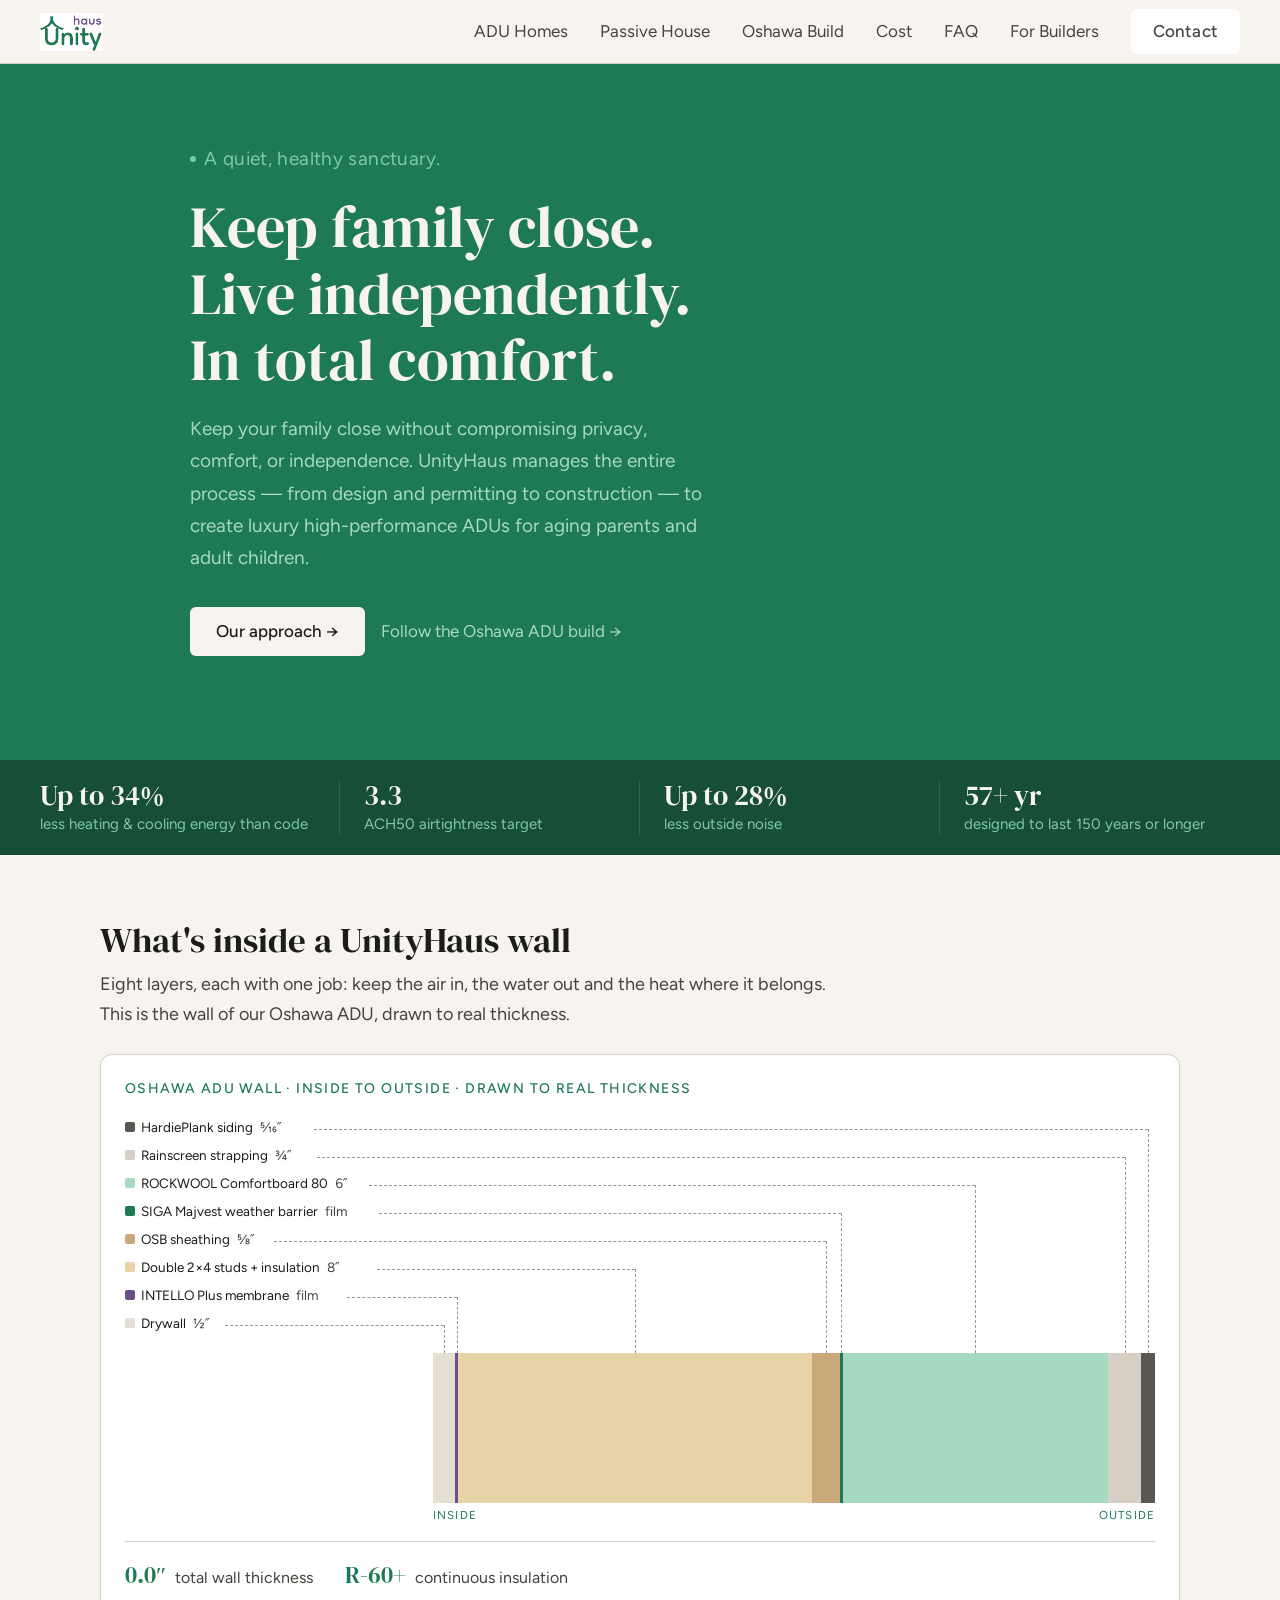
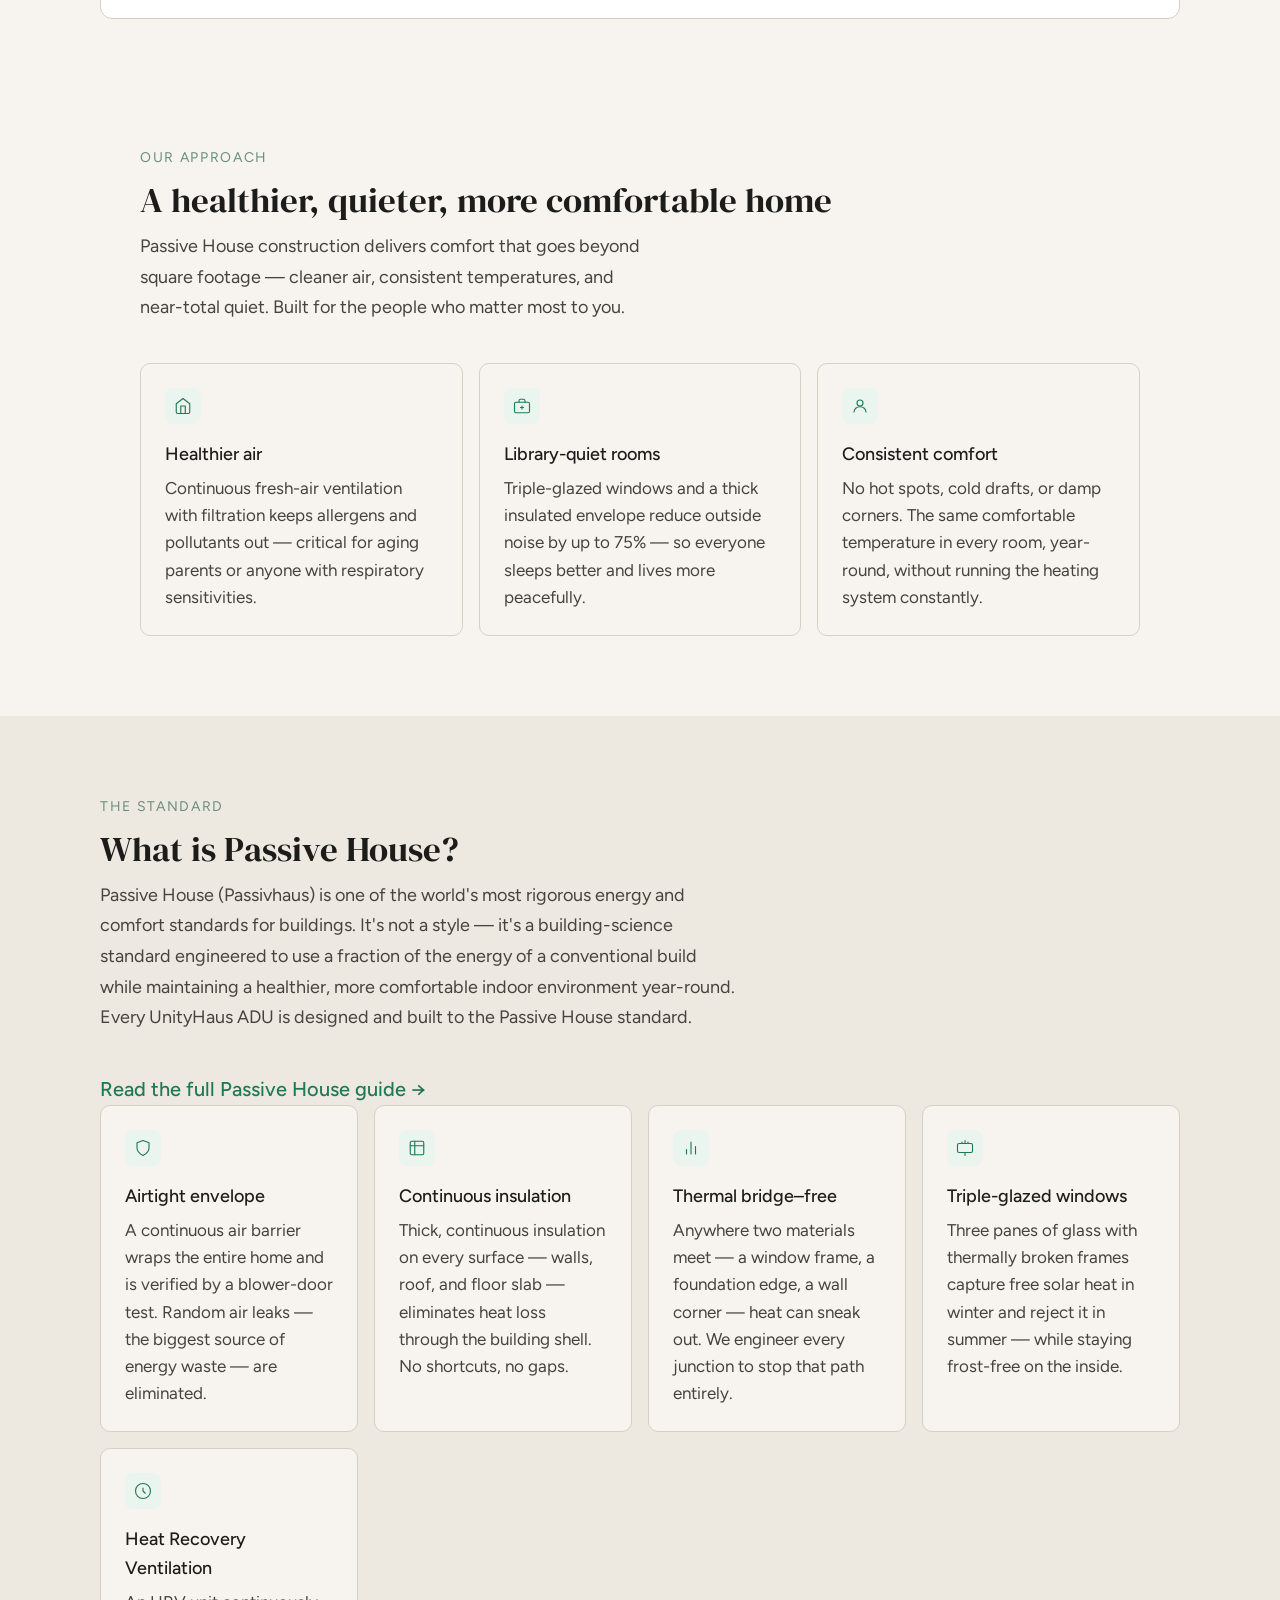
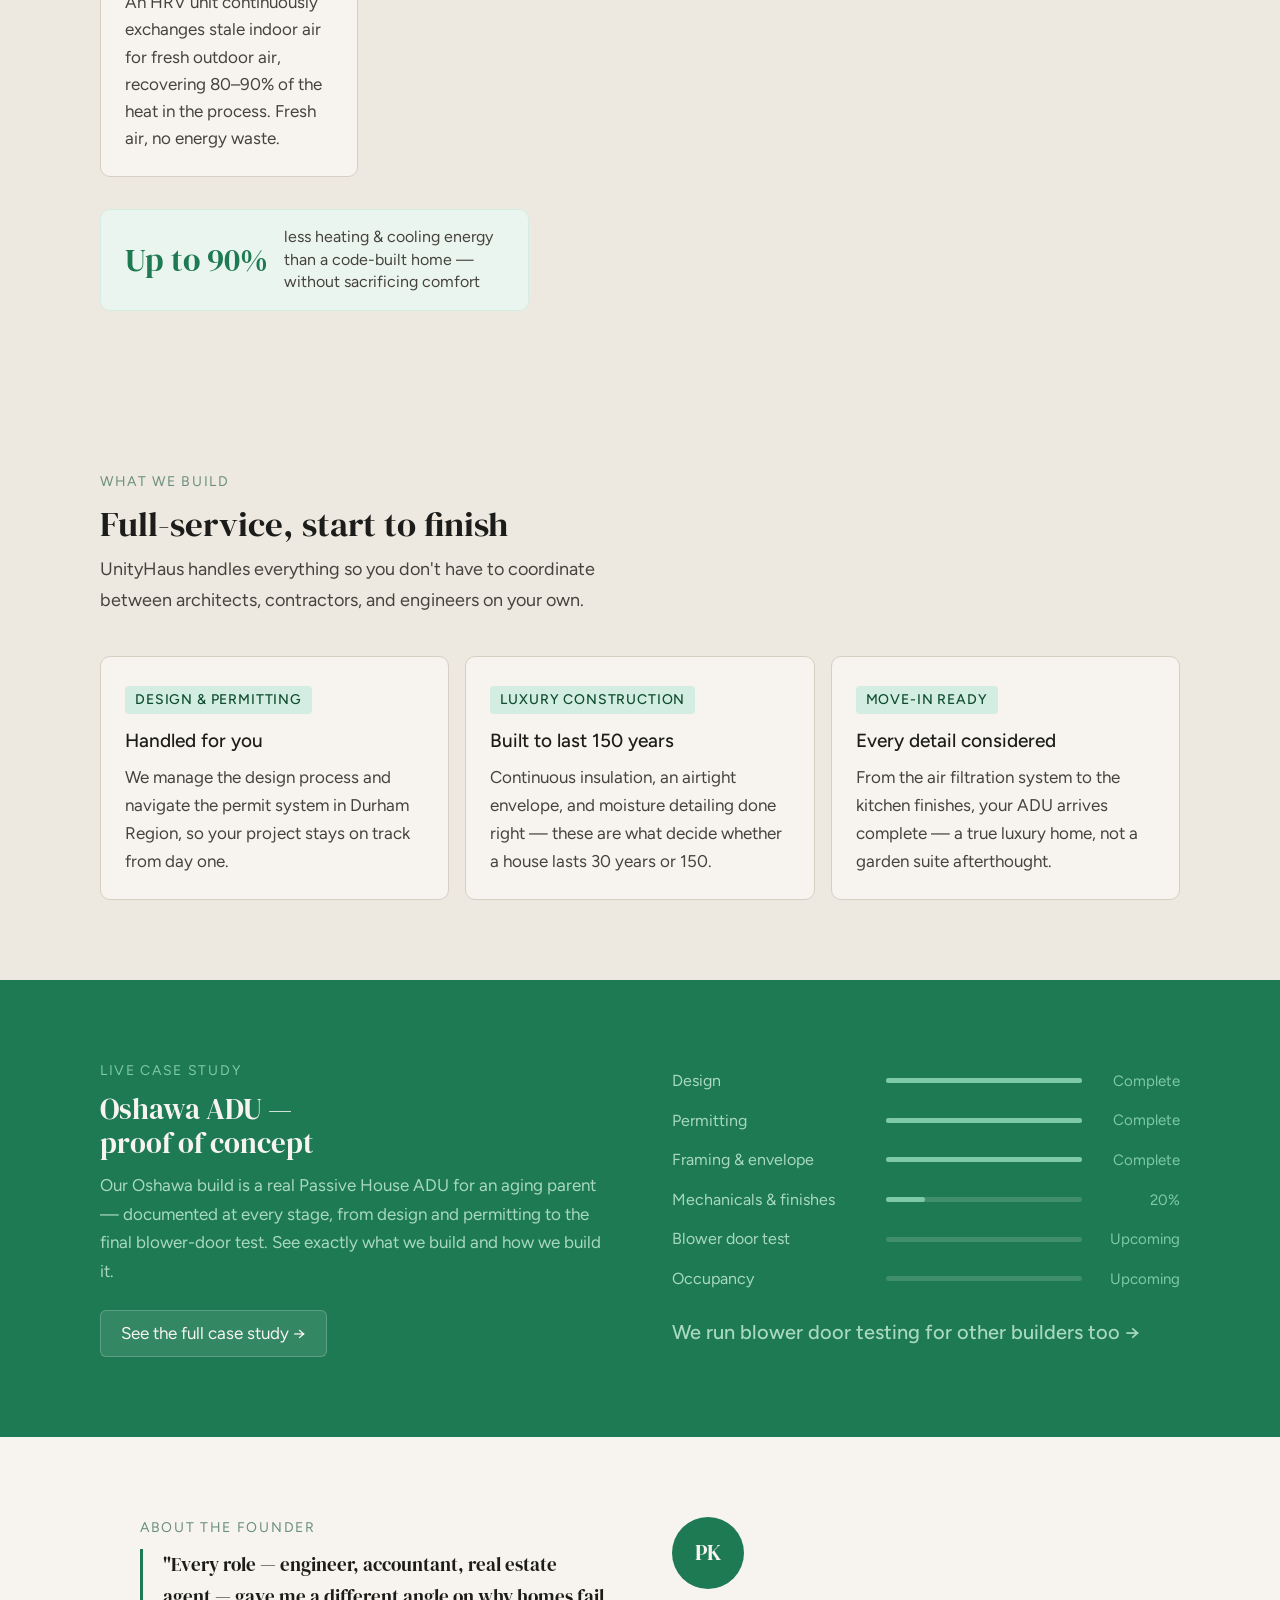
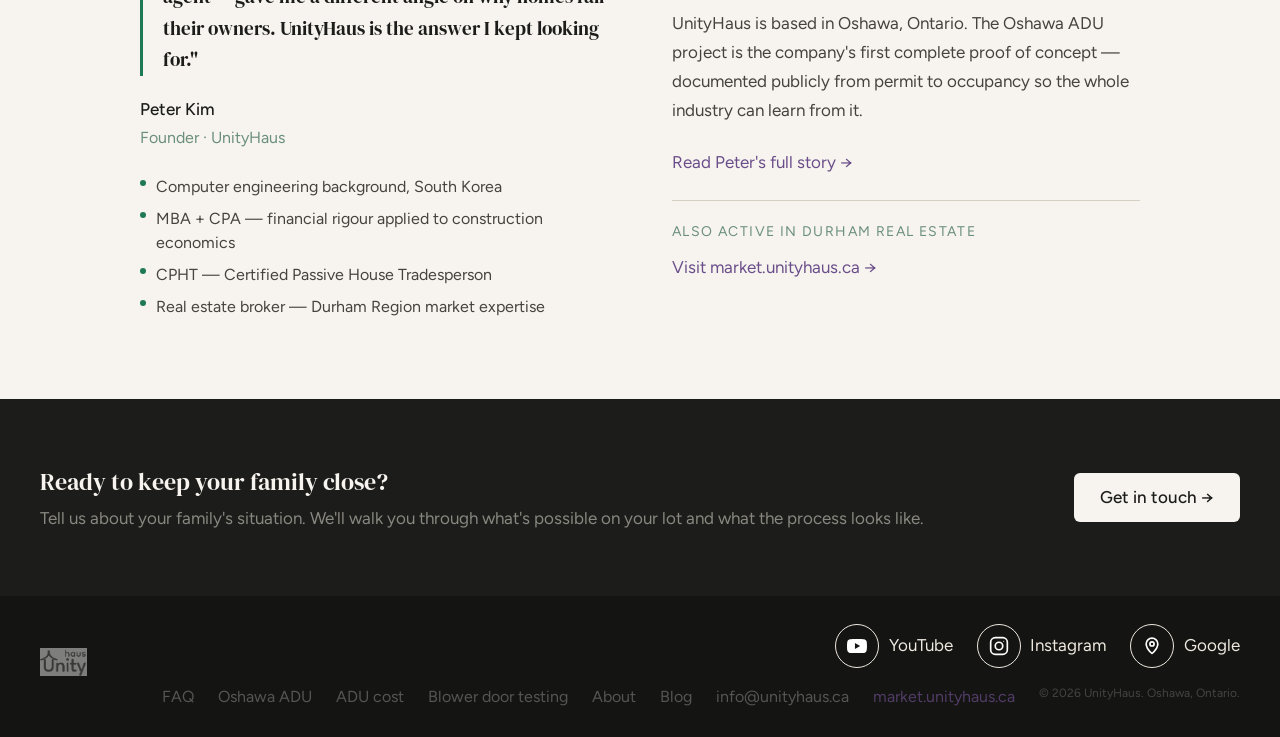
==== commit 66212e8b: "feat: replace hero slogan with 'A quiet, healthy sanctuary' Co-Authored-By: Claude Opus 5.5 <noreply" ====
--- a/index.html
+++ b/index.html
@@ -670,7 +670,7 @@
   <div class="hero-inner">
     <div class="hero-eyebrow">
       <span></span>
-      Fresh Air In, Noise Out.
+      A quiet, healthy sanctuary.
     </div>
     <h1>Keep family close.<br>Live independently.<br>In total comfort.</h1>
     <p class="hero-sub">Keep your family close without compromising privacy, comfort, or independence. UnityHaus manages the entire process — from design and permitting to construction — to create luxury high-performance ADUs for aging parents and adult children.</p>
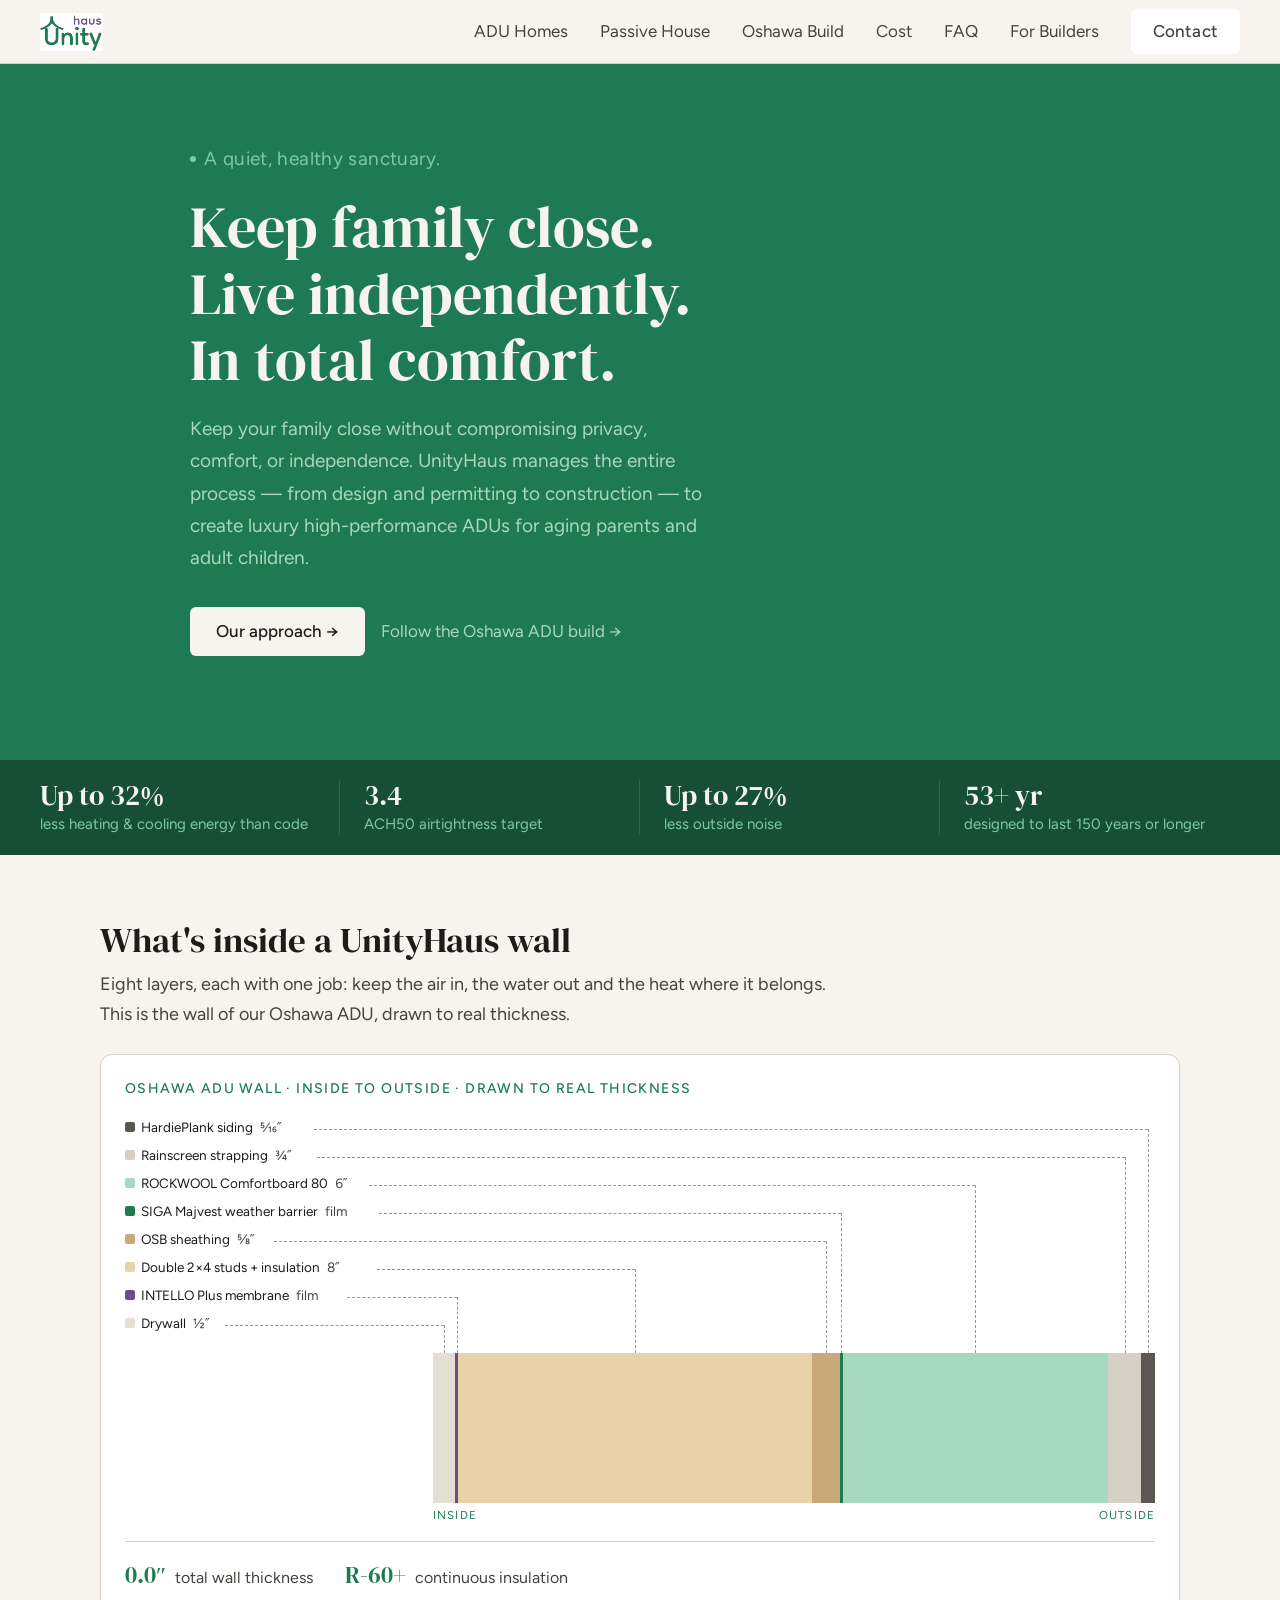
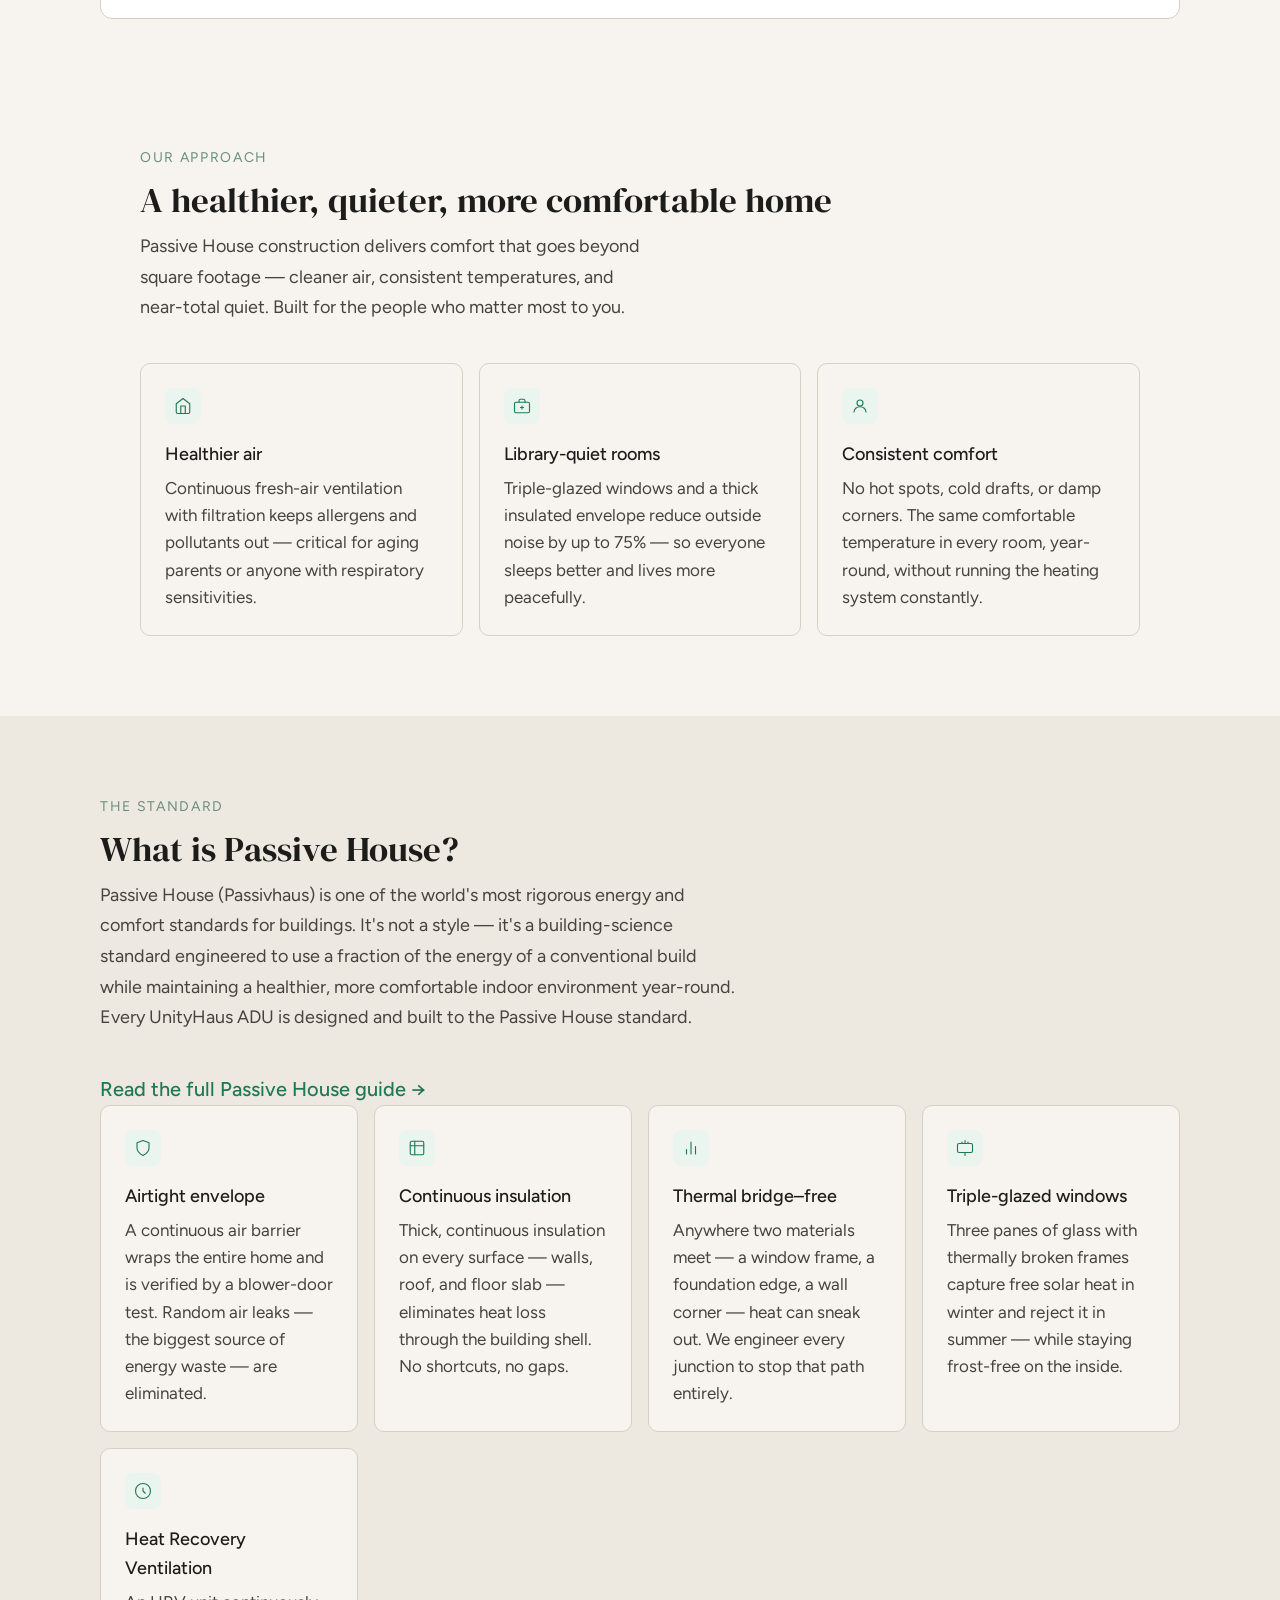
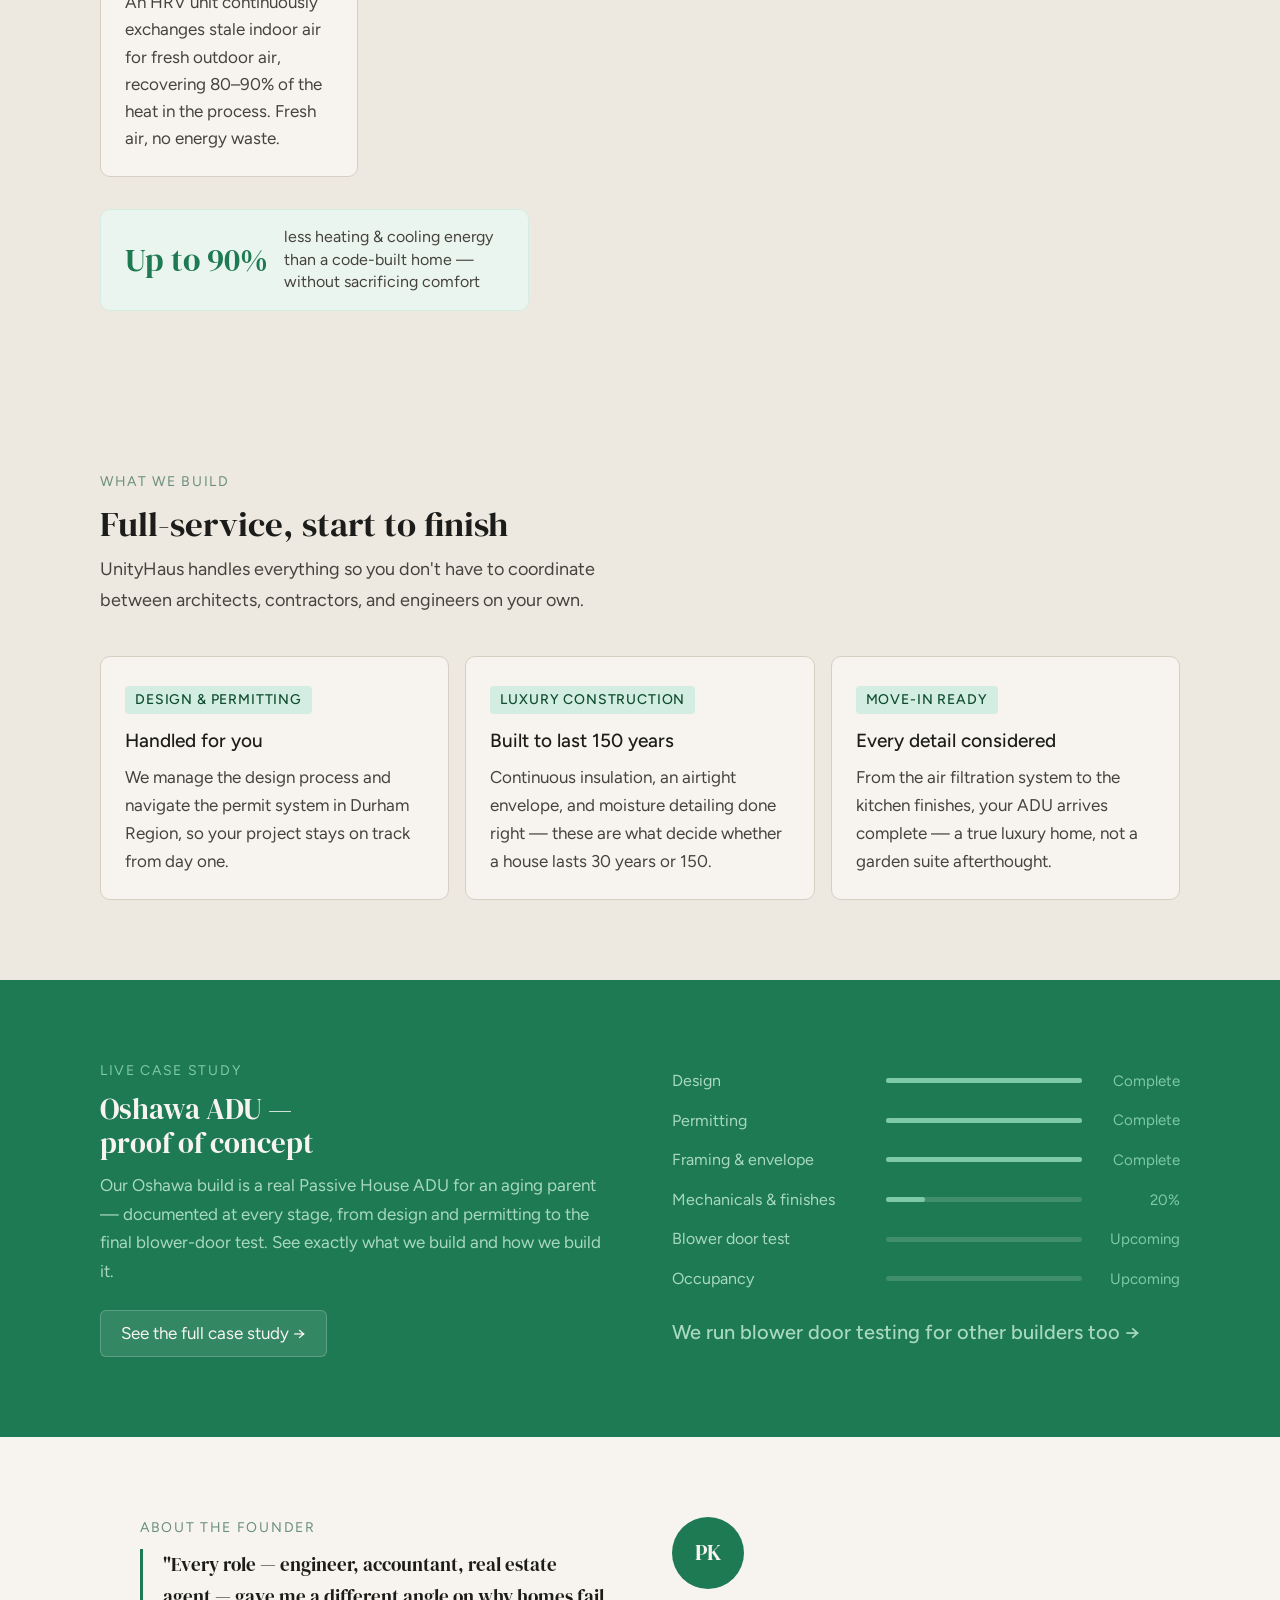
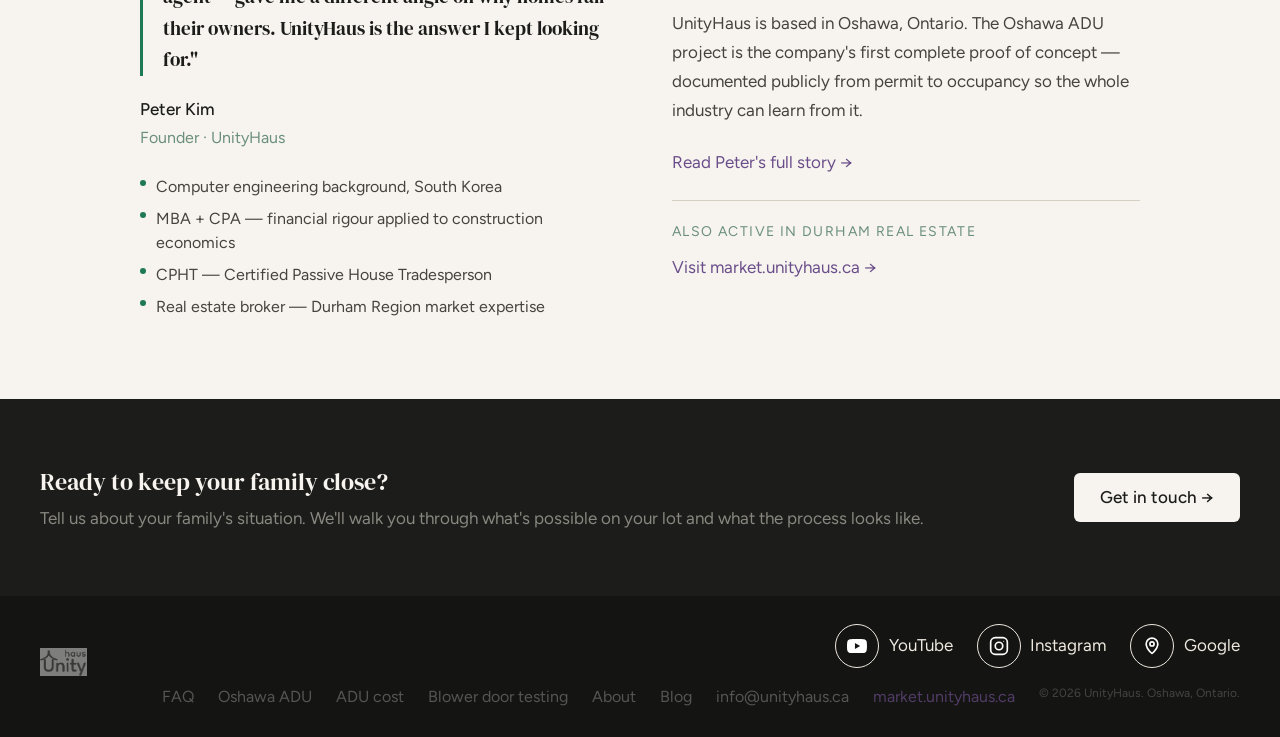
==== commit ff2df46c: "feat: add contact page with booking and point Contact buttons to it Co-Authored-By: Claude Opus 5.5 " ====
--- a/index.html
+++ b/index.html
@@ -658,7 +658,7 @@
     <a href="/passive-house-adu-cost.html">Cost</a>
     <a href="/faq.html">FAQ</a>
     <a href="/blower-door-test.html">For Builders</a>
-    <a href="mailto:info@unityhaus.ca" class="nav-cta">Contact</a>
+    <a href="/contact.html" class="nav-cta">Contact</a>
   </div>
   <button class="hamburger" id="hamburger" aria-label="Toggle menu" style="display:none">
     <span></span><span></span><span></span>
